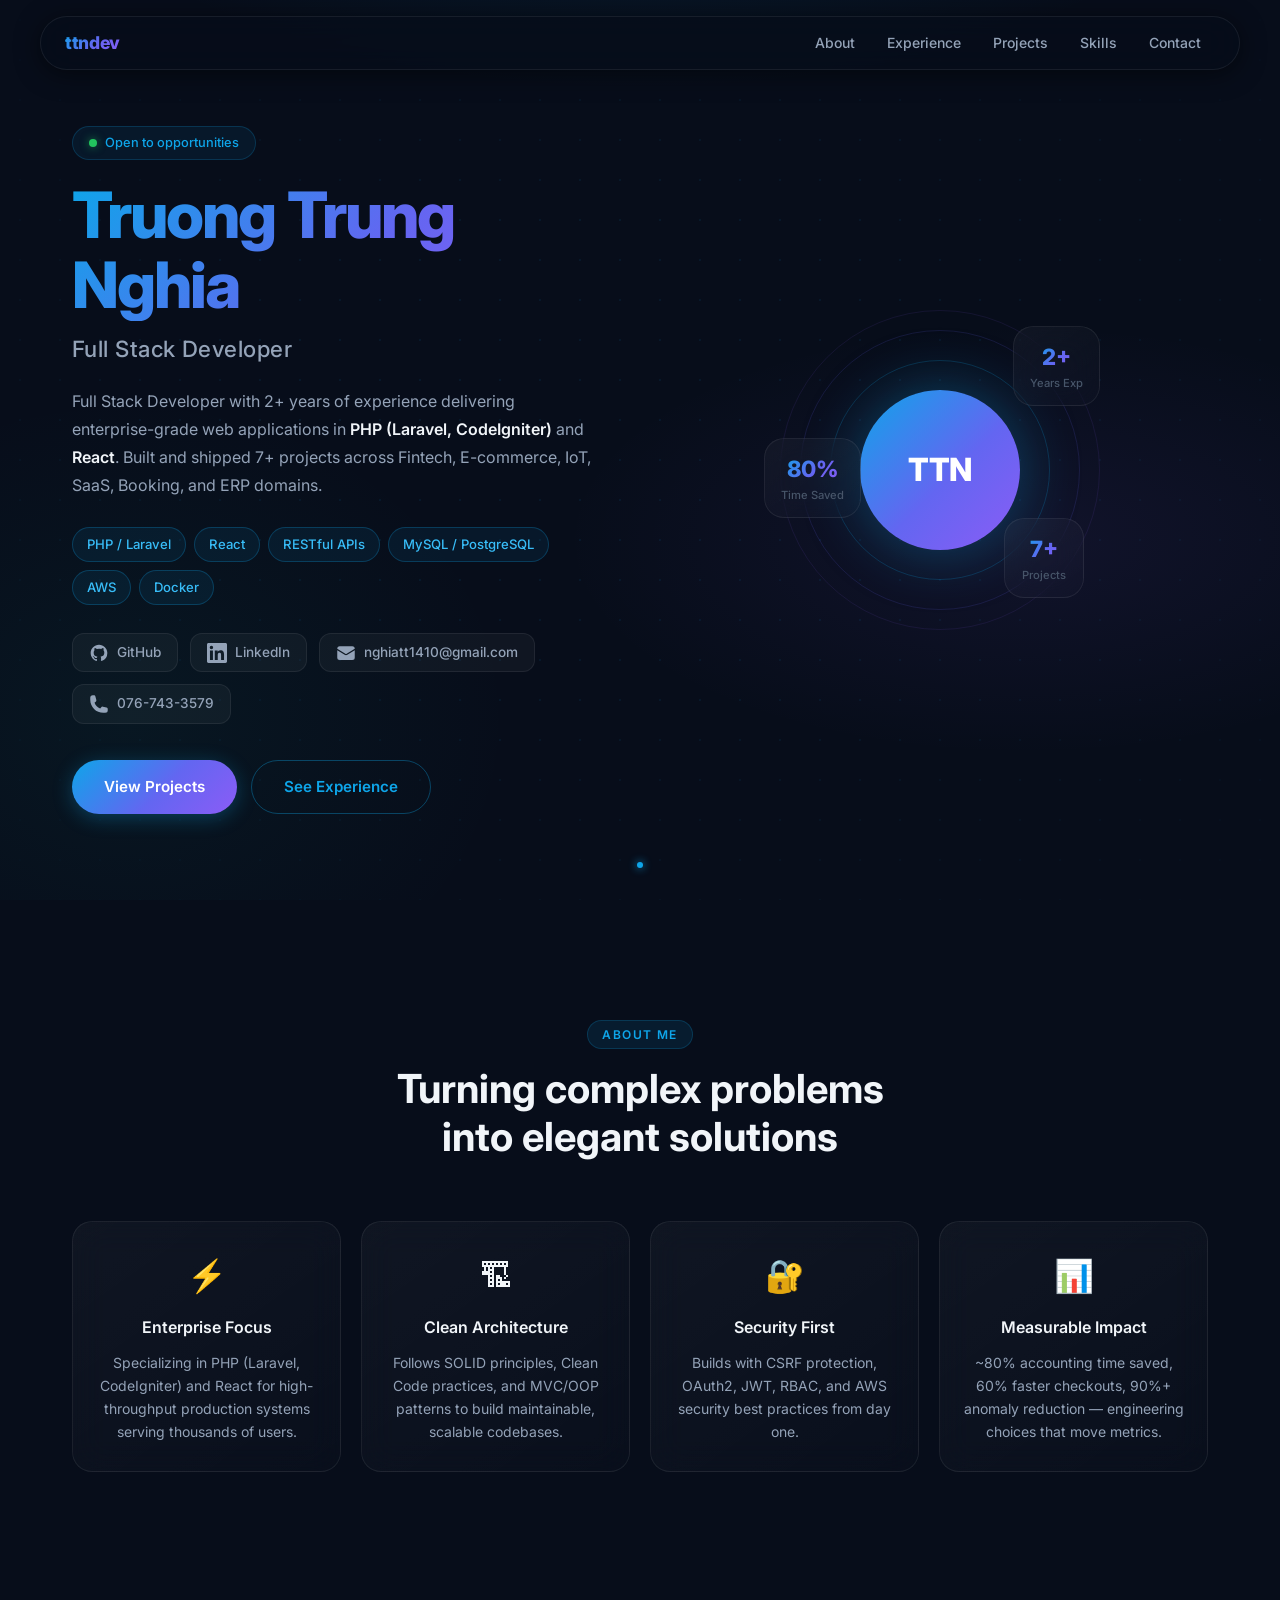
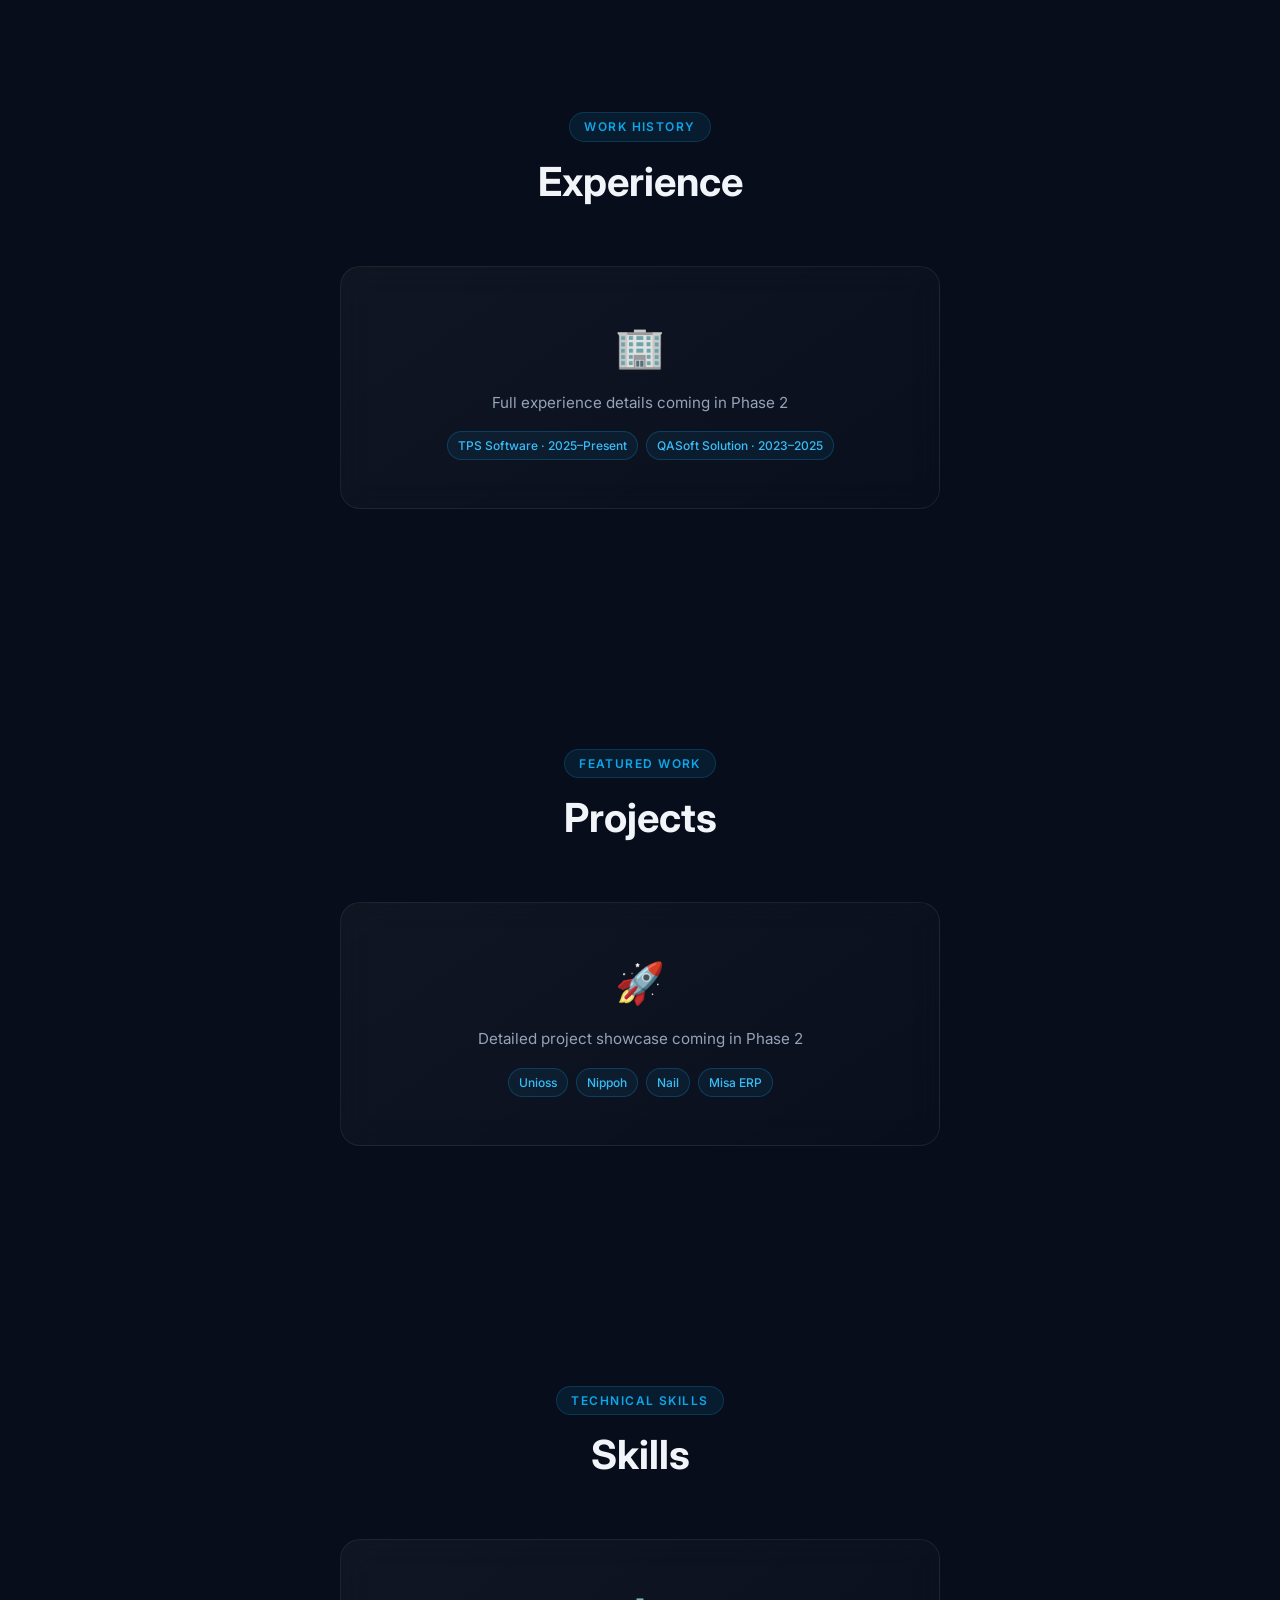
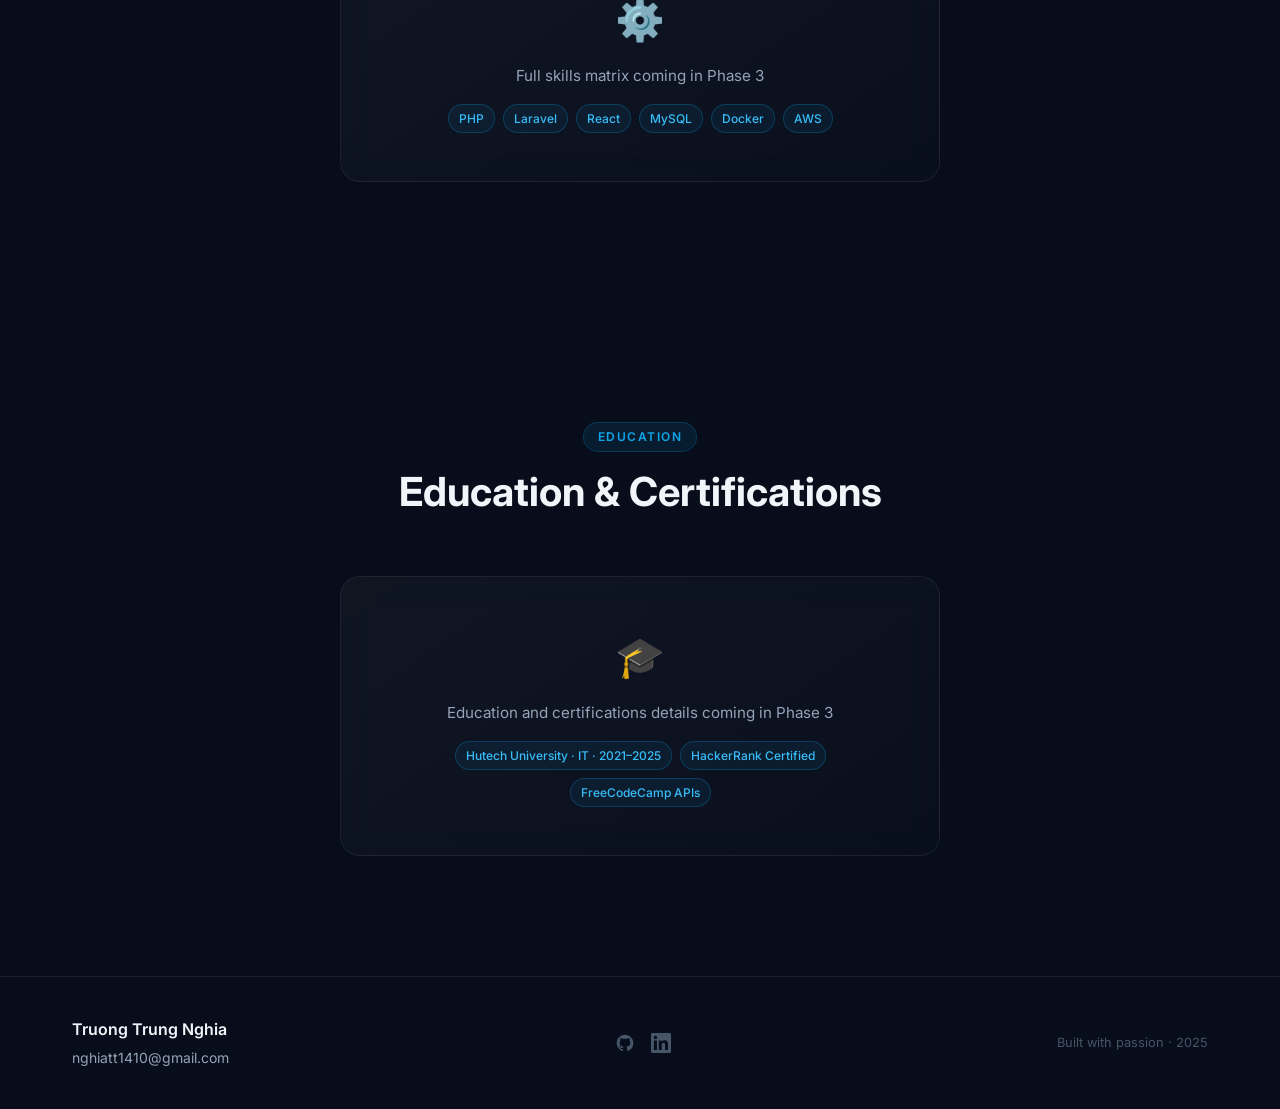
==== index.html @ f82f33ec "feat(phase-01): build foundation — hero section, design system, navigation" ====
<!DOCTYPE html>
<html lang="en">
<head>
  <meta charset="UTF-8" />
  <meta name="viewport" content="width=device-width, initial-scale=1.0" />
  <title>Truong Trung Nghia — Full Stack Developer</title>
  <meta name="description" content="Portfolio of Truong Trung Nghia, a Full Stack Developer with 2+ years of experience building enterprise-grade web applications in PHP, Laravel, CodeIgniter, and React." />

  <!-- Open Graph -->
  <meta property="og:title" content="Truong Trung Nghia — Full Stack Developer" />
  <meta property="og:description" content="Full Stack Developer with 2+ years of experience across Fintech, E-commerce, IoT, SaaS, Booking, and ERP domains." />
  <meta property="og:type" content="website" />
  <meta property="og:url" content="https://ttndev.com" />

  <!-- Google Fonts -->
  <link rel="preconnect" href="https://fonts.googleapis.com" />
  <link rel="preconnect" href="https://fonts.gstatic.com" crossorigin />
  <link href="https://fonts.googleapis.com/css2?family=Inter:wght@300;400;500;600;700;800&display=swap" rel="stylesheet" />

  <link rel="stylesheet" href="assets/css/style.css" />
</head>
<body>

  <!-- ═══════════════════════════════════════════ NAVIGATION ══ -->
  <header>
    <nav id="navbar">
      <div class="nav-inner glass-card">
        <a href="#hero" class="nav-logo">ttndev</a>
        <ul class="nav-links">
          <li><a href="#about" class="nav-link">About</a></li>
          <li><a href="#experience" class="nav-link">Experience</a></li>
          <li><a href="#projects" class="nav-link">Projects</a></li>
          <li><a href="#skills" class="nav-link">Skills</a></li>
          <li><a href="#contact" class="nav-link">Contact</a></li>
        </ul>
        <button class="nav-toggle" id="navToggle" aria-label="Toggle navigation">
          <span></span><span></span><span></span>
        </button>
      </div>
    </nav>
  </header>

  <main>

    <!-- ═══════════════════════════════════════════════ HERO ══ -->
    <section id="hero" class="hero-section">
      <div class="hero-bg-mesh"></div>
      <div class="container hero-container">
        <div class="hero-content reveal">

          <div class="hero-badge">
            <span class="badge-dot"></span>
            Open to opportunities
          </div>

          <h1 class="hero-name">Truong Trung Nghia</h1>
          <p class="hero-title">Full Stack Developer</p>

          <p class="hero-summary">
            Full Stack Developer with 2+ years of experience delivering enterprise-grade
            web applications in <strong>PHP (Laravel, CodeIgniter)</strong> and <strong>React</strong>.
            Built and shipped 7+ projects across Fintech, E-commerce, IoT, SaaS, Booking,
            and ERP domains.
          </p>

          <!-- Key Skills -->
          <div class="hero-chips">
            <span class="chip">PHP / Laravel</span>
            <span class="chip">React</span>
            <span class="chip">RESTful APIs</span>
            <span class="chip">MySQL / PostgreSQL</span>
            <span class="chip">AWS</span>
            <span class="chip">Docker</span>
          </div>

          <!-- Contact Links -->
          <div class="hero-links">
            <a href="https://github.com/ttndevfullstack" target="_blank" rel="noopener" class="hero-link" id="link-github">
              <svg xmlns="http://www.w3.org/2000/svg" viewBox="0 0 24 24" fill="currentColor" width="20" height="20"><path d="M12 2C6.477 2 2 6.484 2 12.017c0 4.425 2.865 8.18 6.839 9.504.5.092.682-.217.682-.483 0-.237-.008-.868-.013-1.703-2.782.605-3.369-1.343-3.369-1.343-.454-1.158-1.11-1.466-1.11-1.466-.908-.62.069-.608.069-.608 1.003.07 1.531 1.032 1.531 1.032.892 1.53 2.341 1.088 2.91.832.092-.647.35-1.088.636-1.338-2.22-.253-4.555-1.113-4.555-4.951 0-1.093.39-1.988 1.029-2.688-.103-.253-.446-1.272.098-2.65 0 0 .84-.27 2.75 1.026A9.564 9.564 0 0112 6.844c.85.004 1.705.115 2.504.337 1.909-1.296 2.747-1.027 2.747-1.027.546 1.379.202 2.398.1 2.651.64.7 1.028 1.595 1.028 2.688 0 3.848-2.339 4.695-4.566 4.943.359.309.678.92.678 1.855 0 1.338-.012 2.419-.012 2.747 0 .268.18.58.688.482A10.019 10.019 0 0022 12.017C22 6.484 17.522 2 12 2z"/></svg>
              GitHub
            </a>
            <a href="https://www.linkedin.com/in/truong-trung-nghia-21b488299/" target="_blank" rel="noopener" class="hero-link" id="link-linkedin">
              <svg xmlns="http://www.w3.org/2000/svg" viewBox="0 0 24 24" fill="currentColor" width="20" height="20"><path d="M20.447 20.452h-3.554v-5.569c0-1.328-.027-3.037-1.852-3.037-1.853 0-2.136 1.445-2.136 2.939v5.667H9.351V9h3.414v1.561h.046c.477-.9 1.637-1.85 3.37-1.85 3.601 0 4.267 2.37 4.267 5.455v6.286zM5.337 7.433a2.062 2.062 0 01-2.063-2.065 2.064 2.064 0 112.063 2.065zm1.782 13.019H3.555V9h3.564v11.452zM22.225 0H1.771C.792 0 0 .774 0 1.729v20.542C0 23.227.792 24 1.771 24h20.451C23.2 24 24 23.227 24 22.271V1.729C24 .774 23.2 0 22.222 0h.003z"/></svg>
              LinkedIn
            </a>
            <a href="mailto:nghiatt1410@gmail.com" class="hero-link" id="link-email">
              <svg xmlns="http://www.w3.org/2000/svg" viewBox="0 0 24 24" fill="currentColor" width="20" height="20"><path d="M1.5 8.67v8.58a3 3 0 003 3h15a3 3 0 003-3V8.67l-8.928 5.493a3 3 0 01-3.144 0L1.5 8.67z"/><path d="M22.5 6.908V6.75a3 3 0 00-3-3h-15a3 3 0 00-3 3v.158l9.714 5.978a1.5 1.5 0 001.572 0L22.5 6.908z"/></svg>
              nghiatt1410@gmail.com
            </a>
            <a href="tel:+84767433579" class="hero-link" id="link-phone">
              <svg xmlns="http://www.w3.org/2000/svg" viewBox="0 0 24 24" fill="currentColor" width="20" height="20"><path fill-rule="evenodd" d="M1.5 4.5a3 3 0 013-3h1.372c.86 0 1.61.586 1.819 1.42l1.105 4.423a1.875 1.875 0 01-.694 1.955l-1.293.97c-.135.101-.164.249-.126.352a11.285 11.285 0 006.697 6.697c.103.038.25.009.352-.126l.97-1.293a1.875 1.875 0 011.955-.694l4.423 1.105c.834.209 1.42.959 1.42 1.82V19.5a3 3 0 01-3 3h-2.25C8.552 22.5 1.5 15.448 1.5 6.75V4.5z" clip-rule="evenodd"/></svg>
              076-743-3579
            </a>
          </div>

          <!-- CTA -->
          <div class="hero-cta">
            <a href="#projects" class="btn-primary">View Projects</a>
            <a href="#experience" class="btn-ghost">See Experience</a>
          </div>

        </div>

        <!-- Hero Visual -->
        <div class="hero-visual reveal">
          <div class="hero-avatar-wrapper">
            <div class="hero-avatar">
              <div class="avatar-initials">TTN</div>
              <div class="avatar-ring ring-1"></div>
              <div class="avatar-ring ring-2"></div>
              <div class="avatar-ring ring-3"></div>
            </div>
            <!-- Floating stat cards -->
            <div class="hero-stat stat-1 glass-card">
              <span class="stat-num">2+</span>
              <span class="stat-label">Years Exp</span>
            </div>
            <div class="hero-stat stat-2 glass-card">
              <span class="stat-num">7+</span>
              <span class="stat-label">Projects</span>
            </div>
            <div class="hero-stat stat-3 glass-card">
              <span class="stat-num">80%</span>
              <span class="stat-label">Time Saved</span>
            </div>
          </div>
        </div>
      </div>

      <!-- Scroll indicator -->
      <div class="scroll-indicator">
        <div class="scroll-dot"></div>
      </div>
    </section>

    <!-- ══════════════════════════════════════════ ABOUT ══ -->
    <section id="about" class="section">
      <div class="container">
        <div class="section-header reveal">
          <span class="section-tag">About Me</span>
          <h2 class="section-title">Turning complex problems<br>into elegant solutions</h2>
        </div>
        <div class="about-grid reveal">
          <div class="glass-card about-card">
            <div class="about-icon">⚡</div>
            <h3>Enterprise Focus</h3>
            <p>Specializing in PHP (Laravel, CodeIgniter) and React for high-throughput production systems serving thousands of users.</p>
          </div>
          <div class="glass-card about-card">
            <div class="about-icon">🏗</div>
            <h3>Clean Architecture</h3>
            <p>Follows SOLID principles, Clean Code practices, and MVC/OOP patterns to build maintainable, scalable codebases.</p>
          </div>
          <div class="glass-card about-card">
            <div class="about-icon">🔐</div>
            <h3>Security First</h3>
            <p>Builds with CSRF protection, OAuth2, JWT, RBAC, and AWS security best practices from day one.</p>
          </div>
          <div class="glass-card about-card">
            <div class="about-icon">📊</div>
            <h3>Measurable Impact</h3>
            <p>~80% accounting time saved, 60% faster checkouts, 90%+ anomaly reduction — engineering choices that move metrics.</p>
          </div>
        </div>
      </div>
    </section>

    <!-- ═════════════════════════════════════ EXPERIENCE ══ -->
    <section id="experience" class="section">
      <div class="container">
        <div class="section-header reveal">
          <span class="section-tag">Work History</span>
          <h2 class="section-title">Experience</h2>
        </div>
        <div class="timeline reveal">
          <div class="timeline-placeholder glass-card">
            <div class="placeholder-icon">🏢</div>
            <p class="placeholder-text">Full experience details coming in Phase 2</p>
            <div class="placeholder-chips">
              <span class="chip chip-sm">TPS Software · 2025–Present</span>
              <span class="chip chip-sm">QASoft Solution · 2023–2025</span>
            </div>
          </div>
        </div>
      </div>
    </section>

    <!-- ══════════════════════════════════════ PROJECTS ══ -->
    <section id="projects" class="section">
      <div class="container">
        <div class="section-header reveal">
          <span class="section-tag">Featured Work</span>
          <h2 class="section-title">Projects</h2>
        </div>
        <div class="projects-grid reveal">
          <div class="glass-card project-placeholder">
            <div class="placeholder-icon">🚀</div>
            <p class="placeholder-text">Detailed project showcase coming in Phase 2</p>
            <div class="placeholder-chips">
              <span class="chip chip-sm">Unioss</span>
              <span class="chip chip-sm">Nippoh</span>
              <span class="chip chip-sm">Nail</span>
              <span class="chip chip-sm">Misa ERP</span>
            </div>
          </div>
        </div>
      </div>
    </section>

    <!-- ════════════════════════════════════════ SKILLS ══ -->
    <section id="skills" class="section">
      <div class="container">
        <div class="section-header reveal">
          <span class="section-tag">Technical Skills</span>
          <h2 class="section-title">Skills</h2>
        </div>
        <div class="skills-placeholder glass-card reveal">
          <div class="placeholder-icon">⚙️</div>
          <p class="placeholder-text">Full skills matrix coming in Phase 3</p>
          <div class="placeholder-chips">
            <span class="chip chip-sm">PHP</span>
            <span class="chip chip-sm">Laravel</span>
            <span class="chip chip-sm">React</span>
            <span class="chip chip-sm">MySQL</span>
            <span class="chip chip-sm">Docker</span>
            <span class="chip chip-sm">AWS</span>
          </div>
        </div>
      </div>
    </section>

    <!-- ══════════════════════════════════════ EDUCATION ══ -->
    <section id="education" class="section">
      <div class="container">
        <div class="section-header reveal">
          <span class="section-tag">Education</span>
          <h2 class="section-title">Education & Certifications</h2>
        </div>
        <div class="edu-placeholder glass-card reveal">
          <div class="placeholder-icon">🎓</div>
          <p class="placeholder-text">Education and certifications details coming in Phase 3</p>
          <div class="placeholder-chips">
            <span class="chip chip-sm">Hutech University · IT · 2021–2025</span>
            <span class="chip chip-sm">HackerRank Certified</span>
            <span class="chip chip-sm">FreeCodeCamp APIs</span>
          </div>
        </div>
      </div>
    </section>

  </main>

  <!-- ════════════════════════════════════════ FOOTER ══ -->
  <footer id="contact">
    <div class="container footer-inner">
      <div class="footer-info">
        <p class="footer-name">Truong Trung Nghia</p>
        <a href="mailto:nghiatt1410@gmail.com" class="footer-email">nghiatt1410@gmail.com</a>
      </div>
      <div class="footer-links">
        <a href="https://github.com/ttndevfullstack" target="_blank" rel="noopener" id="footer-github">
          <svg xmlns="http://www.w3.org/2000/svg" viewBox="0 0 24 24" fill="currentColor" width="20" height="20"><path d="M12 2C6.477 2 2 6.484 2 12.017c0 4.425 2.865 8.18 6.839 9.504.5.092.682-.217.682-.483 0-.237-.008-.868-.013-1.703-2.782.605-3.369-1.343-3.369-1.343-.454-1.158-1.11-1.466-1.11-1.466-.908-.62.069-.608.069-.608 1.003.07 1.531 1.032 1.531 1.032.892 1.53 2.341 1.088 2.91.832.092-.647.35-1.088.636-1.338-2.22-.253-4.555-1.113-4.555-4.951 0-1.093.39-1.988 1.029-2.688-.103-.253-.446-1.272.098-2.65 0 0 .84-.27 2.75 1.026A9.564 9.564 0 0112 6.844c.85.004 1.705.115 2.504.337 1.909-1.296 2.747-1.027 2.747-1.027.546 1.379.202 2.398.1 2.651.64.7 1.028 1.595 1.028 2.688 0 3.848-2.339 4.695-4.566 4.943.359.309.678.92.678 1.855 0 1.338-.012 2.419-.012 2.747 0 .268.18.58.688.482A10.019 10.019 0 0022 12.017C22 6.484 17.522 2 12 2z"/></svg>
        </a>
        <a href="https://www.linkedin.com/in/truong-trung-nghia-21b488299/" target="_blank" rel="noopener" id="footer-linkedin">
          <svg xmlns="http://www.w3.org/2000/svg" viewBox="0 0 24 24" fill="currentColor" width="20" height="20"><path d="M20.447 20.452h-3.554v-5.569c0-1.328-.027-3.037-1.852-3.037-1.853 0-2.136 1.445-2.136 2.939v5.667H9.351V9h3.414v1.561h.046c.477-.9 1.637-1.85 3.37-1.85 3.601 0 4.267 2.37 4.267 5.455v6.286zM5.337 7.433a2.062 2.062 0 01-2.063-2.065 2.064 2.064 0 112.063 2.065zm1.782 13.019H3.555V9h3.564v11.452zM22.225 0H1.771C.792 0 0 .774 0 1.729v20.542C0 23.227.792 24 1.771 24h20.451C23.2 24 24 23.227 24 22.271V1.729C24 .774 23.2 0 22.222 0h.003z"/></svg>
        </a>
      </div>
      <p class="footer-copy">Built with passion · 2025</p>
    </div>
  </footer>

  <script src="assets/js/main.js"></script>
</body>
</html>
---- assets/css/style.css ----
/* ═══════════════════════════════════════════════════════════
   Truong Trung Nghia Portfolio — Design System
   Theme: Premium Dark · Electric Blue/Teal · Glassmorphism
   ═══════════════════════════════════════════════════════════ */

/* ─── Variables ─────────────────────────────────────────── */
:root {
  --bg-primary:       #070d1a;
  --bg-secondary:     #0d1629;
  --bg-card:          rgba(255, 255, 255, 0.03);
  --bg-card-hover:    rgba(255, 255, 255, 0.06);
  --border-glass:     rgba(255, 255, 255, 0.07);
  --border-hover:     rgba(14, 165, 233, 0.35);

  --accent:           #0ea5e9;
  --accent-2:         #6366f1;
  --accent-3:         #8b5cf6;
  --accent-teal:      #14b8a6;
  --accent-glow:      rgba(14, 165, 233, 0.25);
  --accent-hover:     #38bdf8;

  --text-primary:     #f1f5f9;
  --text-secondary:   #94a3b8;
  --text-muted:       #475569;

  --gradient-brand:   linear-gradient(135deg, #0ea5e9 0%, #6366f1 55%, #8b5cf6 100%);
  --gradient-subtle:  linear-gradient(135deg, rgba(14,165,233,0.08) 0%, rgba(139,92,246,0.08) 100%);
  --gradient-card:    linear-gradient(145deg, rgba(255,255,255,0.04) 0%, rgba(255,255,255,0.01) 100%);

  --radius-sm:        8px;
  --radius-md:        12px;
  --radius-lg:        20px;
  --radius-xl:        28px;
  --radius-pill:      999px;

  --shadow-glow:      0 0 40px rgba(14, 165, 233, 0.15);
  --shadow-card:      0 4px 24px rgba(0, 0, 0, 0.4);
  --shadow-lift:      0 20px 48px rgba(14, 165, 233, 0.18);

  --transition:       all 0.3s cubic-bezier(0.4, 0, 0.2, 1);
  --transition-slow:  all 0.5s cubic-bezier(0.4, 0, 0.2, 1);

  --nav-height:       72px;
  --section-pad:      120px;
  --container:        1200px;
}

/* ─── Reset ──────────────────────────────────────────────── */
*, *::before, *::after { box-sizing: border-box; margin: 0; padding: 0; }
html { scroll-behavior: smooth; font-size: 16px; }
body {
  font-family: 'Inter', -apple-system, BlinkMacSystemFont, sans-serif;
  background-color: var(--bg-primary);
  color: var(--text-primary);
  line-height: 1.6;
  -webkit-font-smoothing: antialiased;
  overflow-x: hidden;
}
img, svg { display: block; max-width: 100%; }
a { text-decoration: none; color: inherit; }
ul { list-style: none; }
button { cursor: pointer; background: none; border: none; font: inherit; }

/* ─── Utility ────────────────────────────────────────────── */
.container {
  max-width: var(--container);
  margin: 0 auto;
  padding: 0 2rem;
}

.glass-card {
  background: var(--gradient-card);
  border: 1px solid var(--border-glass);
  backdrop-filter: blur(16px);
  -webkit-backdrop-filter: blur(16px);
  border-radius: var(--radius-lg);
  transition: var(--transition);
}
.glass-card:hover {
  border-color: var(--border-hover);
  box-shadow: var(--shadow-glow);
}

.hover-lift {
  transition: var(--transition);
}
.hover-lift:hover {
  transform: translateY(-4px);
  box-shadow: var(--shadow-lift);
}

/* Gradient text */
.gradient-text {
  background: var(--gradient-brand);
  -webkit-background-clip: text;
  -webkit-text-fill-color: transparent;
  background-clip: text;
}

/* Section */
.section { padding: var(--section-pad) 0; }

.section-header {
  text-align: center;
  margin-bottom: 60px;
}
.section-tag {
  display: inline-block;
  font-size: 0.75rem;
  font-weight: 600;
  letter-spacing: 0.12em;
  text-transform: uppercase;
  color: var(--accent);
  background: rgba(14, 165, 233, 0.1);
  border: 1px solid rgba(14, 165, 233, 0.2);
  padding: 4px 14px;
  border-radius: var(--radius-pill);
  margin-bottom: 16px;
}
.section-title {
  font-size: clamp(1.8rem, 3.5vw, 2.5rem);
  font-weight: 700;
  line-height: 1.2;
  color: var(--text-primary);
}

/* Chips */
.chip {
  display: inline-flex;
  align-items: center;
  padding: 6px 14px;
  border-radius: var(--radius-pill);
  border: 1px solid rgba(14, 165, 233, 0.25);
  background: rgba(14, 165, 233, 0.08);
  color: var(--accent-hover);
  font-size: 0.82rem;
  font-weight: 500;
  transition: var(--transition);
}
.chip:hover {
  background: rgba(14, 165, 233, 0.18);
  border-color: rgba(14, 165, 233, 0.5);
  transform: translateY(-2px);
  box-shadow: 0 4px 16px rgba(14, 165, 233, 0.2);
}
.chip-sm { font-size: 0.75rem; padding: 4px 10px; }

/* Buttons */
.btn-primary {
  display: inline-flex;
  align-items: center;
  gap: 8px;
  padding: 14px 32px;
  background: var(--gradient-brand);
  color: #fff;
  font-weight: 600;
  font-size: 0.95rem;
  border-radius: var(--radius-pill);
  transition: var(--transition);
  box-shadow: 0 4px 20px rgba(14, 165, 233, 0.3);
}
.btn-primary:hover {
  transform: translateY(-2px);
  box-shadow: 0 8px 32px rgba(14, 165, 233, 0.4);
  filter: brightness(1.1);
}
.btn-ghost {
  display: inline-flex;
  align-items: center;
  gap: 8px;
  padding: 14px 32px;
  border: 1px solid var(--border-hover);
  color: var(--accent);
  font-weight: 600;
  font-size: 0.95rem;
  border-radius: var(--radius-pill);
  transition: var(--transition);
}
.btn-ghost:hover {
  background: rgba(14, 165, 233, 0.1);
  transform: translateY(-2px);
}

/* Reveal animations */
.reveal {
  opacity: 0;
  transform: translateY(24px);
  transition: opacity 0.6s ease, transform 0.6s ease;
}
.reveal.visible {
  opacity: 1;
  transform: translateY(0);
}
.reveal-delay-1 { transition-delay: 0.1s; }
.reveal-delay-2 { transition-delay: 0.2s; }
.reveal-delay-3 { transition-delay: 0.3s; }

/* Placeholder */
.placeholder-icon { font-size: 2.5rem; margin-bottom: 12px; }
.placeholder-text { color: var(--text-secondary); font-size: 0.95rem; margin-bottom: 16px; }
.placeholder-chips { display: flex; flex-wrap: wrap; gap: 8px; justify-content: center; }

/* ─── Navigation ─────────────────────────────────────────── */
header {
  position: fixed;
  top: 0;
  left: 0;
  right: 0;
  z-index: 1000;
  padding: 16px 2rem;
  pointer-events: none;
}
#navbar {
  pointer-events: all;
  max-width: var(--container);
  margin: 0 auto;
}
.nav-inner {
  display: flex;
  align-items: center;
  justify-content: space-between;
  padding: 12px 24px;
  border-radius: var(--radius-pill);
  background: rgba(7, 13, 26, 0.85);
  border: 1px solid var(--border-glass);
  backdrop-filter: blur(20px);
  -webkit-backdrop-filter: blur(20px);
  box-shadow: 0 4px 24px rgba(0, 0, 0, 0.5);
  transition: var(--transition);
}
.nav-inner.scrolled {
  background: rgba(7, 13, 26, 0.95);
  border-color: rgba(14, 165, 233, 0.15);
  box-shadow: 0 8px 32px rgba(0, 0, 0, 0.6), 0 0 0 1px rgba(14, 165, 233, 0.08);
}
.nav-logo {
  font-size: 1.1rem;
  font-weight: 800;
  background: var(--gradient-brand);
  -webkit-background-clip: text;
  -webkit-text-fill-color: transparent;
  background-clip: text;
  letter-spacing: -0.02em;
}
.nav-links {
  display: flex;
  align-items: center;
  gap: 4px;
}
.nav-link {
  padding: 6px 14px;
  font-size: 0.875rem;
  font-weight: 500;
  color: var(--text-secondary);
  border-radius: var(--radius-pill);
  transition: var(--transition);
}
.nav-link:hover,
.nav-link.active {
  color: var(--text-primary);
  background: rgba(14, 165, 233, 0.1);
}
.nav-link.active { color: var(--accent); }

.nav-toggle {
  display: none;
  flex-direction: column;
  gap: 5px;
  padding: 4px;
}
.nav-toggle span {
  display: block;
  width: 22px;
  height: 2px;
  background: var(--text-secondary);
  border-radius: 2px;
  transition: var(--transition);
}

/* ─── Hero Section ───────────────────────────────────────── */
.hero-section {
  position: relative;
  min-height: 100vh;
  display: flex;
  align-items: center;
  overflow: hidden;
  padding-top: var(--nav-height);
}

/* Animated mesh background */
.hero-bg-mesh {
  position: absolute;
  inset: 0;
  background:
    radial-gradient(ellipse 80% 50% at 50% -20%, rgba(14, 165, 233, 0.12) 0%, transparent 60%),
    radial-gradient(ellipse 60% 40% at 80% 60%, rgba(139, 92, 246, 0.08) 0%, transparent 60%),
    radial-gradient(ellipse 50% 60% at 10% 80%, rgba(20, 184, 166, 0.06) 0%, transparent 60%);
  pointer-events: none;
}
.hero-bg-mesh::after {
  content: '';
  position: absolute;
  inset: 0;
  background-image:
    radial-gradient(rgba(14, 165, 233, 0.08) 1px, transparent 1px);
  background-size: 40px 40px;
  mask-image: radial-gradient(ellipse 80% 80% at 50% 50%, black 30%, transparent 100%);
  animation: meshFloat 12s ease-in-out infinite alternate;
}
@keyframes meshFloat {
  from { transform: translateY(0px); }
  to   { transform: translateY(-20px); }
}

.hero-container {
  display: grid;
  grid-template-columns: 1fr 1fr;
  gap: 4rem;
  align-items: center;
  padding-top: 2rem;
  padding-bottom: 4rem;
}

.hero-content { position: relative; z-index: 1; }

.hero-badge {
  display: inline-flex;
  align-items: center;
  gap: 8px;
  font-size: 0.8rem;
  font-weight: 500;
  color: var(--accent);
  background: rgba(14, 165, 233, 0.08);
  border: 1px solid rgba(14, 165, 233, 0.2);
  padding: 6px 16px;
  border-radius: var(--radius-pill);
  margin-bottom: 20px;
}
.badge-dot {
  width: 8px;
  height: 8px;
  border-radius: 50%;
  background: #22c55e;
  box-shadow: 0 0 8px rgba(34, 197, 94, 0.6);
  animation: pulse 2s ease-in-out infinite;
}
@keyframes pulse {
  0%, 100% { opacity: 1; transform: scale(1); }
  50% { opacity: 0.7; transform: scale(1.15); }
}

.hero-name {
  font-size: clamp(2.4rem, 5.5vw, 4rem);
  font-weight: 800;
  letter-spacing: -0.03em;
  line-height: 1.1;
  margin-bottom: 10px;
  background: var(--gradient-brand);
  -webkit-background-clip: text;
  -webkit-text-fill-color: transparent;
  background-clip: text;
}

.hero-title {
  font-size: clamp(1.1rem, 2.5vw, 1.4rem);
  font-weight: 500;
  color: var(--text-secondary);
  margin-bottom: 20px;
  letter-spacing: 0.02em;
}

.hero-summary {
  font-size: 1rem;
  color: var(--text-secondary);
  line-height: 1.75;
  margin-bottom: 28px;
  max-width: 520px;
}
.hero-summary strong { color: var(--text-primary); font-weight: 600; }

.hero-chips {
  display: flex;
  flex-wrap: wrap;
  gap: 8px;
  margin-bottom: 28px;
}

.hero-links {
  display: flex;
  flex-wrap: wrap;
  gap: 12px;
  margin-bottom: 36px;
}
.hero-link {
  display: inline-flex;
  align-items: center;
  gap: 8px;
  padding: 8px 16px;
  border-radius: var(--radius-md);
  background: rgba(255, 255, 255, 0.04);
  border: 1px solid var(--border-glass);
  color: var(--text-secondary);
  font-size: 0.85rem;
  font-weight: 500;
  transition: var(--transition);
}
.hero-link:hover {
  color: var(--accent);
  border-color: rgba(14, 165, 233, 0.3);
  background: rgba(14, 165, 233, 0.06);
  transform: translateY(-2px);
}

.hero-cta {
  display: flex;
  gap: 14px;
  flex-wrap: wrap;
}

/* ─── Hero Visual / Avatar ───────────────────────────────── */
.hero-visual {
  display: flex;
  justify-content: center;
  align-items: center;
  position: relative;
  z-index: 1;
}
.hero-avatar-wrapper {
  position: relative;
  width: 320px;
  height: 320px;
}
.hero-avatar {
  position: absolute;
  top: 50%;
  left: 50%;
  transform: translate(-50%, -50%);
  width: 160px;
  height: 160px;
  display: flex;
  align-items: center;
  justify-content: center;
  border-radius: 50%;
  background: var(--gradient-brand);
  box-shadow: 0 0 60px rgba(14, 165, 233, 0.35);
}
.avatar-initials {
  font-size: 2rem;
  font-weight: 800;
  color: #fff;
  letter-spacing: -0.02em;
}

/* Orbit rings */
.avatar-ring {
  position: absolute;
  top: 50%;
  left: 50%;
  border-radius: 50%;
  border: 1px solid rgba(14, 165, 233, 0.15);
  transform: translate(-50%, -50%);
  animation: orbit 12s linear infinite;
}
.ring-1 { width: 220px; height: 220px; animation-duration: 10s; border-color: rgba(14,165,233,0.2); }
.ring-2 { width: 280px; height: 280px; animation-duration: 15s; animation-direction: reverse; border-color: rgba(99,102,241,0.15); }
.ring-3 { width: 320px; height: 320px; animation-duration: 20s; border-color: rgba(139,92,246,0.1); }
@keyframes orbit {
  from { transform: translate(-50%, -50%) rotate(0deg); }
  to   { transform: translate(-50%, -50%) rotate(360deg); }
}

/* Floating stats */
.hero-stat {
  position: absolute;
  display: flex;
  flex-direction: column;
  align-items: center;
  padding: 12px 16px;
  min-width: 80px;
  animation: float 4s ease-in-out infinite;
}
.stat-1 { top: 5%;  right: 0;   animation-delay: 0s; }
.stat-2 { bottom: 10%; right: 5%; animation-delay: 1.3s; }
.stat-3 { top: 40%; left: -5%;  animation-delay: 0.7s; }
@keyframes float {
  0%, 100% { transform: translateY(0px); }
  50%       { transform: translateY(-8px); }
}
.stat-num {
  font-size: 1.4rem;
  font-weight: 800;
  background: var(--gradient-brand);
  -webkit-background-clip: text;
  -webkit-text-fill-color: transparent;
  background-clip: text;
}
.stat-label {
  font-size: 0.7rem;
  color: var(--text-muted);
  font-weight: 500;
  white-space: nowrap;
}

/* Scroll indicator */
.scroll-indicator {
  position: absolute;
  bottom: 32px;
  left: 50%;
  transform: translateX(-50%);
  display: flex;
  flex-direction: column;
  align-items: center;
  gap: 6px;
}
.scroll-dot {
  width: 6px;
  height: 6px;
  border-radius: 50%;
  background: var(--accent);
  animation: scrollBounce 2.4s ease-in-out infinite;
  box-shadow: 0 0 8px var(--accent);
}
@keyframes scrollBounce {
  0%, 100% { transform: translateY(0); opacity: 1; }
  50%       { transform: translateY(12px); opacity: 0.3; }
}

/* ─── About Grid ─────────────────────────────────────────── */
.about-grid {
  display: grid;
  grid-template-columns: repeat(4, 1fr);
  gap: 20px;
}
.about-card {
  padding: 28px 22px;
  text-align: center;
  background: var(--gradient-card);
  transition: var(--transition);
}
.about-card:hover {
  transform: translateY(-6px);
}
.about-icon {
  font-size: 2rem;
  margin-bottom: 14px;
}
.about-card h3 {
  font-size: 1rem;
  font-weight: 600;
  margin-bottom: 10px;
  color: var(--text-primary);
}
.about-card p {
  font-size: 0.875rem;
  color: var(--text-secondary);
  line-height: 1.65;
}

/* ─── Timeline Placeholder ───────────────────────────────── */
.timeline { display: flex; justify-content: center; }
.timeline-placeholder {
  padding: 48px 40px;
  text-align: center;
  max-width: 600px;
  width: 100%;
}

/* ─── Projects Placeholder ───────────────────────────────── */
.projects-grid { display: flex; justify-content: center; }
.project-placeholder {
  padding: 48px 40px;
  text-align: center;
  max-width: 600px;
  width: 100%;
}

/* ─── Skills Placeholder ─────────────────────────────────── */
.skills-placeholder {
  padding: 48px 40px;
  text-align: center;
  max-width: 600px;
  margin: 0 auto;
}

/* ─── Education Placeholder ──────────────────────────────── */
.edu-placeholder {
  padding: 48px 40px;
  text-align: center;
  max-width: 600px;
  margin: 0 auto;
}

/* ─── Footer ─────────────────────────────────────────────── */
footer#contact {
  border-top: 1px solid var(--border-glass);
  padding: 40px 0;
}
.footer-inner {
  display: flex;
  align-items: center;
  justify-content: space-between;
  flex-wrap: wrap;
  gap: 20px;
}
.footer-name {
  font-size: 1rem;
  font-weight: 600;
}
.footer-email {
  font-size: 0.875rem;
  color: var(--text-secondary);
  transition: var(--transition);
}
.footer-email:hover { color: var(--accent); }
.footer-links {
  display: flex;
  gap: 16px;
}
.footer-links a {
  color: var(--text-muted);
  transition: var(--transition);
}
.footer-links a:hover {
  color: var(--accent);
  transform: translateY(-2px);
}
.footer-copy {
  font-size: 0.8rem;
  color: var(--text-muted);
}
.footer-info { display: flex; flex-direction: column; gap: 4px; }

/* ─── Responsive ─────────────────────────────────────────── */
@media (max-width: 1024px) {
  .about-grid { grid-template-columns: repeat(2, 1fr); }
}

@media (max-width: 768px) {
  :root { --section-pad: 80px; }

  .hero-container {
    grid-template-columns: 1fr;
    text-align: center;
    gap: 3rem;
  }
  .hero-links { justify-content: center; }
  .hero-chips { justify-content: center; }
  .hero-cta   { justify-content: center; }
  .hero-summary { margin-left: auto; margin-right: auto; }
  .hero-visual { display: none; }

  .nav-links { display: none; position: absolute; top: calc(100% + 12px); left: 0; right: 0;
    background: var(--bg-secondary); border: 1px solid var(--border-glass);
    border-radius: var(--radius-lg); padding: 16px; flex-direction: column; gap: 4px; }
  .nav-links.open { display: flex; }
  .nav-toggle { display: flex; }
  .nav-inner { position: relative; border-radius: var(--radius-lg); }

  .about-grid { grid-template-columns: 1fr; }
  .footer-inner { flex-direction: column; text-align: center; }
}

@media (max-width: 480px) {
  .container { padding: 0 1.25rem; }
  .hero-name { font-size: 2rem; }
  .hero-links { flex-direction: column; align-items: center; }
  .hero-link { width: 100%; justify-content: center; }
}
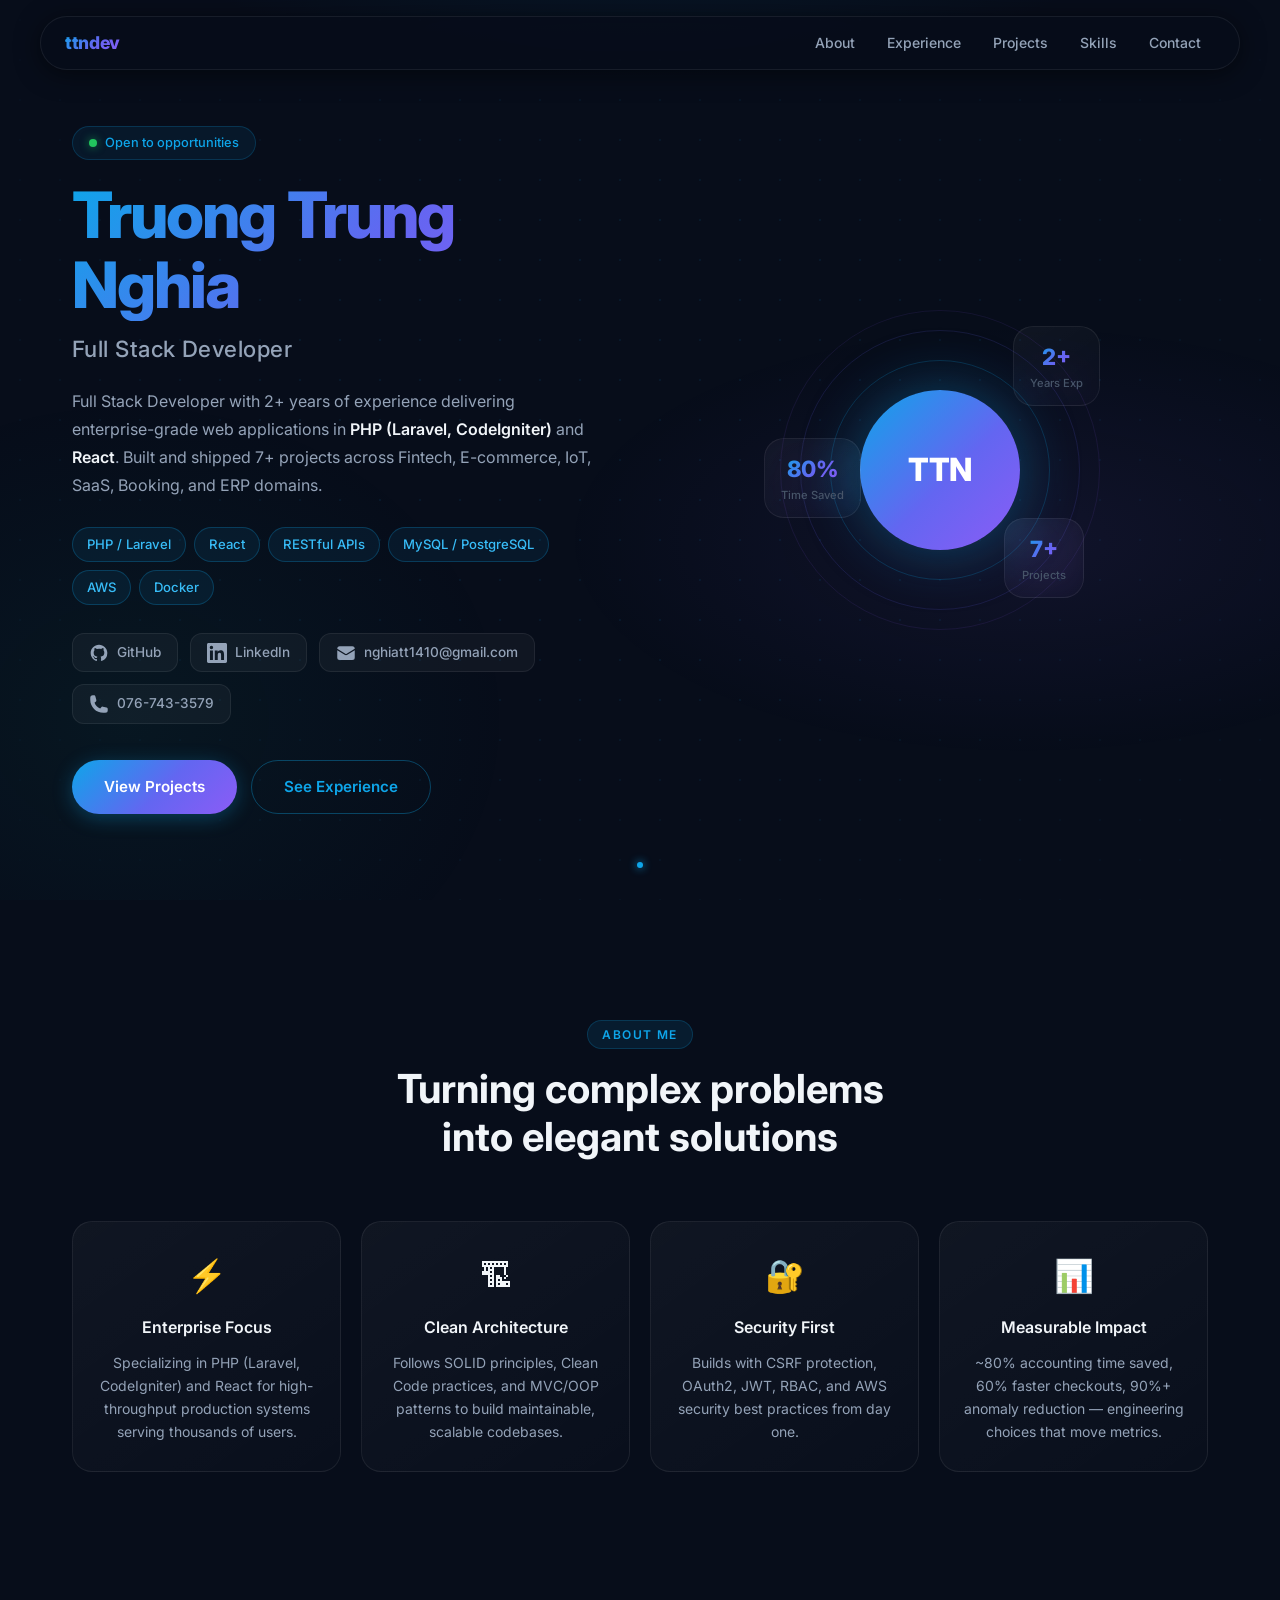
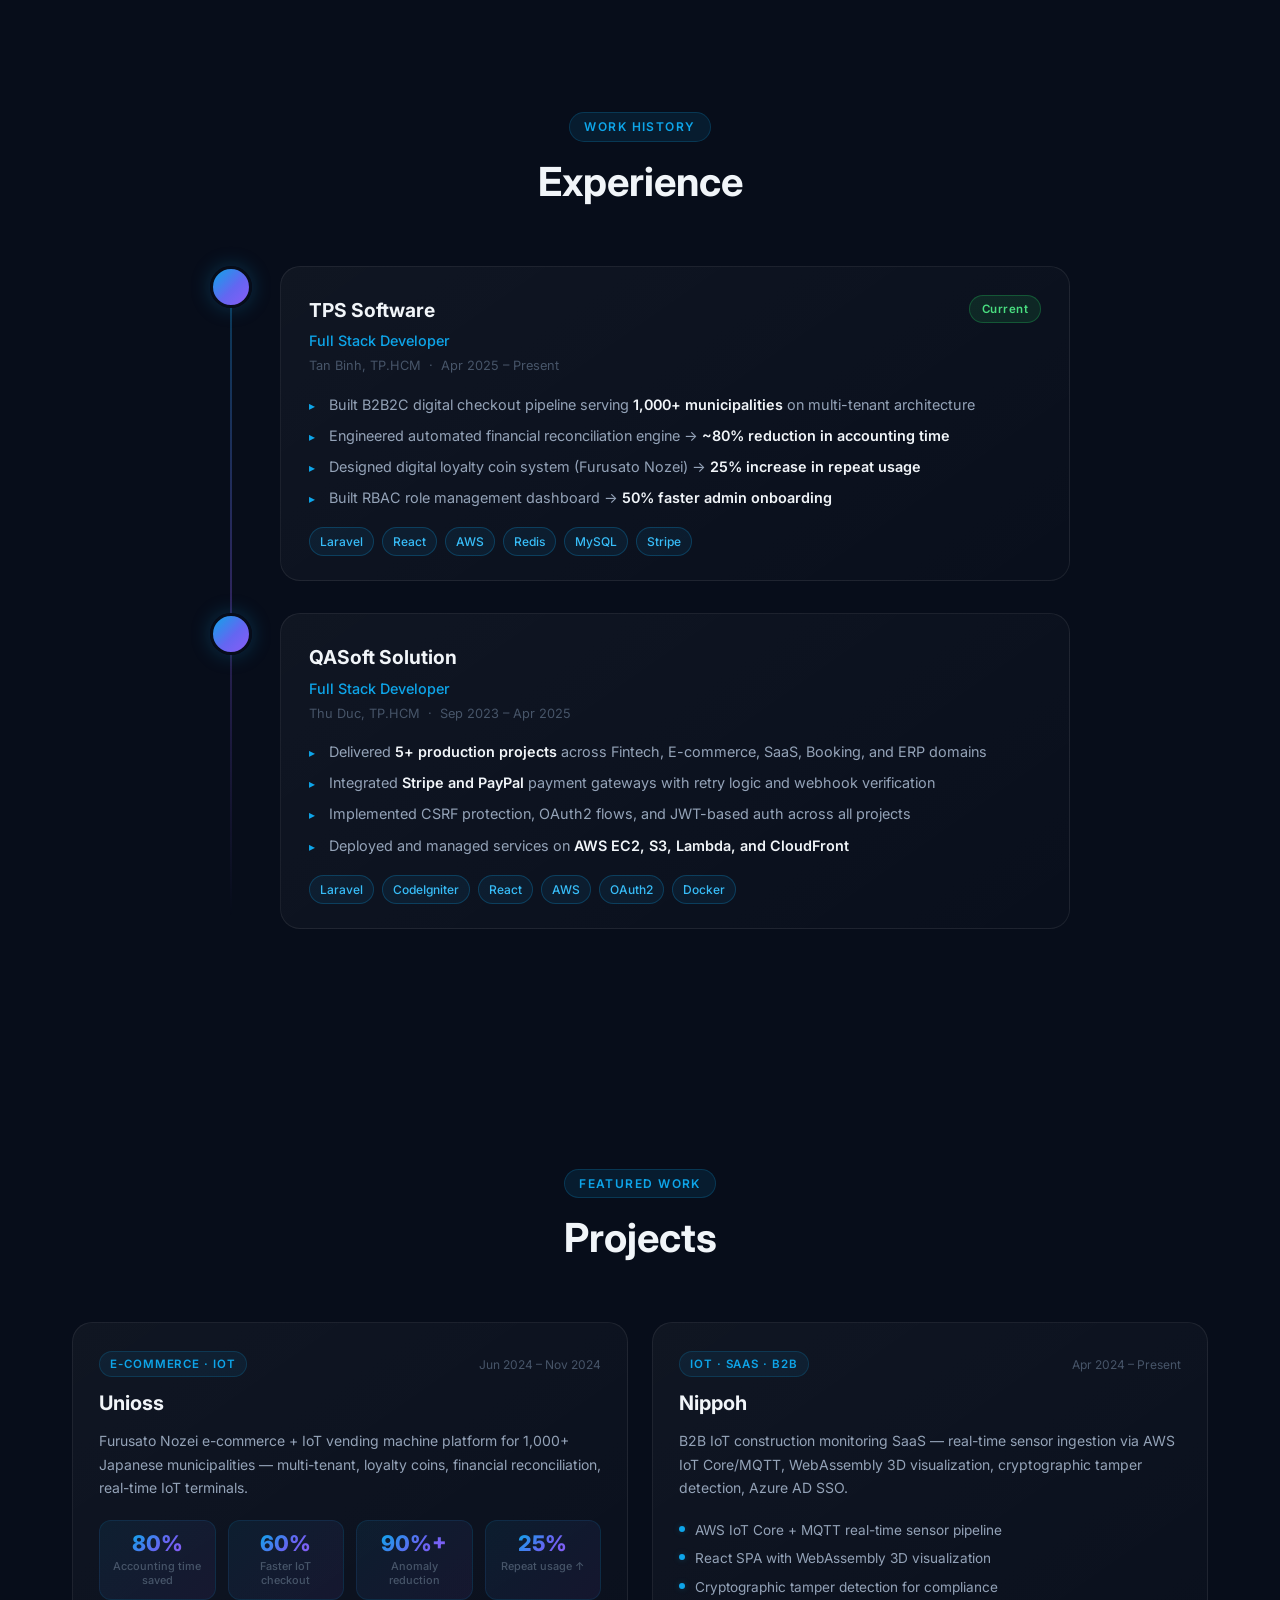
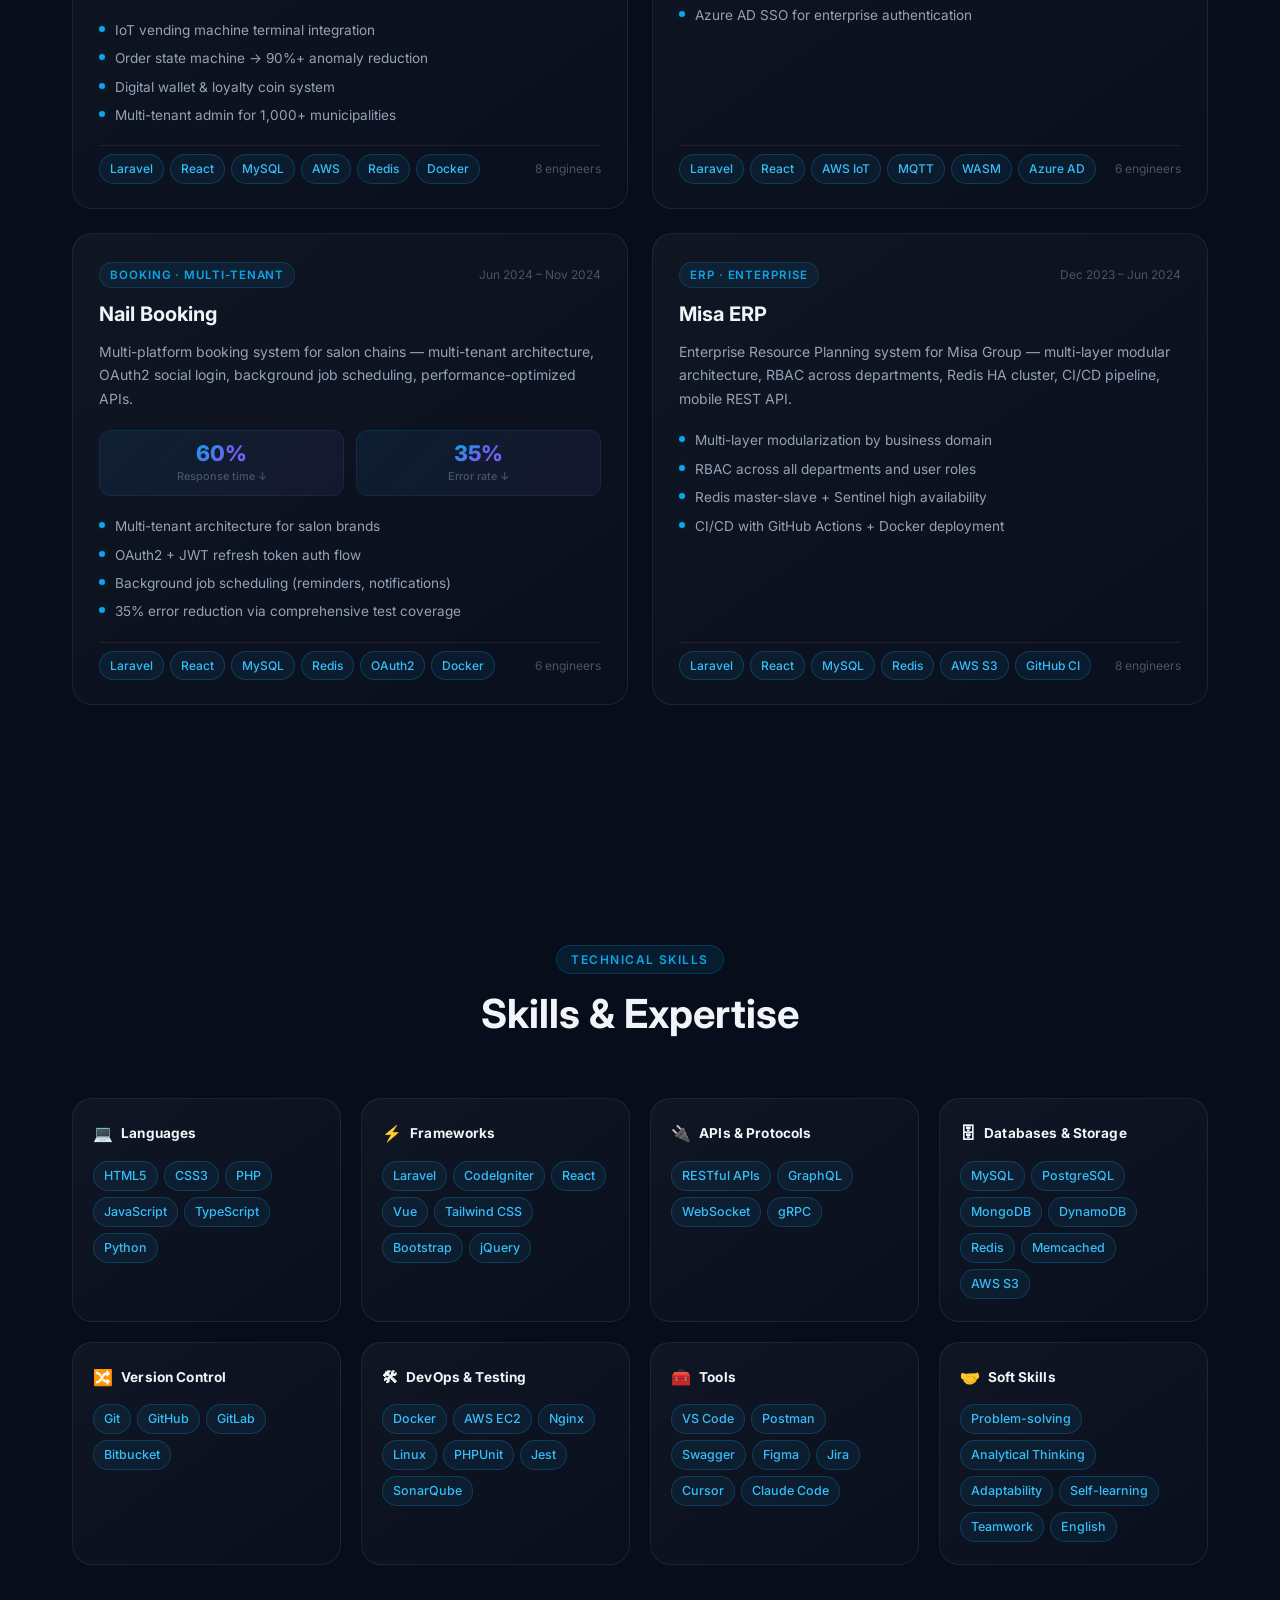
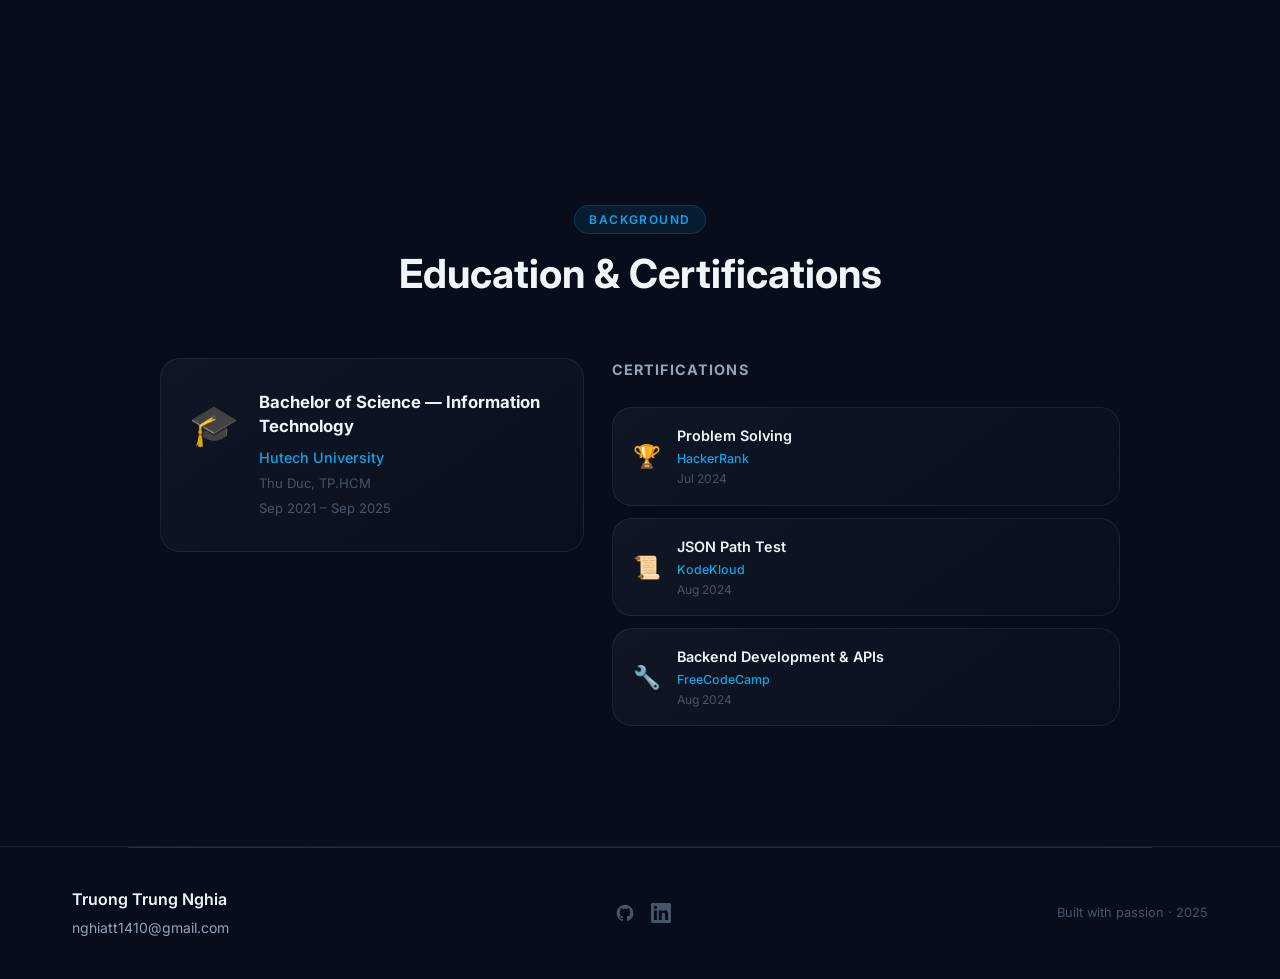
==== commit dad60db7: "feat(phase-02): add work experience timeline and 4 project cards with impact metrics" ====
--- a/index.html
+++ b/index.html
@@ -3,6 +3,8 @@
 <head>
   <meta charset="UTF-8" />
   <meta name="viewport" content="width=device-width, initial-scale=1.0" />
+  <!-- Favicon -->
+  <link rel="icon" type="image/svg+xml" href="data:image/svg+xml,<svg xmlns='http://www.w3.org/2000/svg' viewBox='0 0 100 100'><rect width='100' height='100' rx='20' fill='%230ea5e9'/><text y='72' x='50' text-anchor='middle' font-size='60' font-family='Inter,Arial,sans-serif' font-weight='900' fill='white'>T</text></svg>" />
   <title>Truong Trung Nghia — Full Stack Developer</title>
   <meta name="description" content="Portfolio of Truong Trung Nghia, a Full Stack Developer with 2+ years of experience building enterprise-grade web applications in PHP, Laravel, CodeIgniter, and React." />
 
@@ -172,15 +174,66 @@
           <span class="section-tag">Work History</span>
           <h2 class="section-title">Experience</h2>
         </div>
-        <div class="timeline reveal">
-          <div class="timeline-placeholder glass-card">
-            <div class="placeholder-icon">🏢</div>
-            <p class="placeholder-text">Full experience details coming in Phase 2</p>
-            <div class="placeholder-chips">
-              <span class="chip chip-sm">TPS Software · 2025–Present</span>
-              <span class="chip chip-sm">QASoft Solution · 2023–2025</span>
-            </div>
-          </div>
+
+        <div class="timeline">
+
+          <!-- TPS Software -->
+          <div class="timeline-item reveal">
+            <div class="timeline-dot"></div>
+            <div class="timeline-card glass-card hover-lift">
+              <div class="exp-header">
+                <div class="exp-info">
+                  <h3 class="exp-company">TPS Software</h3>
+                  <p class="exp-role">Full Stack Developer</p>
+                  <p class="exp-meta">Tan Binh, TP.HCM &nbsp;·&nbsp; Apr 2025 – Present</p>
+                </div>
+                <span class="exp-badge exp-current">Current</span>
+              </div>
+              <ul class="exp-bullets">
+                <li>Built B2B2C digital checkout pipeline serving <strong>1,000+ municipalities</strong> on multi-tenant architecture</li>
+                <li>Engineered automated financial reconciliation engine → <strong>~80% reduction in accounting time</strong></li>
+                <li>Designed digital loyalty coin system (Furusato Nozei) → <strong>25% increase in repeat usage</strong></li>
+                <li>Built RBAC role management dashboard → <strong>50% faster admin onboarding</strong></li>
+              </ul>
+              <div class="exp-tech">
+                <span class="chip chip-sm">Laravel</span>
+                <span class="chip chip-sm">React</span>
+                <span class="chip chip-sm">AWS</span>
+                <span class="chip chip-sm">Redis</span>
+                <span class="chip chip-sm">MySQL</span>
+                <span class="chip chip-sm">Stripe</span>
+              </div>
+            </div>
+          </div>
+
+          <!-- QASoft Solution -->
+          <div class="timeline-item reveal">
+            <div class="timeline-dot"></div>
+            <div class="timeline-card glass-card hover-lift">
+              <div class="exp-header">
+                <div class="exp-info">
+                  <h3 class="exp-company">QASoft Solution</h3>
+                  <p class="exp-role">Full Stack Developer</p>
+                  <p class="exp-meta">Thu Duc, TP.HCM &nbsp;·&nbsp; Sep 2023 – Apr 2025</p>
+                </div>
+              </div>
+              <ul class="exp-bullets">
+                <li>Delivered <strong>5+ production projects</strong> across Fintech, E-commerce, SaaS, Booking, and ERP domains</li>
+                <li>Integrated <strong>Stripe and PayPal</strong> payment gateways with retry logic and webhook verification</li>
+                <li>Implemented CSRF protection, OAuth2 flows, and JWT-based auth across all projects</li>
+                <li>Deployed and managed services on <strong>AWS EC2, S3, Lambda, and CloudFront</strong></li>
+              </ul>
+              <div class="exp-tech">
+                <span class="chip chip-sm">Laravel</span>
+                <span class="chip chip-sm">CodeIgniter</span>
+                <span class="chip chip-sm">React</span>
+                <span class="chip chip-sm">AWS</span>
+                <span class="chip chip-sm">OAuth2</span>
+                <span class="chip chip-sm">Docker</span>
+              </div>
+            </div>
+          </div>
+
         </div>
       </div>
     </section>
@@ -192,17 +245,153 @@
           <span class="section-tag">Featured Work</span>
           <h2 class="section-title">Projects</h2>
         </div>
-        <div class="projects-grid reveal">
-          <div class="glass-card project-placeholder">
-            <div class="placeholder-icon">🚀</div>
-            <p class="placeholder-text">Detailed project showcase coming in Phase 2</p>
-            <div class="placeholder-chips">
-              <span class="chip chip-sm">Unioss</span>
-              <span class="chip chip-sm">Nippoh</span>
-              <span class="chip chip-sm">Nail</span>
-              <span class="chip chip-sm">Misa ERP</span>
-            </div>
-          </div>
+
+        <div class="projects-grid">
+
+          <!-- Unioss -->
+          <div class="project-card glass-card hover-lift reveal">
+            <div class="project-header">
+              <div class="project-meta">
+                <span class="project-tag">E-commerce · IoT</span>
+                <span class="project-period">Jun 2024 – Nov 2024</span>
+              </div>
+              <h3 class="project-name">Unioss</h3>
+              <p class="project-desc">Furusato Nozei e-commerce + IoT vending machine platform for 1,000+ Japanese municipalities — multi-tenant, loyalty coins, financial reconciliation, real-time IoT terminals.</p>
+            </div>
+            <div class="project-highlights">
+              <div class="highlight-item">
+                <span class="highlight-num">80%</span>
+                <span class="highlight-label">Accounting time saved</span>
+              </div>
+              <div class="highlight-item">
+                <span class="highlight-num">60%</span>
+                <span class="highlight-label">Faster IoT checkout</span>
+              </div>
+              <div class="highlight-item">
+                <span class="highlight-num">90%+</span>
+                <span class="highlight-label">Anomaly reduction</span>
+              </div>
+              <div class="highlight-item">
+                <span class="highlight-num">25%</span>
+                <span class="highlight-label">Repeat usage ↑</span>
+              </div>
+            </div>
+            <div class="project-features">
+              <div class="feature-item"><span class="feature-dot"></span>IoT vending machine terminal integration</div>
+              <div class="feature-item"><span class="feature-dot"></span>Order state machine → 90%+ anomaly reduction</div>
+              <div class="feature-item"><span class="feature-dot"></span>Digital wallet &amp; loyalty coin system</div>
+              <div class="feature-item"><span class="feature-dot"></span>Multi-tenant admin for 1,000+ municipalities</div>
+            </div>
+            <div class="project-footer">
+              <div class="project-tech">
+                <span class="chip chip-sm">Laravel</span>
+                <span class="chip chip-sm">React</span>
+                <span class="chip chip-sm">MySQL</span>
+                <span class="chip chip-sm">AWS</span>
+                <span class="chip chip-sm">Redis</span>
+                <span class="chip chip-sm">Docker</span>
+              </div>
+              <span class="project-team">8 engineers</span>
+            </div>
+          </div>
+
+          <!-- Nippoh -->
+          <div class="project-card glass-card hover-lift reveal reveal-delay-1">
+            <div class="project-header">
+              <div class="project-meta">
+                <span class="project-tag">IoT · SaaS · B2B</span>
+                <span class="project-period">Apr 2024 – Present</span>
+              </div>
+              <h3 class="project-name">Nippoh</h3>
+              <p class="project-desc">B2B IoT construction monitoring SaaS — real-time sensor ingestion via AWS IoT Core/MQTT, WebAssembly 3D visualization, cryptographic tamper detection, Azure AD SSO.</p>
+            </div>
+            <div class="project-features">
+              <div class="feature-item"><span class="feature-dot"></span>AWS IoT Core + MQTT real-time sensor pipeline</div>
+              <div class="feature-item"><span class="feature-dot"></span>React SPA with WebAssembly 3D visualization</div>
+              <div class="feature-item"><span class="feature-dot"></span>Cryptographic tamper detection for compliance</div>
+              <div class="feature-item"><span class="feature-dot"></span>Azure AD SSO for enterprise authentication</div>
+            </div>
+            <div class="project-footer">
+              <div class="project-tech">
+                <span class="chip chip-sm">Laravel</span>
+                <span class="chip chip-sm">React</span>
+                <span class="chip chip-sm">AWS IoT</span>
+                <span class="chip chip-sm">MQTT</span>
+                <span class="chip chip-sm">WASM</span>
+                <span class="chip chip-sm">Azure AD</span>
+              </div>
+              <span class="project-team">6 engineers</span>
+            </div>
+          </div>
+
+          <!-- Nail -->
+          <div class="project-card glass-card hover-lift reveal reveal-delay-2">
+            <div class="project-header">
+              <div class="project-meta">
+                <span class="project-tag">Booking · Multi-tenant</span>
+                <span class="project-period">Jun 2024 – Nov 2024</span>
+              </div>
+              <h3 class="project-name">Nail Booking</h3>
+              <p class="project-desc">Multi-platform booking system for salon chains — multi-tenant architecture, OAuth2 social login, background job scheduling, performance-optimized APIs.</p>
+            </div>
+            <div class="project-highlights">
+              <div class="highlight-item">
+                <span class="highlight-num">60%</span>
+                <span class="highlight-label">Response time ↓</span>
+              </div>
+              <div class="highlight-item">
+                <span class="highlight-num">35%</span>
+                <span class="highlight-label">Error rate ↓</span>
+              </div>
+            </div>
+            <div class="project-features">
+              <div class="feature-item"><span class="feature-dot"></span>Multi-tenant architecture for salon brands</div>
+              <div class="feature-item"><span class="feature-dot"></span>OAuth2 + JWT refresh token auth flow</div>
+              <div class="feature-item"><span class="feature-dot"></span>Background job scheduling (reminders, notifications)</div>
+              <div class="feature-item"><span class="feature-dot"></span>35% error reduction via comprehensive test coverage</div>
+            </div>
+            <div class="project-footer">
+              <div class="project-tech">
+                <span class="chip chip-sm">Laravel</span>
+                <span class="chip chip-sm">React</span>
+                <span class="chip chip-sm">MySQL</span>
+                <span class="chip chip-sm">Redis</span>
+                <span class="chip chip-sm">OAuth2</span>
+                <span class="chip chip-sm">Docker</span>
+              </div>
+              <span class="project-team">6 engineers</span>
+            </div>
+          </div>
+
+          <!-- Misa ERP -->
+          <div class="project-card glass-card hover-lift reveal reveal-delay-3">
+            <div class="project-header">
+              <div class="project-meta">
+                <span class="project-tag">ERP · Enterprise</span>
+                <span class="project-period">Dec 2023 – Jun 2024</span>
+              </div>
+              <h3 class="project-name">Misa ERP</h3>
+              <p class="project-desc">Enterprise Resource Planning system for Misa Group — multi-layer modular architecture, RBAC across departments, Redis HA cluster, CI/CD pipeline, mobile REST API.</p>
+            </div>
+            <div class="project-features">
+              <div class="feature-item"><span class="feature-dot"></span>Multi-layer modularization by business domain</div>
+              <div class="feature-item"><span class="feature-dot"></span>RBAC across all departments and user roles</div>
+              <div class="feature-item"><span class="feature-dot"></span>Redis master-slave + Sentinel high availability</div>
+              <div class="feature-item"><span class="feature-dot"></span>CI/CD with GitHub Actions + Docker deployment</div>
+            </div>
+            <div class="project-footer">
+              <div class="project-tech">
+                <span class="chip chip-sm">Laravel</span>
+                <span class="chip chip-sm">React</span>
+                <span class="chip chip-sm">MySQL</span>
+                <span class="chip chip-sm">Redis</span>
+                <span class="chip chip-sm">AWS S3</span>
+                <span class="chip chip-sm">GitHub CI</span>
+              </div>
+              <span class="project-team">8 engineers</span>
+            </div>
+          </div>
+
         </div>
       </div>
     </section>
@@ -212,19 +401,107 @@
       <div class="container">
         <div class="section-header reveal">
           <span class="section-tag">Technical Skills</span>
-          <h2 class="section-title">Skills</h2>
-        </div>
-        <div class="skills-placeholder glass-card reveal">
-          <div class="placeholder-icon">⚙️</div>
-          <p class="placeholder-text">Full skills matrix coming in Phase 3</p>
-          <div class="placeholder-chips">
-            <span class="chip chip-sm">PHP</span>
-            <span class="chip chip-sm">Laravel</span>
-            <span class="chip chip-sm">React</span>
-            <span class="chip chip-sm">MySQL</span>
-            <span class="chip chip-sm">Docker</span>
-            <span class="chip chip-sm">AWS</span>
-          </div>
+          <h2 class="section-title">Skills &amp; Expertise</h2>
+        </div>
+
+        <div class="skills-grid">
+
+          <div class="skill-group glass-card reveal">
+            <h3 class="skill-group-title"><span class="skill-group-icon">💻</span> Languages</h3>
+            <div class="skill-chips">
+              <span class="chip">HTML5</span>
+              <span class="chip">CSS3</span>
+              <span class="chip">PHP</span>
+              <span class="chip">JavaScript</span>
+              <span class="chip">TypeScript</span>
+              <span class="chip">Python</span>
+            </div>
+          </div>
+
+          <div class="skill-group glass-card reveal reveal-delay-1">
+            <h3 class="skill-group-title"><span class="skill-group-icon">⚡</span> Frameworks</h3>
+            <div class="skill-chips">
+              <span class="chip">Laravel</span>
+              <span class="chip">CodeIgniter</span>
+              <span class="chip">React</span>
+              <span class="chip">Vue</span>
+              <span class="chip">Tailwind CSS</span>
+              <span class="chip">Bootstrap</span>
+              <span class="chip">jQuery</span>
+            </div>
+          </div>
+
+          <div class="skill-group glass-card reveal reveal-delay-2">
+            <h3 class="skill-group-title"><span class="skill-group-icon">🔌</span> APIs &amp; Protocols</h3>
+            <div class="skill-chips">
+              <span class="chip">RESTful APIs</span>
+              <span class="chip">GraphQL</span>
+              <span class="chip">WebSocket</span>
+              <span class="chip">gRPC</span>
+            </div>
+          </div>
+
+          <div class="skill-group glass-card reveal reveal-delay-3">
+            <h3 class="skill-group-title"><span class="skill-group-icon">🗄</span> Databases &amp; Storage</h3>
+            <div class="skill-chips">
+              <span class="chip">MySQL</span>
+              <span class="chip">PostgreSQL</span>
+              <span class="chip">MongoDB</span>
+              <span class="chip">DynamoDB</span>
+              <span class="chip">Redis</span>
+              <span class="chip">Memcached</span>
+              <span class="chip">AWS S3</span>
+            </div>
+          </div>
+
+          <div class="skill-group glass-card reveal">
+            <h3 class="skill-group-title"><span class="skill-group-icon">🔀</span> Version Control</h3>
+            <div class="skill-chips">
+              <span class="chip">Git</span>
+              <span class="chip">GitHub</span>
+              <span class="chip">GitLab</span>
+              <span class="chip">Bitbucket</span>
+            </div>
+          </div>
+
+          <div class="skill-group glass-card reveal reveal-delay-1">
+            <h3 class="skill-group-title"><span class="skill-group-icon">🛠</span> DevOps &amp; Testing</h3>
+            <div class="skill-chips">
+              <span class="chip">Docker</span>
+              <span class="chip">AWS EC2</span>
+              <span class="chip">Nginx</span>
+              <span class="chip">Linux</span>
+              <span class="chip">PHPUnit</span>
+              <span class="chip">Jest</span>
+              <span class="chip">SonarQube</span>
+            </div>
+          </div>
+
+          <div class="skill-group glass-card reveal reveal-delay-2">
+            <h3 class="skill-group-title"><span class="skill-group-icon">🧰</span> Tools</h3>
+            <div class="skill-chips">
+              <span class="chip">VS Code</span>
+              <span class="chip">Postman</span>
+              <span class="chip">Swagger</span>
+              <span class="chip">Figma</span>
+              <span class="chip">Jira</span>
+              <span class="chip">Cursor</span>
+              <span class="chip">Claude Code</span>
+            </div>
+          </div>
+
+          <div class="skill-group glass-card reveal reveal-delay-3">
+            <h3 class="skill-group-title"><span class="skill-group-icon">🤝</span> Soft Skills</h3>
+            <div class="skill-chips">
+              <span class="chip">Problem-solving</span>
+              <span class="chip">Analytical Thinking</span>
+              <span class="chip">Adaptability</span>
+              <span class="chip">Self-learning</span>
+              <span class="chip">Teamwork</span>
+              <span class="chip">English</span>
+            </div>
+          </div>
+
         </div>
       </div>
     </section>
@@ -233,17 +510,55 @@
     <section id="education" class="section">
       <div class="container">
         <div class="section-header reveal">
-          <span class="section-tag">Education</span>
-          <h2 class="section-title">Education & Certifications</h2>
-        </div>
-        <div class="edu-placeholder glass-card reveal">
-          <div class="placeholder-icon">🎓</div>
-          <p class="placeholder-text">Education and certifications details coming in Phase 3</p>
-          <div class="placeholder-chips">
-            <span class="chip chip-sm">Hutech University · IT · 2021–2025</span>
-            <span class="chip chip-sm">HackerRank Certified</span>
-            <span class="chip chip-sm">FreeCodeCamp APIs</span>
-          </div>
+          <span class="section-tag">Background</span>
+          <h2 class="section-title">Education &amp; Certifications</h2>
+        </div>
+
+        <div class="edu-certs-grid">
+
+          <!-- Education -->
+          <div class="edu-card glass-card hover-lift reveal">
+            <div class="edu-icon">🎓</div>
+            <div class="edu-content">
+              <h3 class="edu-degree">Bachelor of Science — Information Technology</h3>
+              <p class="edu-school">Hutech University</p>
+              <p class="edu-location">Thu Duc, TP.HCM</p>
+              <p class="edu-period">Sep 2021 – Sep 2025</p>
+            </div>
+          </div>
+
+          <!-- Certifications -->
+          <div class="certs-list reveal reveal-delay-1">
+            <h3 class="certs-heading">Certifications</h3>
+
+            <div class="cert-card glass-card hover-lift">
+              <div class="cert-icon">🏆</div>
+              <div class="cert-content">
+                <h4 class="cert-name">Problem Solving</h4>
+                <p class="cert-issuer">HackerRank</p>
+                <p class="cert-date">Jul 2024</p>
+              </div>
+            </div>
+
+            <div class="cert-card glass-card hover-lift">
+              <div class="cert-icon">📜</div>
+              <div class="cert-content">
+                <h4 class="cert-name">JSON Path Test</h4>
+                <p class="cert-issuer">KodeKloud</p>
+                <p class="cert-date">Aug 2024</p>
+              </div>
+            </div>
+
+            <div class="cert-card glass-card hover-lift">
+              <div class="cert-icon">🔧</div>
+              <div class="cert-content">
+                <h4 class="cert-name">Backend Development &amp; APIs</h4>
+                <p class="cert-issuer">FreeCodeCamp</p>
+                <p class="cert-date">Aug 2024</p>
+              </div>
+            </div>
+          </div>
+
         </div>
       </div>
     </section>
--- a/assets/css/style.css
+++ b/assets/css/style.css
@@ -666,3 +666,369 @@
   .hero-links { flex-direction: column; align-items: center; }
   .hero-link { width: 100%; justify-content: center; }
 }
+
+/* ═══════════════════════════════════════════════════════════
+   Phase 2: Experience & Projects
+   ═══════════════════════════════════════════════════════════ */
+
+/* ─── Timeline ───────────────────────────────────────────── */
+.timeline {
+  position: relative;
+  max-width: 860px;
+  margin: 0 auto;
+  display: flex;
+  flex-direction: column;
+  gap: 32px;
+}
+.timeline::before {
+  content: '';
+  position: absolute;
+  left: 20px;
+  top: 12px;
+  bottom: 12px;
+  width: 2px;
+  background: linear-gradient(to bottom, var(--accent), var(--accent-3), transparent);
+  opacity: 0.3;
+}
+.timeline-item {
+  display: flex;
+  gap: 28px;
+  align-items: flex-start;
+}
+.timeline-dot {
+  flex-shrink: 0;
+  width: 42px;
+  height: 42px;
+  border-radius: 50%;
+  background: var(--gradient-brand);
+  border: 3px solid var(--bg-primary);
+  box-shadow: 0 0 20px var(--accent-glow);
+  position: relative;
+  z-index: 1;
+}
+.timeline-card {
+  flex: 1;
+  padding: 28px 28px 24px;
+}
+.exp-header {
+  display: flex;
+  align-items: flex-start;
+  justify-content: space-between;
+  gap: 16px;
+  margin-bottom: 16px;
+}
+.exp-company {
+  font-size: 1.2rem;
+  font-weight: 700;
+  color: var(--text-primary);
+  margin-bottom: 4px;
+}
+.exp-role {
+  font-size: 0.9rem;
+  color: var(--accent);
+  font-weight: 500;
+  margin-bottom: 4px;
+}
+.exp-meta {
+  font-size: 0.8rem;
+  color: var(--text-muted);
+}
+.exp-badge {
+  flex-shrink: 0;
+  padding: 4px 12px;
+  border-radius: var(--radius-pill);
+  font-size: 0.72rem;
+  font-weight: 600;
+  letter-spacing: 0.04em;
+}
+.exp-current {
+  background: rgba(34, 197, 94, 0.12);
+  border: 1px solid rgba(34, 197, 94, 0.3);
+  color: #4ade80;
+}
+.exp-bullets {
+  list-style: none;
+  padding: 0;
+  margin-bottom: 18px;
+  display: flex;
+  flex-direction: column;
+  gap: 8px;
+}
+.exp-bullets li {
+  font-size: 0.9rem;
+  color: var(--text-secondary);
+  line-height: 1.6;
+  padding-left: 20px;
+  position: relative;
+}
+.exp-bullets li::before {
+  content: '▸';
+  position: absolute;
+  left: 0;
+  color: var(--accent);
+  font-size: 0.75rem;
+  top: 3px;
+}
+.exp-bullets strong { color: var(--text-primary); font-weight: 600; }
+.exp-tech { display: flex; flex-wrap: wrap; gap: 8px; }
+
+/* ─── Projects Grid ──────────────────────────────────────── */
+.projects-grid {
+  display: grid;
+  grid-template-columns: repeat(2, 1fr);
+  gap: 24px;
+}
+.project-card {
+  display: flex;
+  flex-direction: column;
+  gap: 20px;
+  padding: 28px 26px 24px;
+}
+.project-meta {
+  display: flex;
+  align-items: center;
+  justify-content: space-between;
+  margin-bottom: 10px;
+}
+.project-tag {
+  font-size: 0.72rem;
+  font-weight: 600;
+  letter-spacing: 0.08em;
+  text-transform: uppercase;
+  color: var(--accent);
+  background: rgba(14, 165, 233, 0.08);
+  border: 1px solid rgba(14, 165, 233, 0.18);
+  padding: 3px 10px;
+  border-radius: var(--radius-pill);
+}
+.project-period {
+  font-size: 0.75rem;
+  color: var(--text-muted);
+}
+.project-name {
+  font-size: 1.25rem;
+  font-weight: 700;
+  color: var(--text-primary);
+  margin-bottom: 10px;
+}
+.project-desc {
+  font-size: 0.875rem;
+  color: var(--text-secondary);
+  line-height: 1.68;
+}
+.project-highlights {
+  display: grid;
+  grid-template-columns: repeat(auto-fit, minmax(80px, 1fr));
+  gap: 12px;
+}
+.highlight-item {
+  display: flex;
+  flex-direction: column;
+  align-items: center;
+  background: var(--gradient-subtle);
+  border: 1px solid rgba(14, 165, 233, 0.12);
+  border-radius: var(--radius-md);
+  padding: 12px 8px;
+  text-align: center;
+}
+.highlight-num {
+  font-size: 1.35rem;
+  font-weight: 800;
+  background: var(--gradient-brand);
+  -webkit-background-clip: text;
+  -webkit-text-fill-color: transparent;
+  background-clip: text;
+  line-height: 1;
+  margin-bottom: 4px;
+}
+.highlight-label {
+  font-size: 0.68rem;
+  color: var(--text-muted);
+  font-weight: 500;
+  line-height: 1.3;
+}
+.project-features { display: flex; flex-direction: column; gap: 8px; }
+.feature-item {
+  display: flex;
+  align-items: flex-start;
+  gap: 10px;
+  font-size: 0.85rem;
+  color: var(--text-secondary);
+  line-height: 1.5;
+}
+.feature-dot {
+  flex-shrink: 0;
+  width: 6px;
+  height: 6px;
+  border-radius: 50%;
+  background: var(--accent);
+  margin-top: 6px;
+  box-shadow: 0 0 6px var(--accent-glow);
+}
+.project-footer {
+  display: flex;
+  align-items: center;
+  justify-content: space-between;
+  gap: 12px;
+  padding-top: 8px;
+  border-top: 1px solid var(--border-glass);
+  margin-top: auto;
+}
+.project-tech { display: flex; flex-wrap: wrap; gap: 6px; }
+.project-team {
+  flex-shrink: 0;
+  font-size: 0.75rem;
+  color: var(--text-muted);
+  white-space: nowrap;
+}
+
+/* ─── Phase 2 Responsive ─────────────────────────────────── */
+@media (max-width: 768px) {
+  .projects-grid { grid-template-columns: 1fr; }
+  .timeline::before { left: 16px; }
+  .timeline-dot { width: 34px; height: 34px; }
+  .exp-header { flex-direction: column; gap: 8px; }
+  .project-footer { flex-direction: column; align-items: flex-start; }
+}
+
+/* ═══════════════════════════════════════════════════════════
+   Phase 3: Skills, Education & Certifications
+   ═══════════════════════════════════════════════════════════ */
+
+/* ─── Skills Grid ────────────────────────────────────────── */
+.skills-grid {
+  display: grid;
+  grid-template-columns: repeat(4, 1fr);
+  gap: 20px;
+}
+.skill-group {
+  padding: 22px 20px;
+  display: flex;
+  flex-direction: column;
+  gap: 14px;
+  transition: var(--transition);
+}
+.skill-group:hover { transform: translateY(-4px); }
+.skill-group-title {
+  font-size: 0.85rem;
+  font-weight: 700;
+  color: var(--text-primary);
+  display: flex;
+  align-items: center;
+  gap: 8px;
+  letter-spacing: 0.01em;
+}
+.skill-group-icon { font-size: 1rem; }
+.skill-chips { display: flex; flex-wrap: wrap; gap: 6px; }
+.skill-chips .chip { font-size: 0.78rem; padding: 4px 10px; }
+
+/* ─── Education & Certs ──────────────────────────────────── */
+.edu-certs-grid {
+  display: grid;
+  grid-template-columns: 1fr 1.2fr;
+  gap: 28px;
+  align-items: start;
+  max-width: 960px;
+  margin: 0 auto;
+}
+.edu-card {
+  display: flex;
+  align-items: flex-start;
+  gap: 20px;
+  padding: 32px 28px;
+}
+.edu-icon { font-size: 2.5rem; flex-shrink: 0; margin-top: 2px; }
+.edu-degree {
+  font-size: 1.05rem;
+  font-weight: 700;
+  color: var(--text-primary);
+  margin-bottom: 8px;
+  line-height: 1.4;
+}
+.edu-school {
+  font-size: 0.9rem;
+  color: var(--accent);
+  font-weight: 500;
+  margin-bottom: 4px;
+}
+.edu-location { font-size: 0.82rem; color: var(--text-muted); margin-bottom: 4px; }
+.edu-period { font-size: 0.82rem; color: var(--text-muted); }
+.certs-heading {
+  font-size: 0.9rem;
+  font-weight: 700;
+  color: var(--text-secondary);
+  text-transform: uppercase;
+  letter-spacing: 0.08em;
+  margin-bottom: 14px;
+}
+.certs-list { display: flex; flex-direction: column; gap: 12px; }
+.cert-card {
+  display: flex;
+  align-items: center;
+  gap: 16px;
+  padding: 16px 20px;
+  transition: var(--transition);
+}
+.cert-card:hover { transform: translateX(4px); }
+.cert-icon { font-size: 1.4rem; flex-shrink: 0; }
+.cert-name { font-size: 0.9rem; font-weight: 600; color: var(--text-primary); margin-bottom: 2px; }
+.cert-issuer { font-size: 0.78rem; color: var(--accent); font-weight: 500; }
+.cert-date { font-size: 0.75rem; color: var(--text-muted); }
+
+/* ─── Phase 3 Responsive ─────────────────────────────────── */
+@media (max-width: 1024px) {
+  .skills-grid { grid-template-columns: repeat(2, 1fr); }
+}
+@media (max-width: 768px) {
+  .skills-grid { grid-template-columns: 1fr; }
+  .edu-certs-grid { grid-template-columns: 1fr; }
+  .cert-card:hover { transform: none; }
+}
+
+/* ═══════════════════════════════════════════════════════════
+   Phase 4: Final Polish
+   ═══════════════════════════════════════════════════════════ */
+
+/* ─── Custom Scrollbar ───────────────────────────────────── */
+::-webkit-scrollbar { width: 6px; }
+::-webkit-scrollbar-track { background: var(--bg-primary); }
+::-webkit-scrollbar-thumb { background: var(--accent); border-radius: 3px; }
+::-webkit-scrollbar-thumb:hover { background: var(--accent-hover); }
+
+/* ─── Selection ──────────────────────────────────────────── */
+::selection { background: rgba(14, 165, 233, 0.3); color: var(--text-primary); }
+
+/* ─── Footer Gradient Border ─────────────────────────────── */
+footer#contact { position: relative; }
+footer#contact::before {
+  content: '';
+  position: absolute;
+  top: 0;
+  left: 10%;
+  right: 10%;
+  height: 1px;
+  background: var(--gradient-brand);
+  opacity: 0.3;
+}
+
+/* ─── Focus Visible ──────────────────────────────────────── */
+:focus-visible { outline: 2px solid var(--accent); outline-offset: 3px; border-radius: 4px; }
+
+/* ─── Mobile Safe Area ───────────────────────────────────── */
+@supports (padding: max(0px)) { body { padding-bottom: env(safe-area-inset-bottom); } }
+
+/* ─── Print ──────────────────────────────────────────────── */
+@media print {
+  header, .hero-bg-mesh, .scroll-indicator, .hero-visual { display: none !important; }
+  body { background: white; color: black; animation: none; }
+  .glass-card { border: 1px solid #ccc; background: transparent; backdrop-filter: none; }
+  .hero-section { min-height: auto; padding: 2rem 0; }
+  a { color: inherit; }
+}
+
+/* ─── Page load fade-in ──────────────────────────────────── */
+@keyframes pageIn {
+  from { opacity: 0; transform: translateY(8px); }
+  to   { opacity: 1; transform: translateY(0); }
+}
+body { animation: pageIn 0.4s ease forwards; }
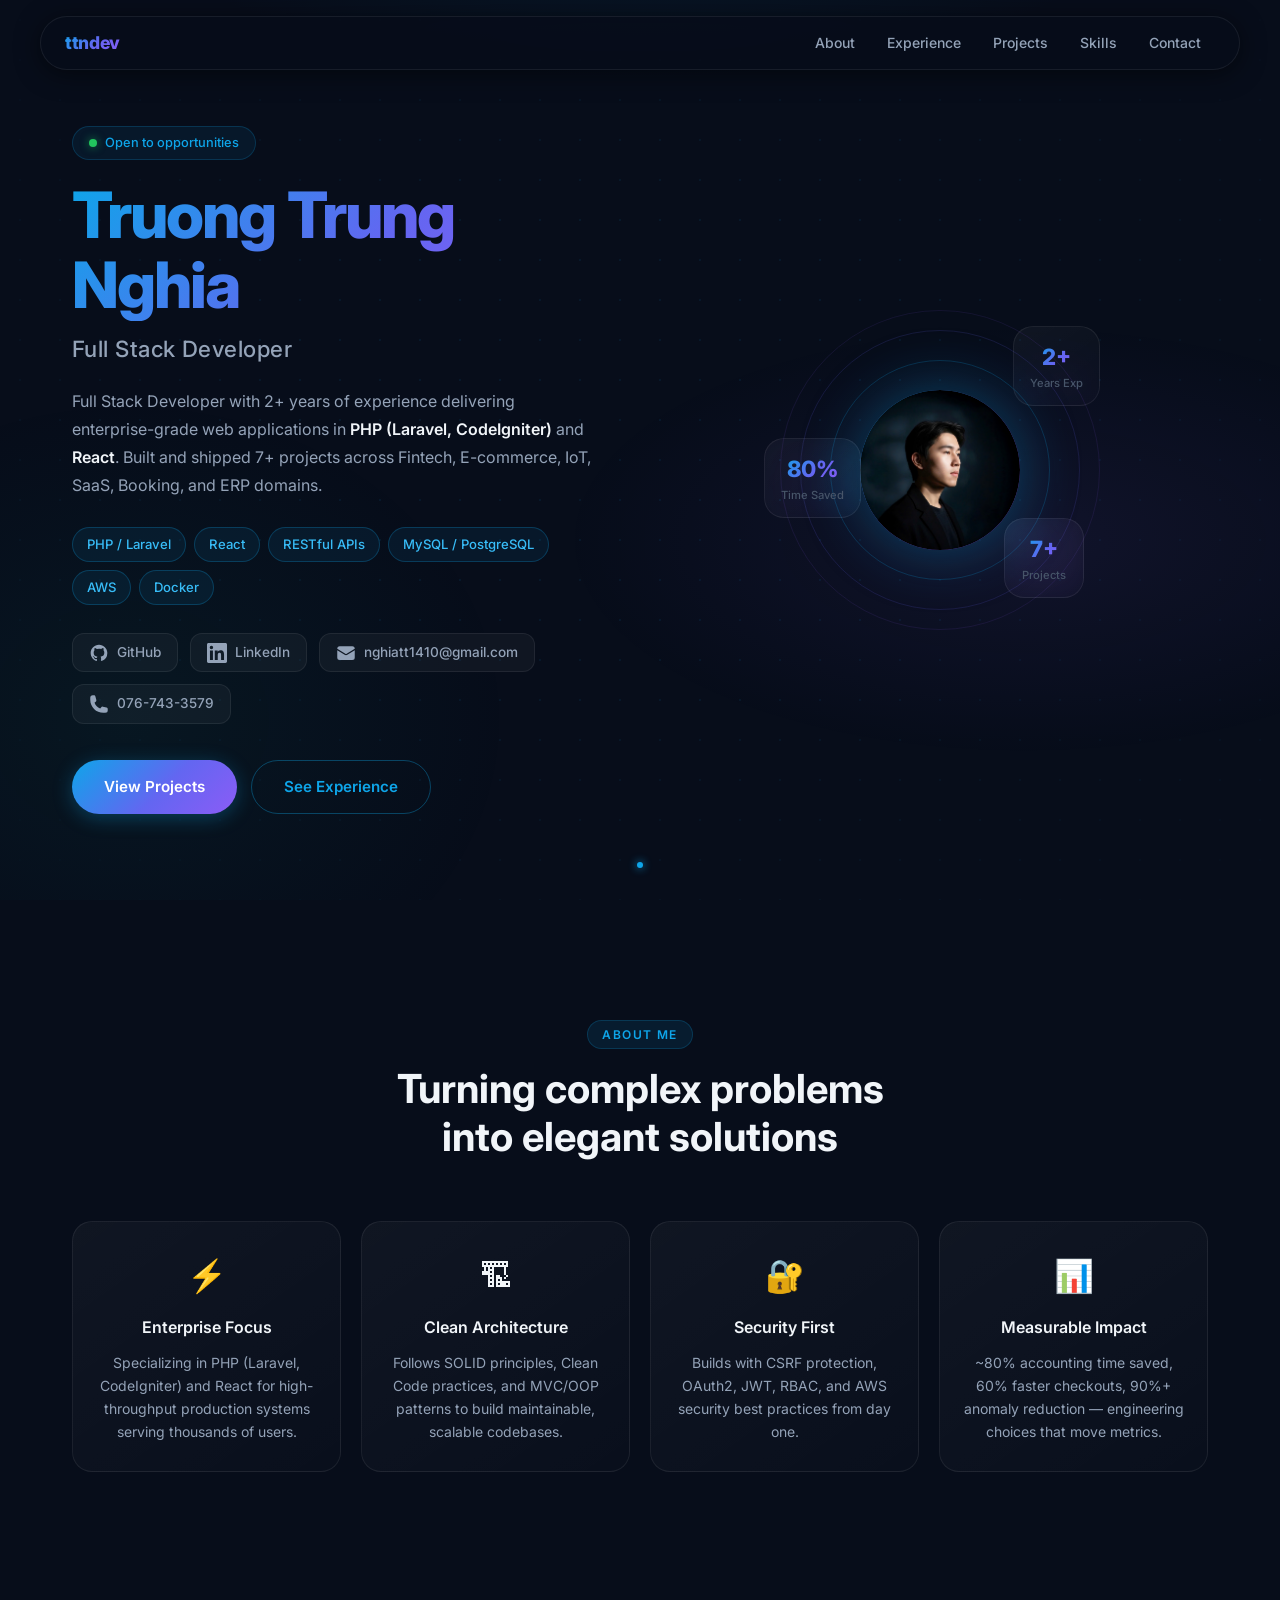
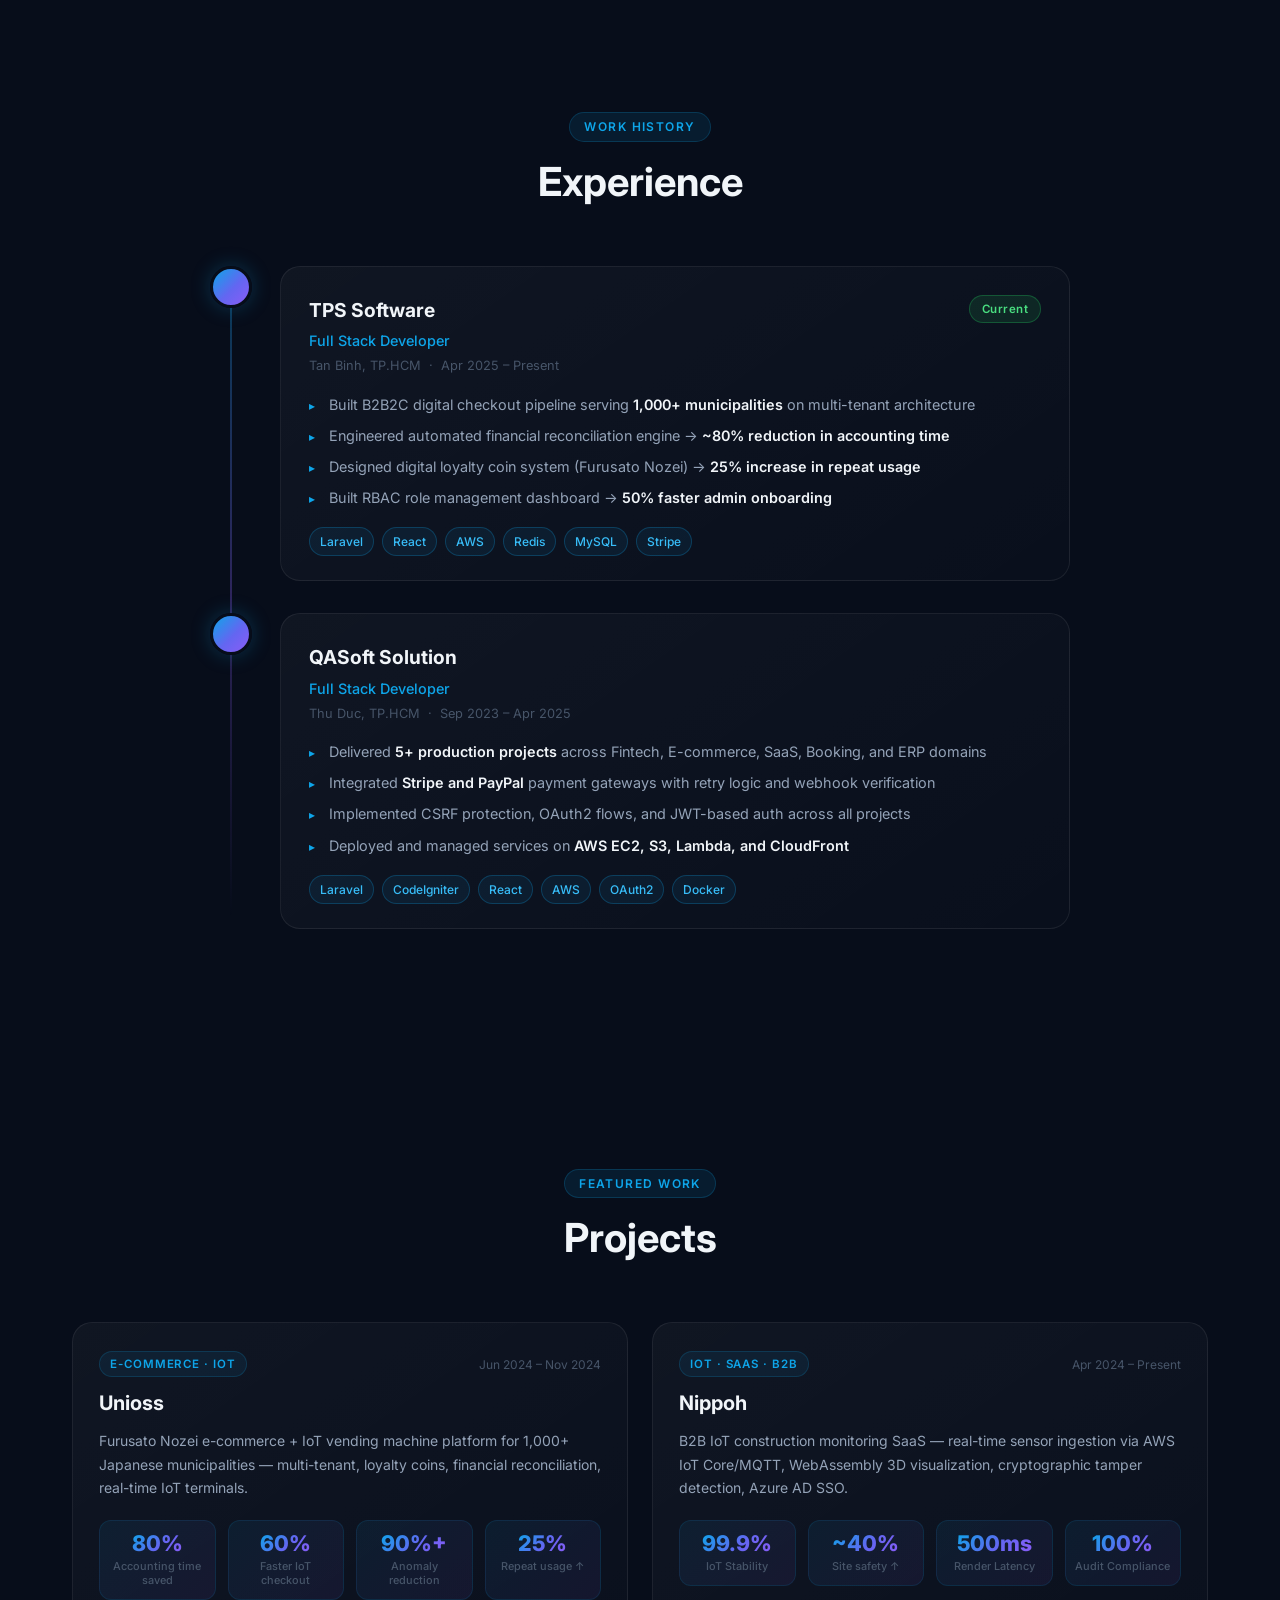
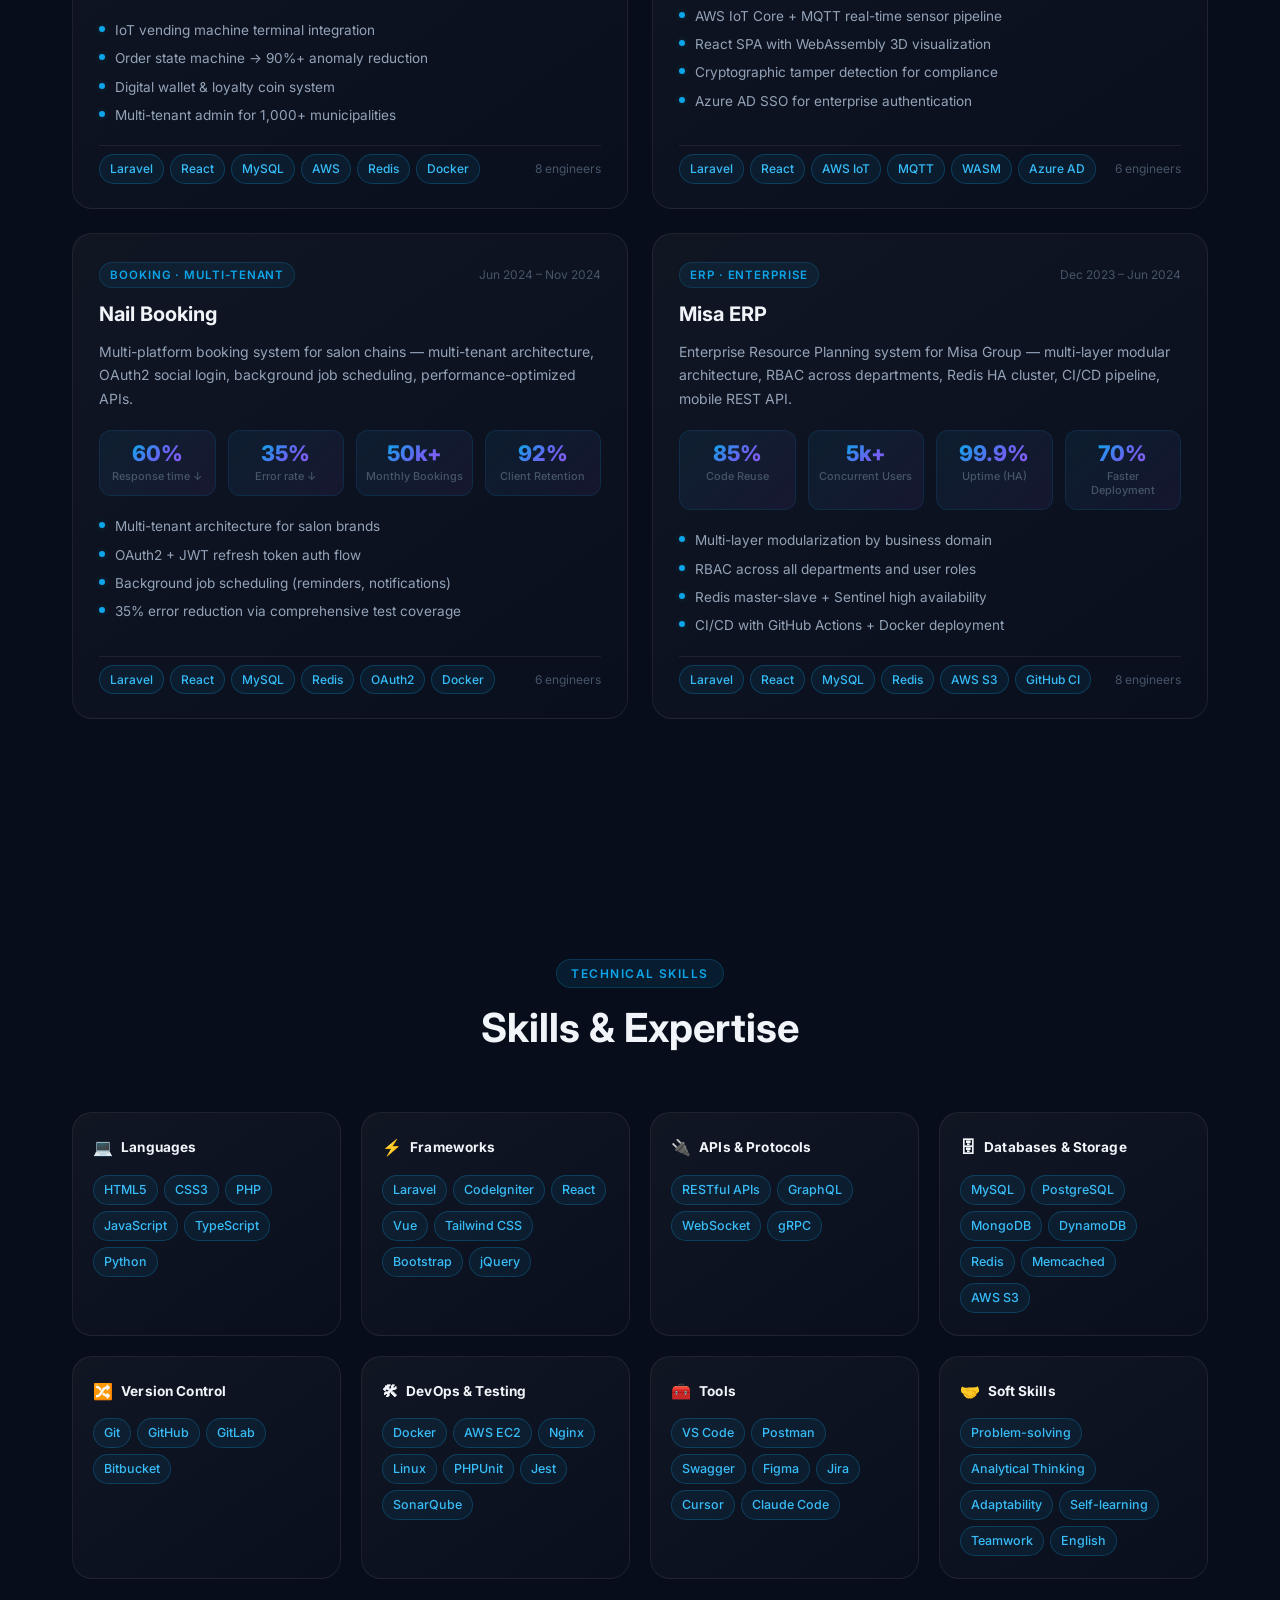
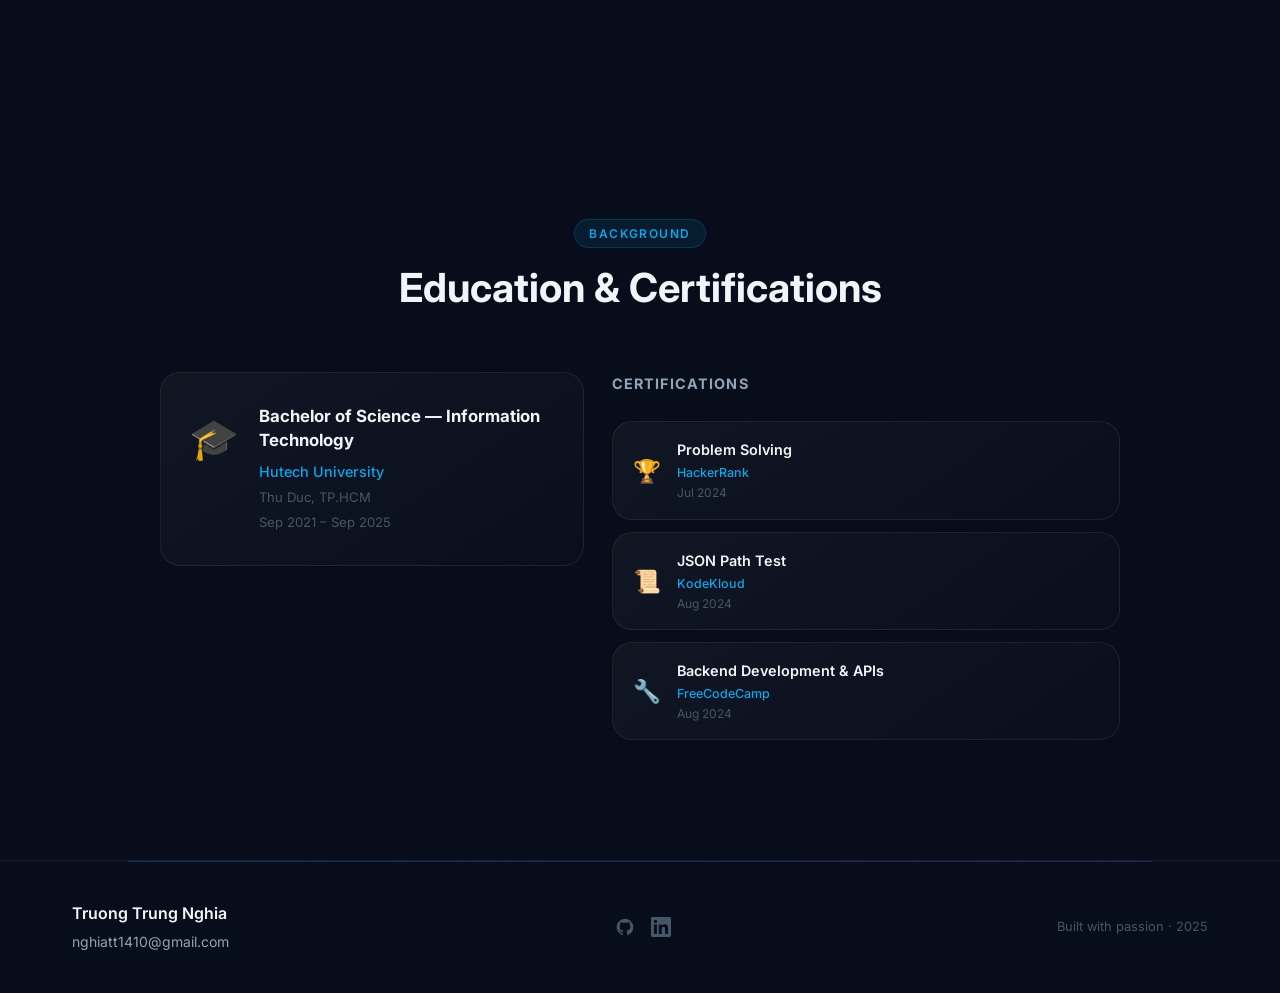
==== commit c4da0e98: "feat: add avatar & update UI" ====
--- a/index.html
+++ b/index.html
@@ -107,7 +107,7 @@
         <div class="hero-visual reveal">
           <div class="hero-avatar-wrapper">
             <div class="hero-avatar">
-              <div class="avatar-initials">TTN</div>
+              <img src="assets/images/avatar.jpeg" alt="Truong Trung Nghia" class="avatar-img" />
               <div class="avatar-ring ring-1"></div>
               <div class="avatar-ring ring-2"></div>
               <div class="avatar-ring ring-3"></div>
@@ -305,6 +305,24 @@
               <h3 class="project-name">Nippoh</h3>
               <p class="project-desc">B2B IoT construction monitoring SaaS — real-time sensor ingestion via AWS IoT Core/MQTT, WebAssembly 3D visualization, cryptographic tamper detection, Azure AD SSO.</p>
             </div>
+            <div class="project-highlights">
+              <div class="highlight-item">
+                <span class="highlight-num">99.9%</span>
+                <span class="highlight-label">IoT Stability</span>
+              </div>
+              <div class="highlight-item">
+                <span class="highlight-num">~40%</span>
+                <span class="highlight-label">Site safety ↑</span>
+              </div>
+              <div class="highlight-item">
+                <span class="highlight-num">500ms</span>
+                <span class="highlight-label">Render Latency</span>
+              </div>
+              <div class="highlight-item">
+                <span class="highlight-num">100%</span>
+                <span class="highlight-label">Audit Compliance</span>
+              </div>
+            </div>
             <div class="project-features">
               <div class="feature-item"><span class="feature-dot"></span>AWS IoT Core + MQTT real-time sensor pipeline</div>
               <div class="feature-item"><span class="feature-dot"></span>React SPA with WebAssembly 3D visualization</div>
@@ -343,6 +361,14 @@
                 <span class="highlight-num">35%</span>
                 <span class="highlight-label">Error rate ↓</span>
               </div>
+              <div class="highlight-item">
+                <span class="highlight-num">50k+</span>
+                <span class="highlight-label">Monthly Bookings</span>
+              </div>
+              <div class="highlight-item">
+                <span class="highlight-num">92%</span>
+                <span class="highlight-label">Client Retention</span>
+              </div>
             </div>
             <div class="project-features">
               <div class="feature-item"><span class="feature-dot"></span>Multi-tenant architecture for salon brands</div>
@@ -373,6 +399,24 @@
               <h3 class="project-name">Misa ERP</h3>
               <p class="project-desc">Enterprise Resource Planning system for Misa Group — multi-layer modular architecture, RBAC across departments, Redis HA cluster, CI/CD pipeline, mobile REST API.</p>
             </div>
+            <div class="project-highlights">
+              <div class="highlight-item">
+                <span class="highlight-num">85%</span>
+                <span class="highlight-label">Code Reuse</span>
+              </div>
+              <div class="highlight-item">
+                <span class="highlight-num">5k+</span>
+                <span class="highlight-label">Concurrent Users</span>
+              </div>
+              <div class="highlight-item">
+                <span class="highlight-num">99.9%</span>
+                <span class="highlight-label">Uptime (HA)</span>
+              </div>
+              <div class="highlight-item">
+                <span class="highlight-num">70%</span>
+                <span class="highlight-label">Faster Deployment</span>
+              </div>
+            </div>
             <div class="project-features">
               <div class="feature-item"><span class="feature-dot"></span>Multi-layer modularization by business domain</div>
               <div class="feature-item"><span class="feature-dot"></span>RBAC across all departments and user roles</div>
--- a/assets/css/style.css
+++ b/assets/css/style.css
@@ -444,6 +444,12 @@
   background: var(--gradient-brand);
   box-shadow: 0 0 60px rgba(14, 165, 233, 0.35);
 }
+.avatar-img {
+  width: 100%;
+  height: 100%;
+  object-fit: cover;
+  border-radius: 50%;
+}
 .avatar-initials {
   font-size: 2rem;
   font-weight: 800;
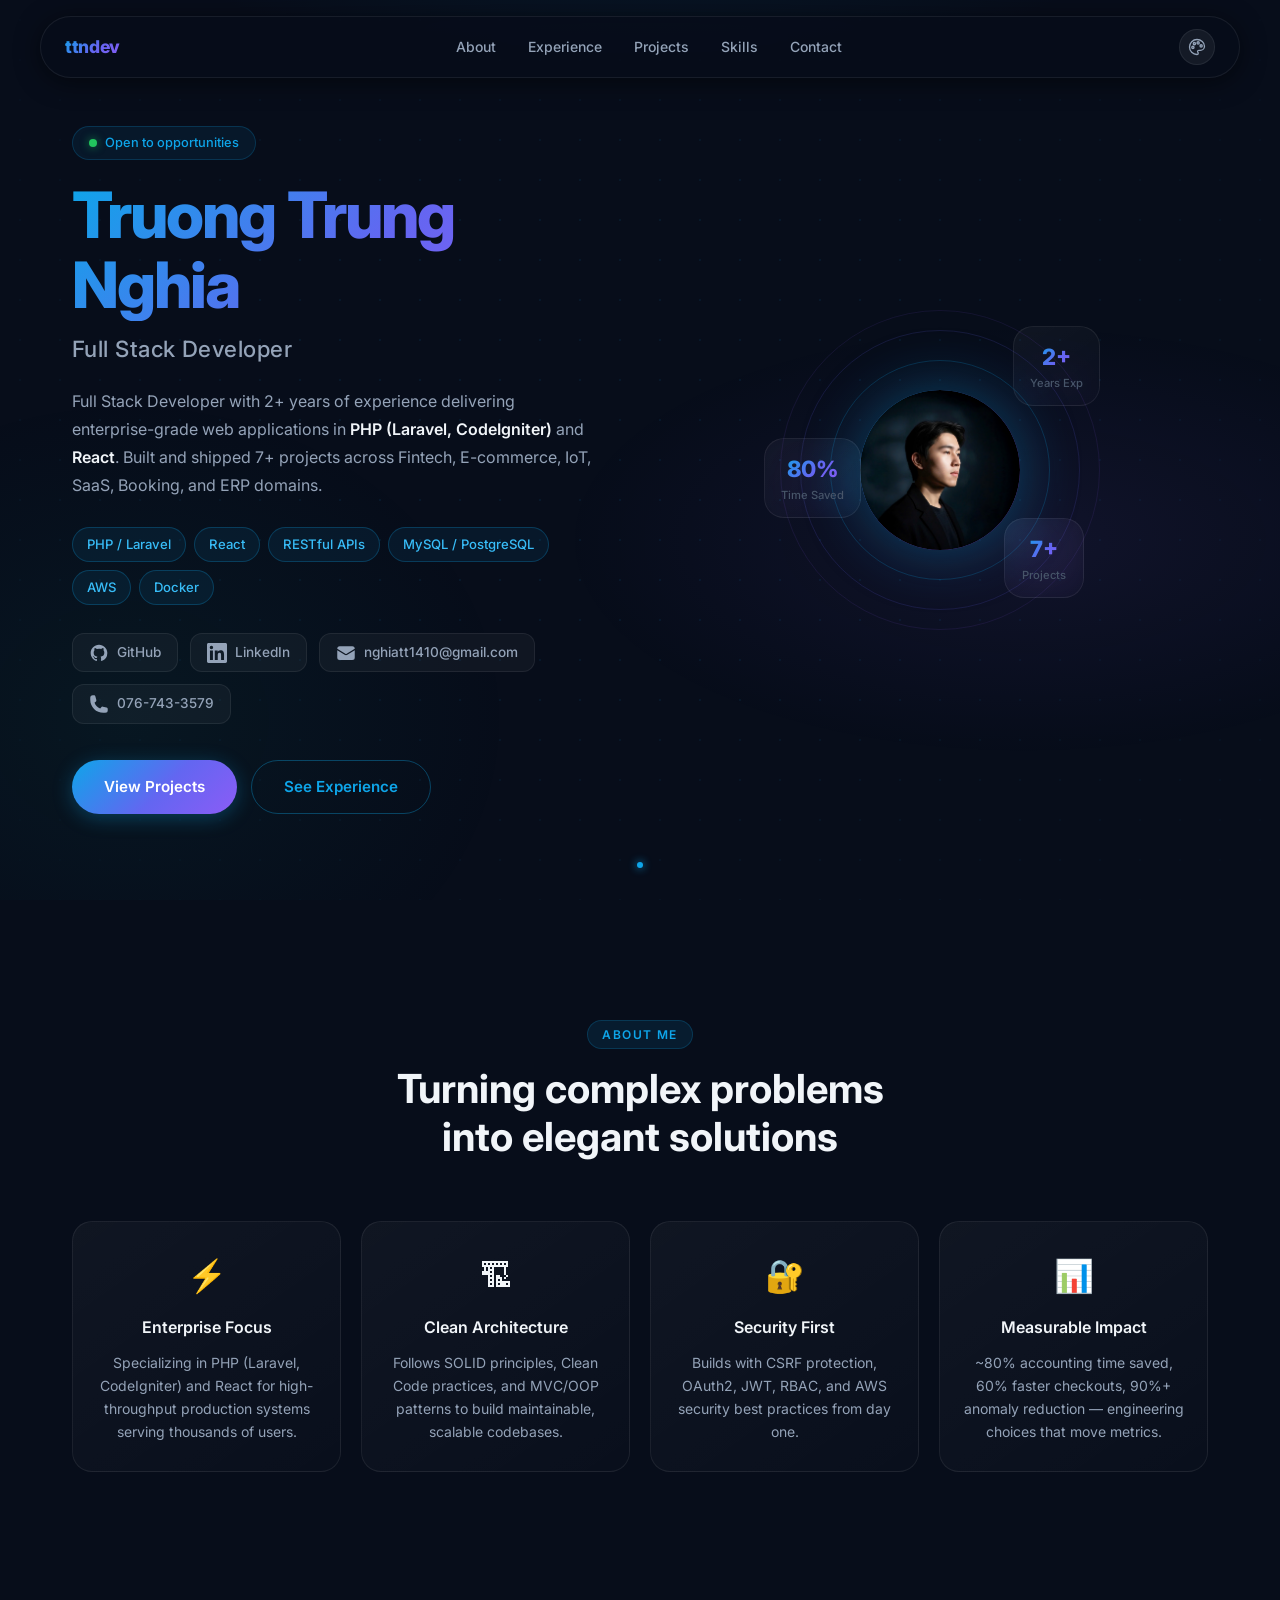
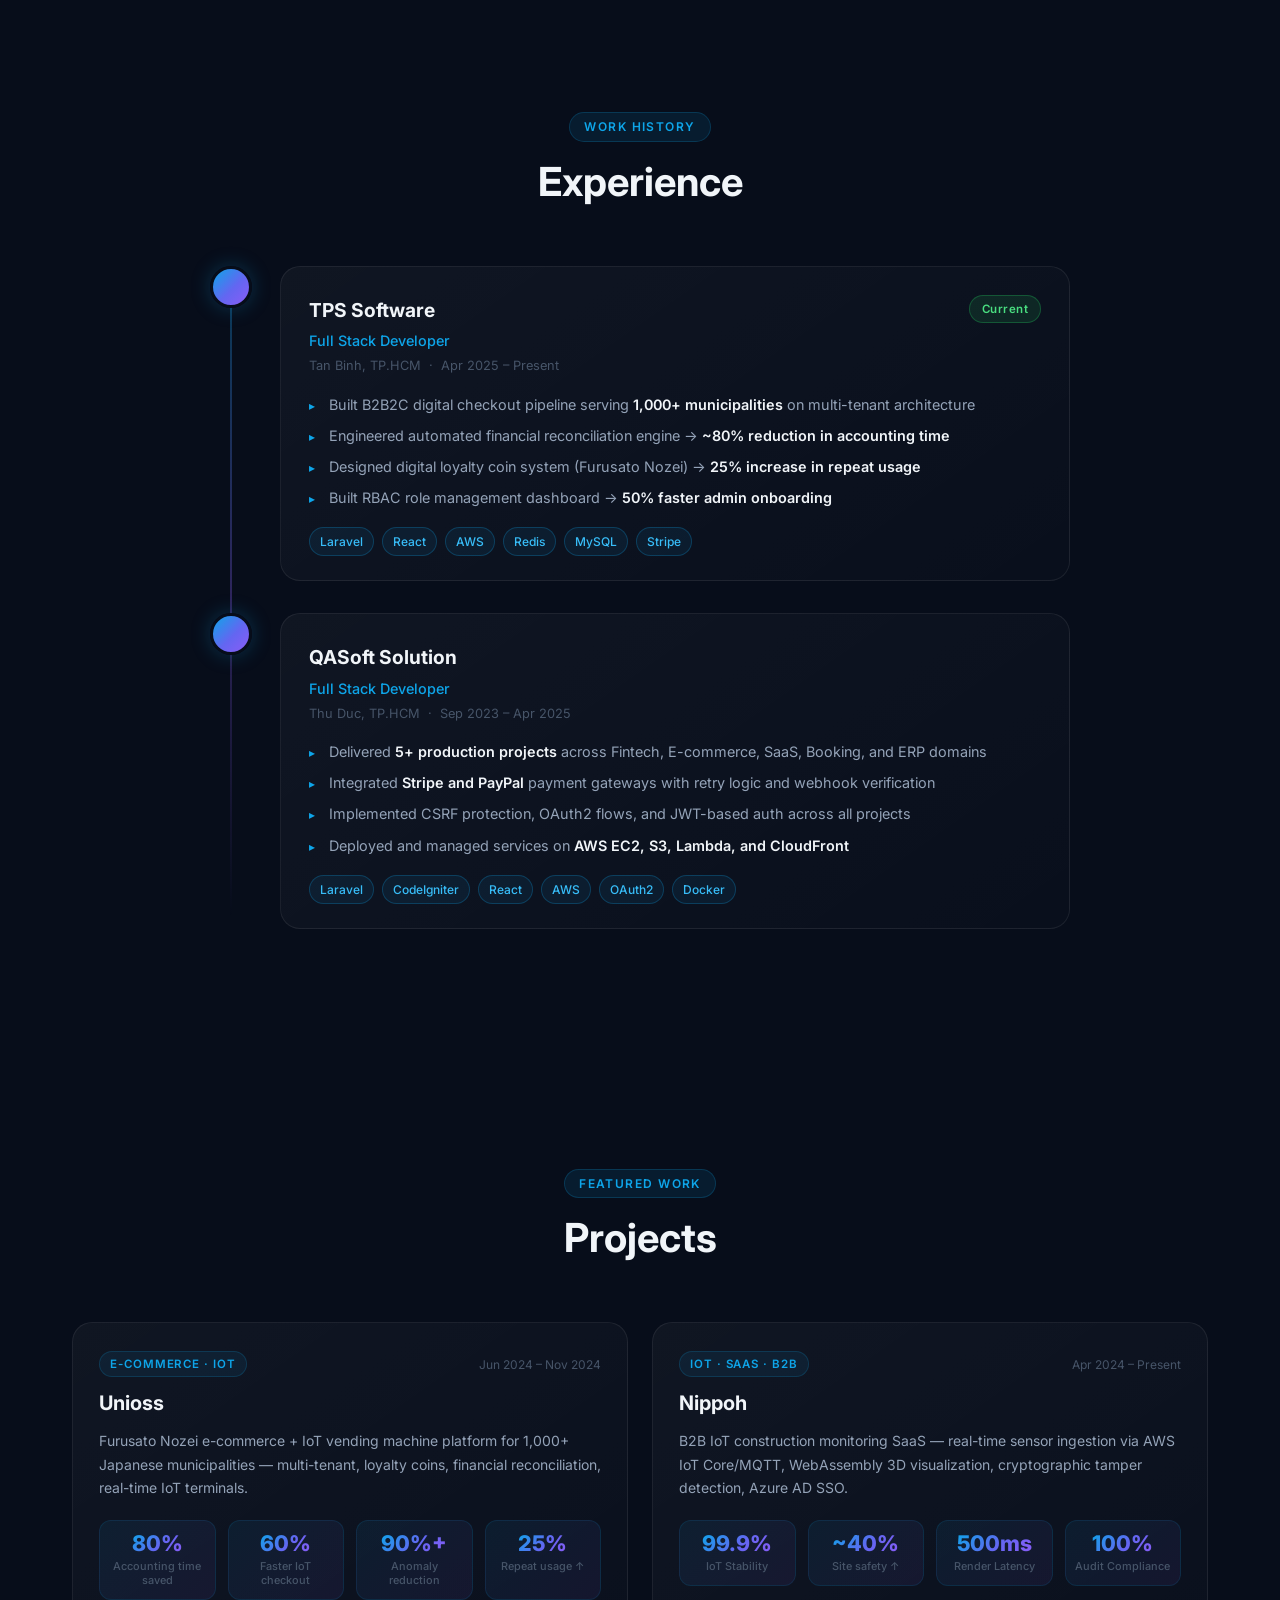
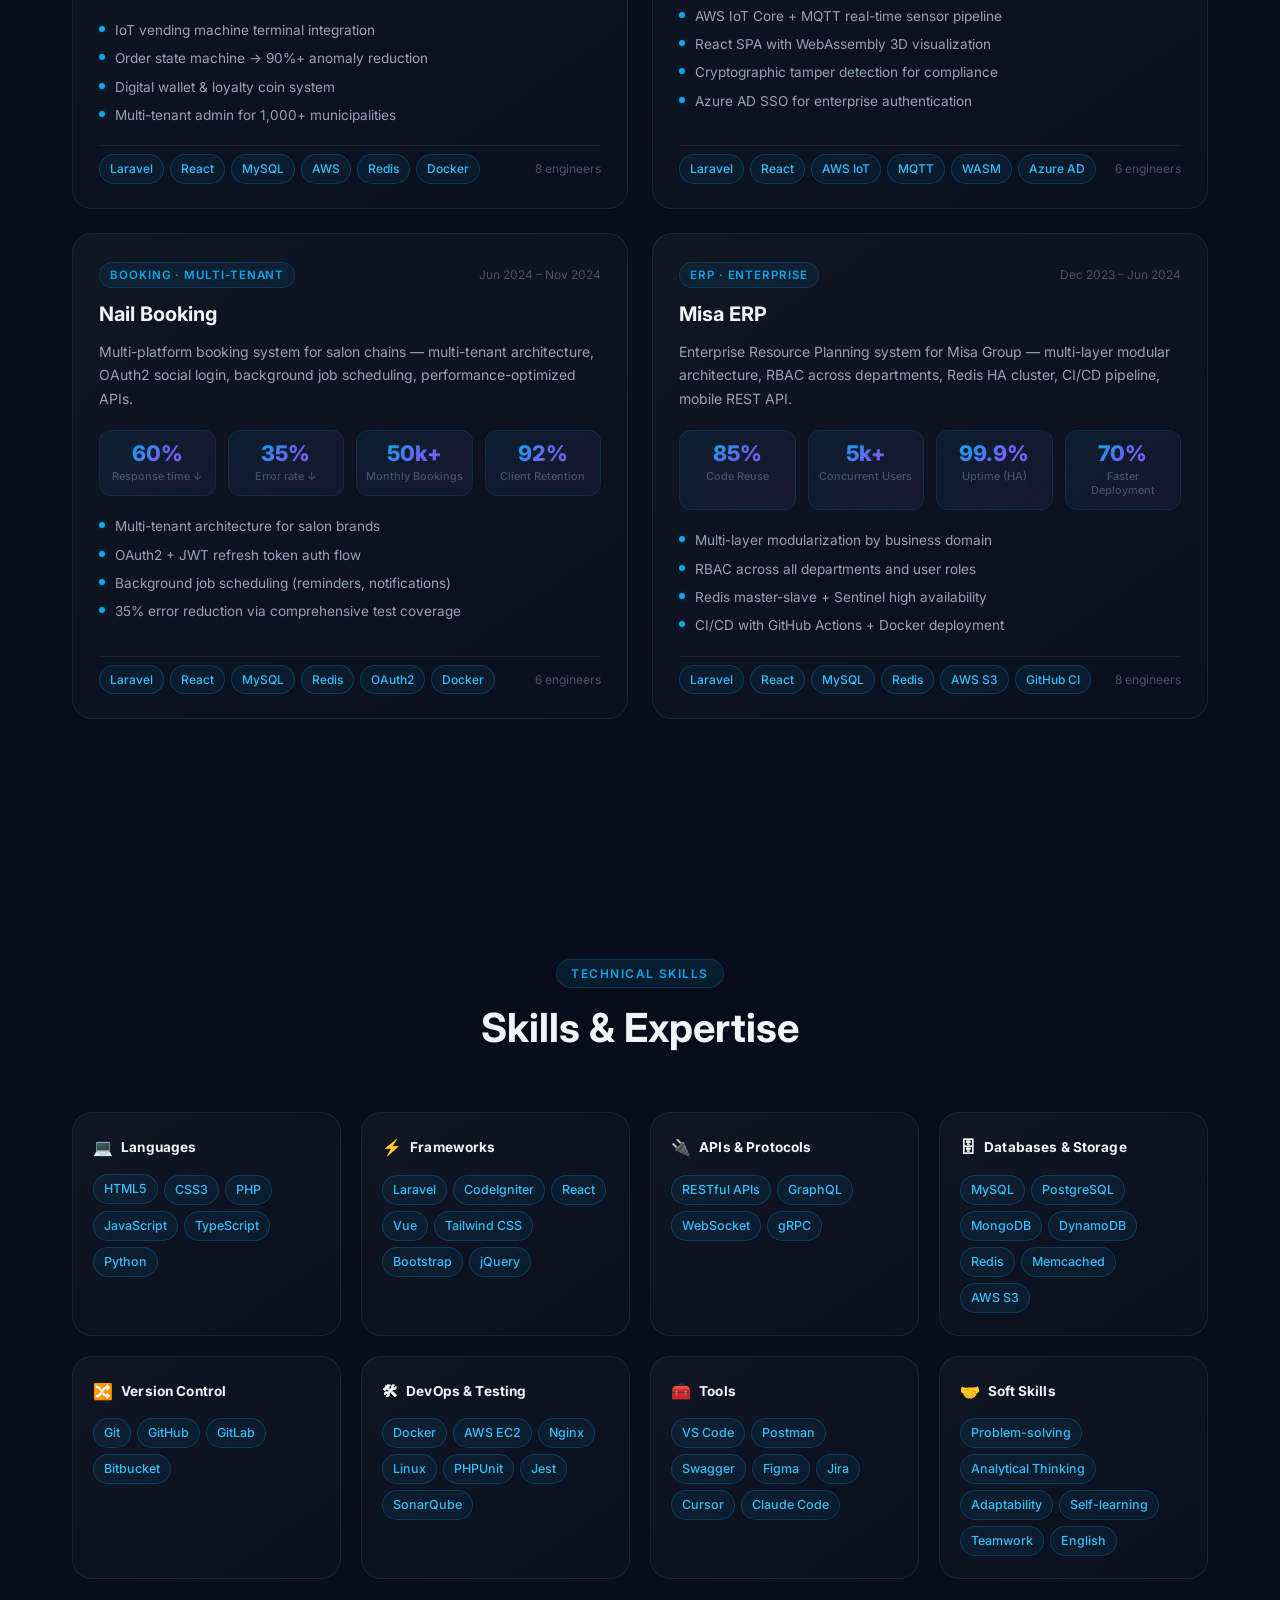
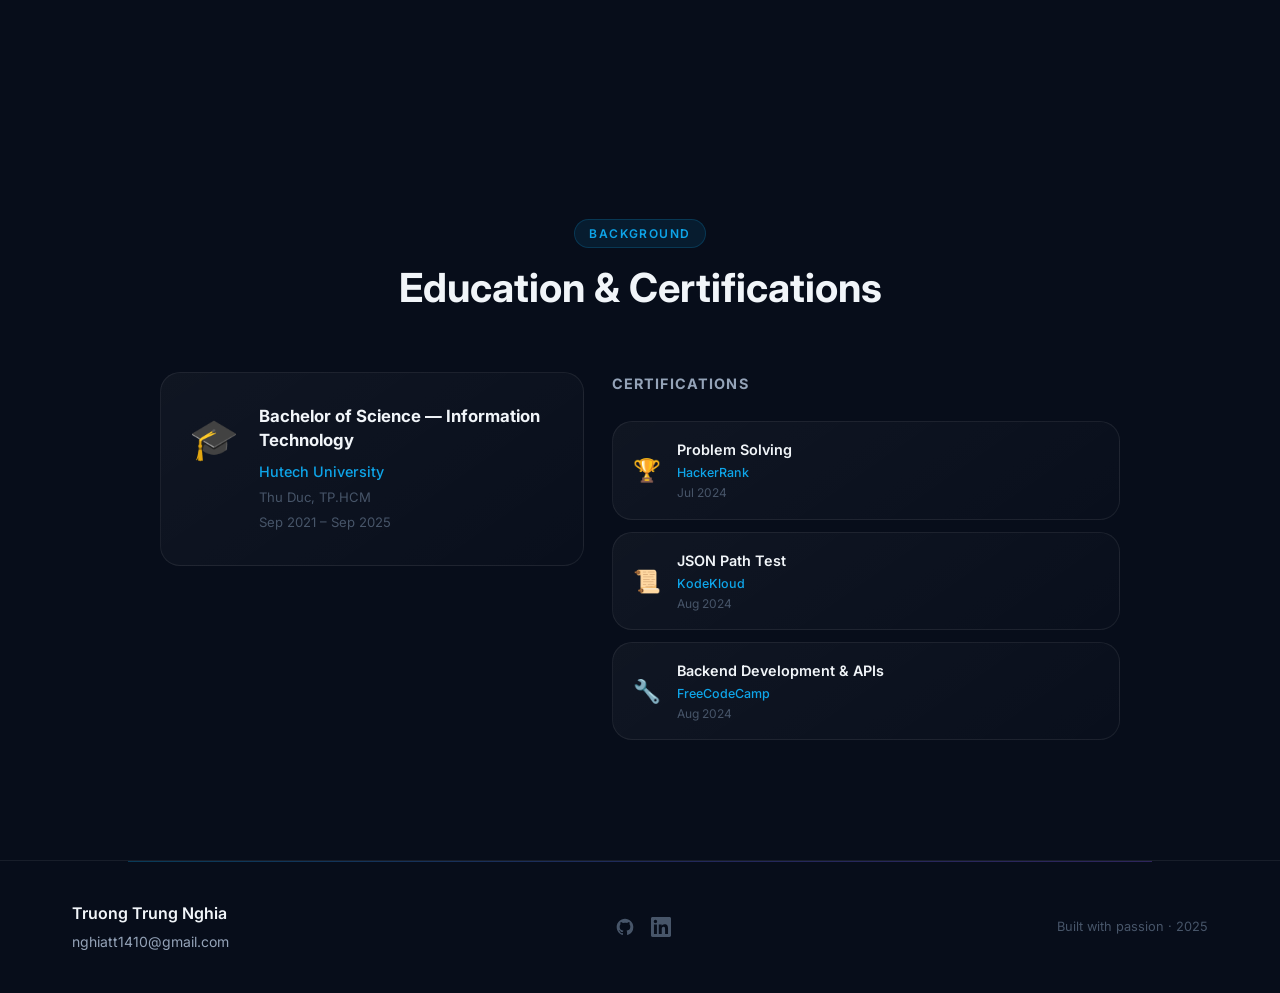
==== commit 18d9e9d7: "feat(05): implement 4-theme system and selector widget (Midnight, Arctic, Forest, Dusk)" ====
--- a/index.html
+++ b/index.html
@@ -19,6 +19,20 @@
   <link rel="preconnect" href="https://fonts.gstatic.com" crossorigin />
   <link href="https://fonts.googleapis.com/css2?family=Inter:wght@300;400;500;600;700;800&display=swap" rel="stylesheet" />
 
+  <!-- FOUC Prevention: Read theme from localStorage before first paint -->
+  <script>
+    (function() {
+      var validThemes = ['midnight','arctic','forest','dusk'];
+      try {
+        var t = localStorage.getItem('portfolio-theme');
+        if (validThemes.indexOf(t) !== -1) {
+          document.documentElement.setAttribute('data-theme', t);
+        }
+      } catch(e) {}
+    })();
+  </script>
+
+  <link rel="stylesheet" href="assets/css/themes.css" />
   <link rel="stylesheet" href="assets/css/style.css" />
 </head>
 <body>
@@ -628,6 +642,7 @@
     </div>
   </footer>
 
+  <script src="assets/js/theme.js"></script>
   <script src="assets/js/main.js"></script>
 </body>
 </html>
--- a/assets/css/themes.css
+++ b/assets/css/themes.css
@@ -0,0 +1,364 @@
+/* ═══════════════════════════════════════════════════════════
+   Portfolio Theme System
+   4 Themes: Midnight (default) · Arctic · Forest · Dusk
+   Applied via [data-theme] attribute on <html>
+   ═══════════════════════════════════════════════════════════ */
+
+/* ─── Midnight (Default) ─────────────────────────────────── */
+/* Already declared in :root inside style.css — no duplication needed.
+   Explicit [data-theme="midnight"] ensures it wins over other overrides. */
+:root,
+[data-theme="midnight"] {
+  --bg-primary:       #070d1a;
+  --bg-secondary:     #0d1629;
+  --bg-card:          rgba(255, 255, 255, 0.03);
+  --bg-card-hover:    rgba(255, 255, 255, 0.06);
+  --border-glass:     rgba(255, 255, 255, 0.07);
+  --border-hover:     rgba(14, 165, 233, 0.35);
+
+  --accent:           #0ea5e9;
+  --accent-2:         #6366f1;
+  --accent-3:         #8b5cf6;
+  --accent-teal:      #14b8a6;
+  --accent-glow:      rgba(14, 165, 233, 0.25);
+  --accent-hover:     #38bdf8;
+  --accent-rgb:       14, 165, 233;
+
+  --text-primary:     #f1f5f9;
+  --text-secondary:   #94a3b8;
+  --text-muted:       #475569;
+
+  --gradient-brand:   linear-gradient(135deg, #0ea5e9 0%, #6366f1 55%, #8b5cf6 100%);
+  --gradient-subtle:  linear-gradient(135deg, rgba(14,165,233,0.08) 0%, rgba(139,92,246,0.08) 100%);
+  --gradient-card:    linear-gradient(145deg, rgba(255,255,255,0.04) 0%, rgba(255,255,255,0.01) 100%);
+
+  --shadow-glow:      0 0 40px rgba(14, 165, 233, 0.15);
+  --shadow-card:      0 4px 24px rgba(0, 0, 0, 0.4);
+  --shadow-lift:      0 20px 48px rgba(14, 165, 233, 0.18);
+
+  --theme-swatch:     linear-gradient(135deg, #0ea5e9, #8b5cf6);
+  --theme-type:       dark;
+}
+
+/* ─── Arctic (Light) ─────────────────────────────────────── */
+[data-theme="arctic"] {
+  --bg-primary:       #f8fafc;
+  --bg-secondary:     #f1f5f9;
+  --bg-card:          rgba(255, 255, 255, 0.80);
+  --bg-card-hover:    rgba(255, 255, 255, 0.95);
+  --border-glass:     rgba(15, 23, 42, 0.08);
+  --border-hover:     rgba(79, 70, 229, 0.35);
+
+  --accent:           #4f46e5;
+  --accent-2:         #7c3aed;
+  --accent-3:         #2563eb;
+  --accent-teal:      #0891b2;
+  --accent-glow:      rgba(79, 70, 229, 0.15);
+  --accent-hover:     #6366f1;
+  --accent-rgb:       79, 70, 229;
+
+  --text-primary:     #1e293b;
+  --text-secondary:   #475569;
+  --text-muted:       #94a3b8;
+
+  --gradient-brand:   linear-gradient(135deg, #4f46e5 0%, #7c3aed 55%, #2563eb 100%);
+  --gradient-subtle:  linear-gradient(135deg, rgba(79,70,229,0.06) 0%, rgba(37,99,235,0.06) 100%);
+  --gradient-card:    linear-gradient(145deg, rgba(255,255,255,0.90) 0%, rgba(241,245,249,0.70) 100%);
+
+  --shadow-glow:      0 0 40px rgba(79, 70, 229, 0.10);
+  --shadow-card:      0 4px 24px rgba(15, 23, 42, 0.10);
+  --shadow-lift:      0 20px 48px rgba(79, 70, 229, 0.12);
+
+  --theme-swatch:     linear-gradient(135deg, #f8fafc 0%, #e0e7ff 100%);
+  --theme-type:       light;
+}
+
+/* ─── Forest (Dark) ──────────────────────────────────────── */
+[data-theme="forest"] {
+  --bg-primary:       #0d1f18;
+  --bg-secondary:     #122b21;
+  --bg-card:          rgba(255, 255, 255, 0.03);
+  --bg-card-hover:    rgba(255, 255, 255, 0.06);
+  --border-glass:     rgba(255, 255, 255, 0.07);
+  --border-hover:     rgba(16, 185, 129, 0.35);
+
+  --accent:           #10b981;
+  --accent-2:         #059669;
+  --accent-3:         #34d399;
+  --accent-teal:      #0d9488;
+  --accent-glow:      rgba(16, 185, 129, 0.25);
+  --accent-hover:     #34d399;
+  --accent-rgb:       16, 185, 129;
+
+  --text-primary:     #f0fdf4;
+  --text-secondary:   #a7f3d0;
+  --text-muted:       #6ee7b7;
+
+  --gradient-brand:   linear-gradient(135deg, #10b981 0%, #059669 55%, #34d399 100%);
+  --gradient-subtle:  linear-gradient(135deg, rgba(16,185,129,0.08) 0%, rgba(52,211,153,0.08) 100%);
+  --gradient-card:    linear-gradient(145deg, rgba(255,255,255,0.04) 0%, rgba(255,255,255,0.01) 100%);
+
+  --shadow-glow:      0 0 40px rgba(16, 185, 129, 0.15);
+  --shadow-card:      0 4px 24px rgba(0, 0, 0, 0.40);
+  --shadow-lift:      0 20px 48px rgba(16, 185, 129, 0.18);
+
+  --theme-swatch:     linear-gradient(135deg, #10b981, #059669);
+  --theme-type:       dark;
+}
+
+/* ─── Dusk (Dark) ────────────────────────────────────────── */
+[data-theme="dusk"] {
+  --bg-primary:       #0f0a1e;
+  --bg-secondary:     #18102e;
+  --bg-card:          rgba(255, 255, 255, 0.03);
+  --bg-card-hover:    rgba(255, 255, 255, 0.06);
+  --border-glass:     rgba(255, 255, 255, 0.07);
+  --border-hover:     rgba(244, 114, 182, 0.35);
+
+  --accent:           #f472b6;
+  --accent-2:         #a855f7;
+  --accent-3:         #ec4899;
+  --accent-teal:      #c084fc;
+  --accent-glow:      rgba(244, 114, 182, 0.25);
+  --accent-hover:     #fb7185;
+  --accent-rgb:       244, 114, 182;
+
+  --text-primary:     #fdf4ff;
+  --text-secondary:   #e9d5ff;
+  --text-muted:       #c4b5fd;
+
+  --gradient-brand:   linear-gradient(135deg, #f472b6 0%, #a855f7 55%, #ec4899 100%);
+  --gradient-subtle:  linear-gradient(135deg, rgba(244,114,182,0.08) 0%, rgba(168,85,247,0.08) 100%);
+  --gradient-card:    linear-gradient(145deg, rgba(255,255,255,0.04) 0%, rgba(255,255,255,0.01) 100%);
+
+  --shadow-glow:      0 0 40px rgba(244, 114, 182, 0.15);
+  --shadow-card:      0 4px 24px rgba(0, 0, 0, 0.40);
+  --shadow-lift:      0 20px 48px rgba(244, 114, 182, 0.18);
+
+  --theme-swatch:     linear-gradient(135deg, #f472b6, #a855f7);
+  --theme-type:       dark;
+}
+
+/* ─── Smooth theme transition ────────────────────────────── */
+/* Applied via JS class toggle — removed after 400ms to keep hover transitions fast */
+html.theme-transitioning,
+html.theme-transitioning *,
+html.theme-transitioning *::before,
+html.theme-transitioning *::after {
+  transition:
+    background-color 0.3s ease,
+    border-color 0.3s ease,
+    color 0.25s ease,
+    box-shadow 0.3s ease !important;
+}
+
+/* ─── Arctic light-mode overrides ───────────────────────────
+   Some elements need extra help adapting to light backgrounds. */
+[data-theme="arctic"] body {
+  background-color: var(--bg-primary);
+  color: var(--text-primary);
+}
+
+[data-theme="arctic"] .hero-bg-mesh {
+  background:
+    radial-gradient(ellipse 80% 50% at 50% -20%, rgba(79,70,229,0.06) 0%, transparent 60%),
+    radial-gradient(ellipse 60% 40% at 80% 60%, rgba(124,58,237,0.05) 0%, transparent 60%),
+    radial-gradient(ellipse 50% 60% at 10% 80%, rgba(8,145,178,0.04) 0%, transparent 60%);
+}
+
+[data-theme="arctic"] .hero-bg-mesh::after {
+  background-image: radial-gradient(rgba(79,70,229,0.06) 1px, transparent 1px);
+}
+
+[data-theme="arctic"] .nav-inner {
+  background: rgba(248, 250, 252, 0.92);
+}
+
+[data-theme="arctic"] .nav-inner.scrolled {
+  background: rgba(241, 245, 249, 0.97);
+  border-color: rgba(79, 70, 229, 0.15);
+}
+
+[data-theme="arctic"] .nav-link {
+  color: #475569;
+}
+
+[data-theme="arctic"] .nav-link:hover,
+[data-theme="arctic"] .nav-link.active {
+  color: #1e293b;
+  background: rgba(79, 70, 229, 0.08);
+}
+
+[data-theme="arctic"] footer#contact {
+  border-top-color: rgba(15, 23, 42, 0.10);
+}
+
+[data-theme="arctic"] .timeline::before {
+  background: linear-gradient(to bottom, var(--accent), var(--accent-3), transparent);
+}
+
+/* ─── Theme Selector Widget ──────────────────────────────── */
+.theme-selector {
+  position: relative;
+  display: flex;
+  align-items: center;
+  flex-shrink: 0;
+}
+
+#theme-toggle {
+  width: 36px;
+  height: 36px;
+  border-radius: var(--radius-pill);
+  background: rgba(255, 255, 255, 0.06);
+  border: 1px solid var(--border-glass);
+  color: var(--text-secondary);
+  display: flex;
+  align-items: center;
+  justify-content: center;
+  cursor: pointer;
+  transition: var(--transition);
+  position: relative;
+}
+
+#theme-toggle:hover {
+  border-color: var(--border-hover);
+  color: var(--accent);
+  background: rgba(var(--accent-rgb), 0.08);
+}
+
+#theme-toggle[aria-expanded="true"] {
+  border-color: var(--accent);
+  color: var(--accent);
+  background: rgba(var(--accent-rgb), 0.10);
+  box-shadow: 0 0 12px rgba(var(--accent-rgb), 0.25);
+}
+
+#theme-toggle svg {
+  transition: transform 0.3s ease;
+}
+
+#theme-toggle[aria-expanded="true"] svg {
+  transform: rotate(30deg);
+}
+
+/* Arctic needs different toggle bg */
+[data-theme="arctic"] #theme-toggle {
+  background: rgba(15, 23, 42, 0.05);
+  border-color: rgba(15, 23, 42, 0.12);
+  color: #475569;
+}
+
+[data-theme="arctic"] #theme-toggle:hover {
+  border-color: var(--border-hover);
+  color: var(--accent);
+  background: rgba(var(--accent-rgb), 0.08);
+}
+
+[data-theme="arctic"] #theme-toggle[aria-expanded="true"] {
+  border-color: var(--accent);
+  color: var(--accent);
+}
+
+/* Panel */
+.theme-panel {
+  position: absolute;
+  top: calc(100% + 8px);
+  right: 0;
+  width: 192px;
+  padding: 8px;
+  background: var(--bg-secondary);
+  border: 1px solid var(--border-glass);
+  border-radius: var(--radius-lg);
+  backdrop-filter: blur(20px);
+  -webkit-backdrop-filter: blur(20px);
+  box-shadow: var(--shadow-card);
+  z-index: 1001;
+  opacity: 0;
+  transform: translateY(-8px);
+  pointer-events: none;
+  transition: opacity 0.2s ease-out, transform 0.2s ease-out;
+}
+
+.theme-panel.open {
+  opacity: 1;
+  transform: translateY(0);
+  pointer-events: all;
+}
+
+.theme-panel-label {
+  font-size: 0.7rem;
+  font-weight: 600;
+  letter-spacing: 0.1em;
+  text-transform: uppercase;
+  color: var(--text-muted);
+  padding: 4px 10px 8px;
+  display: block;
+}
+
+/* Theme option row */
+.theme-option {
+  display: flex;
+  align-items: center;
+  gap: 10px;
+  width: 100%;
+  padding: 8px 10px;
+  border-radius: var(--radius-md);
+  background: none;
+  border: none;
+  cursor: pointer;
+  font-family: inherit;
+  font-size: 0.875rem;
+  font-weight: 500;
+  color: var(--text-primary);
+  text-align: left;
+  transition: background-color 0.15s ease;
+}
+
+.theme-option:hover {
+  background: rgba(255, 255, 255, 0.05);
+}
+
+[data-theme="arctic"] .theme-option:hover {
+  background: rgba(15, 23, 42, 0.05);
+}
+
+.theme-option[aria-selected="true"] {
+  background: rgba(var(--accent-rgb), 0.10);
+}
+
+.theme-swatch {
+  width: 20px;
+  height: 20px;
+  border-radius: 50%;
+  flex-shrink: 0;
+  border: 1.5px solid rgba(255, 255, 255, 0.15);
+}
+
+/* Arctic swatch needs dark border */
+[data-theme="arctic"] .theme-swatch {
+  border-color: rgba(15, 23, 42, 0.15);
+}
+
+.theme-option-label {
+  flex: 1;
+}
+
+.theme-check {
+  width: 14px;
+  height: 14px;
+  color: var(--accent);
+  flex-shrink: 0;
+  opacity: 0;
+  transition: opacity 0.15s ease;
+}
+
+.theme-option[aria-selected="true"] .theme-check {
+  opacity: 1;
+}
+
+/* Mobile adjustments */
+@media (max-width: 480px) {
+  .theme-panel {
+    right: -8px;
+  }
+}
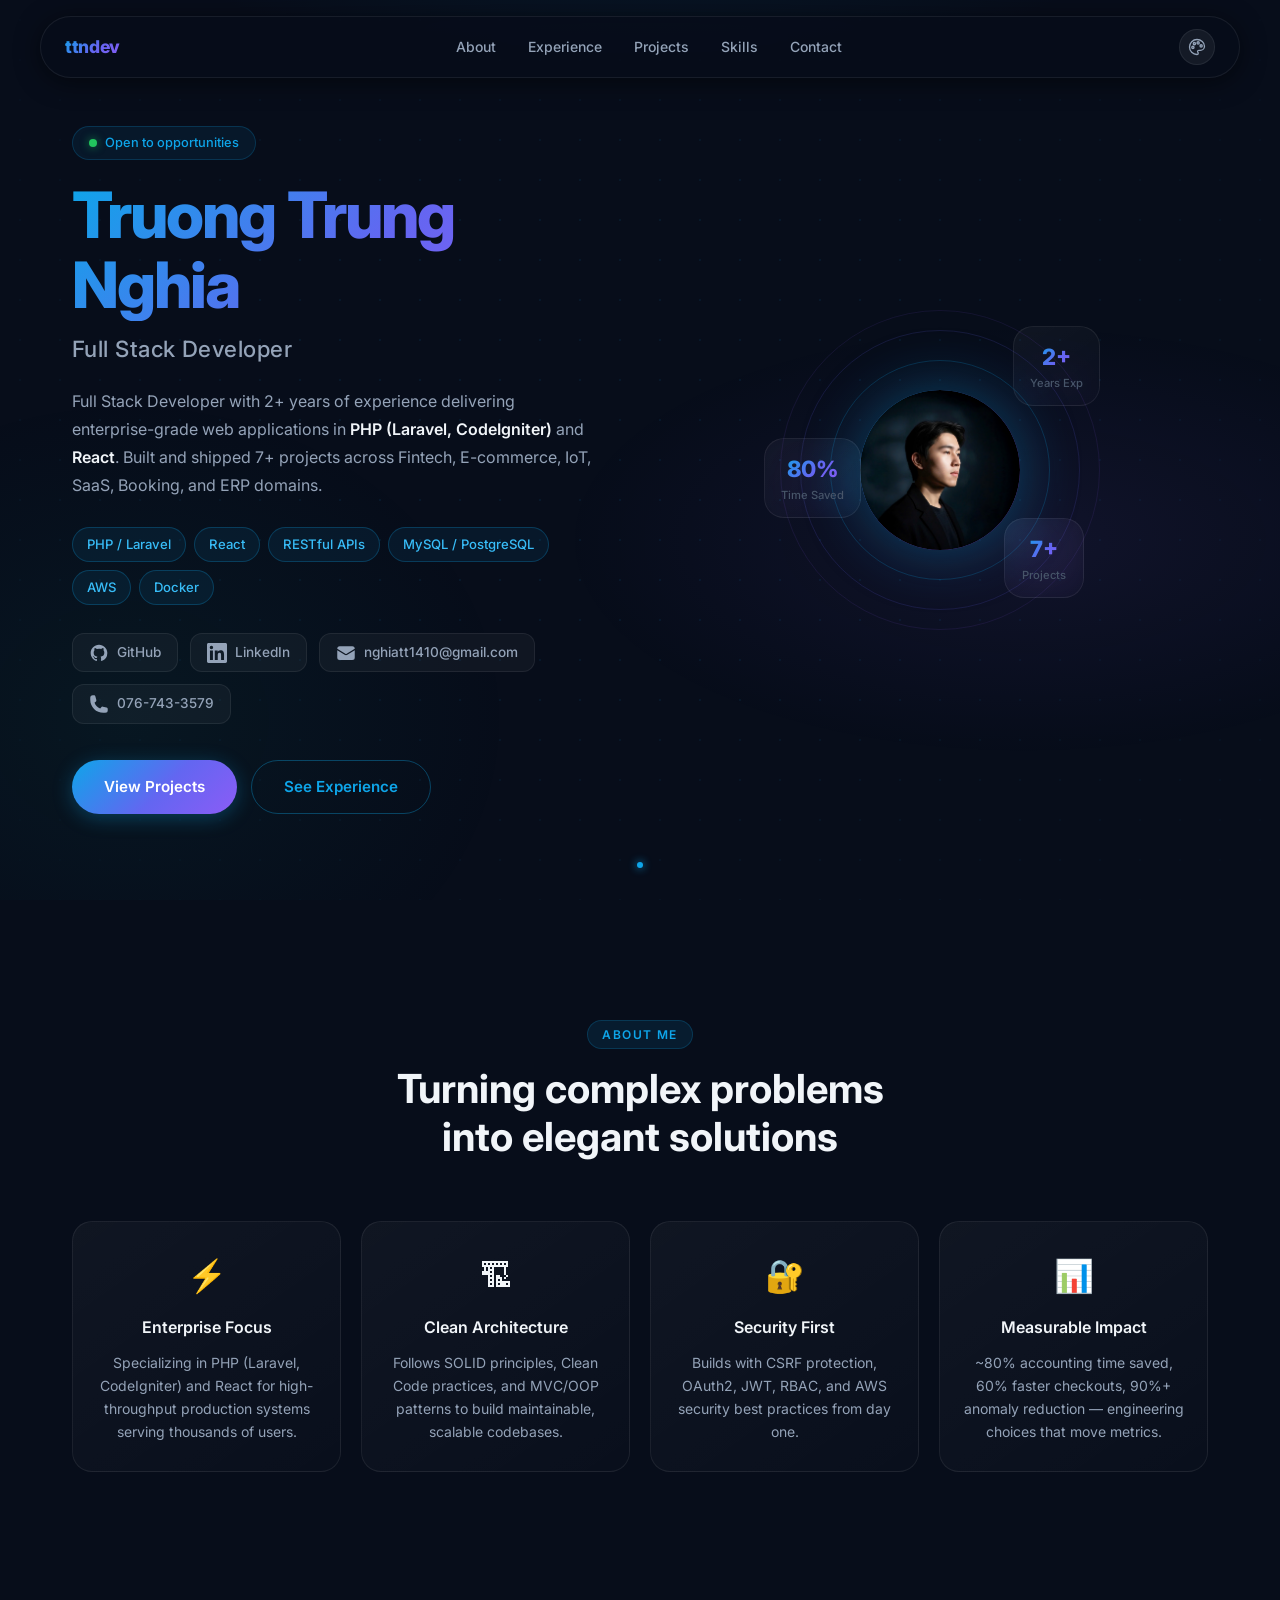
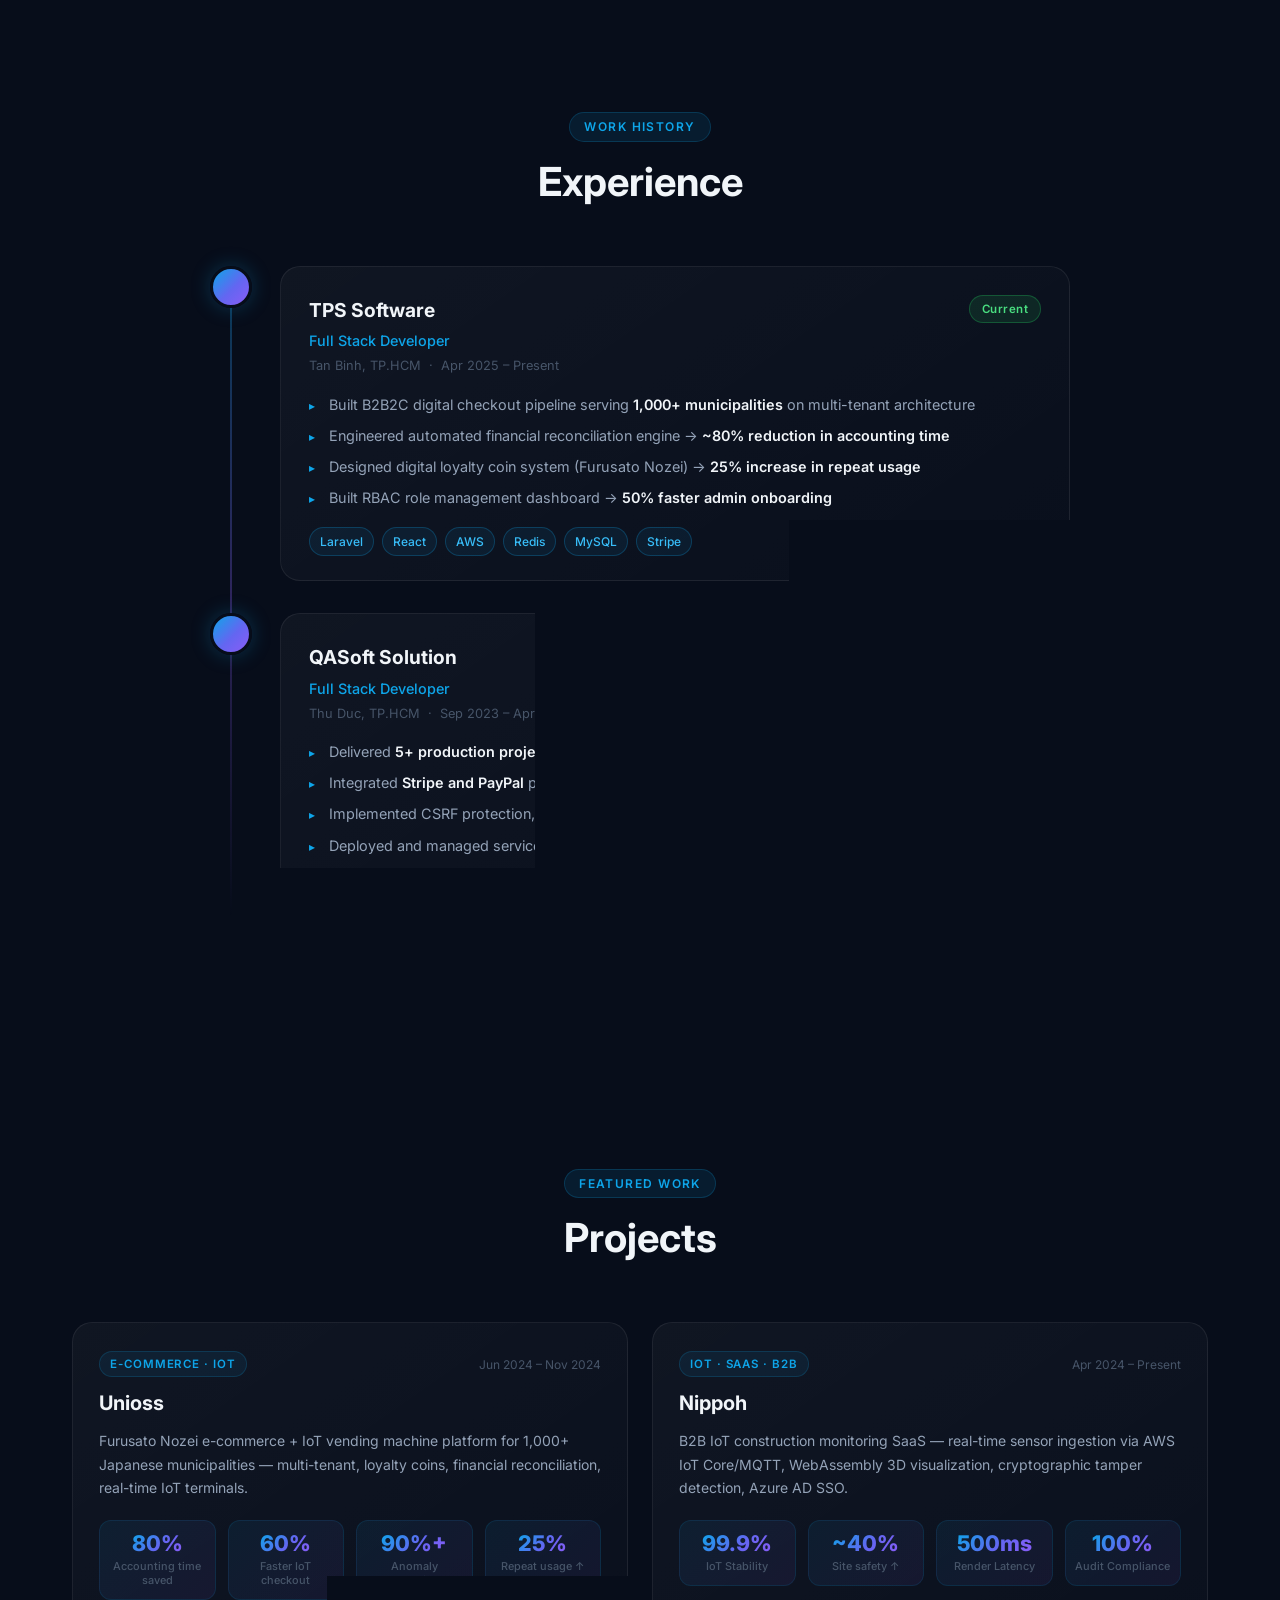
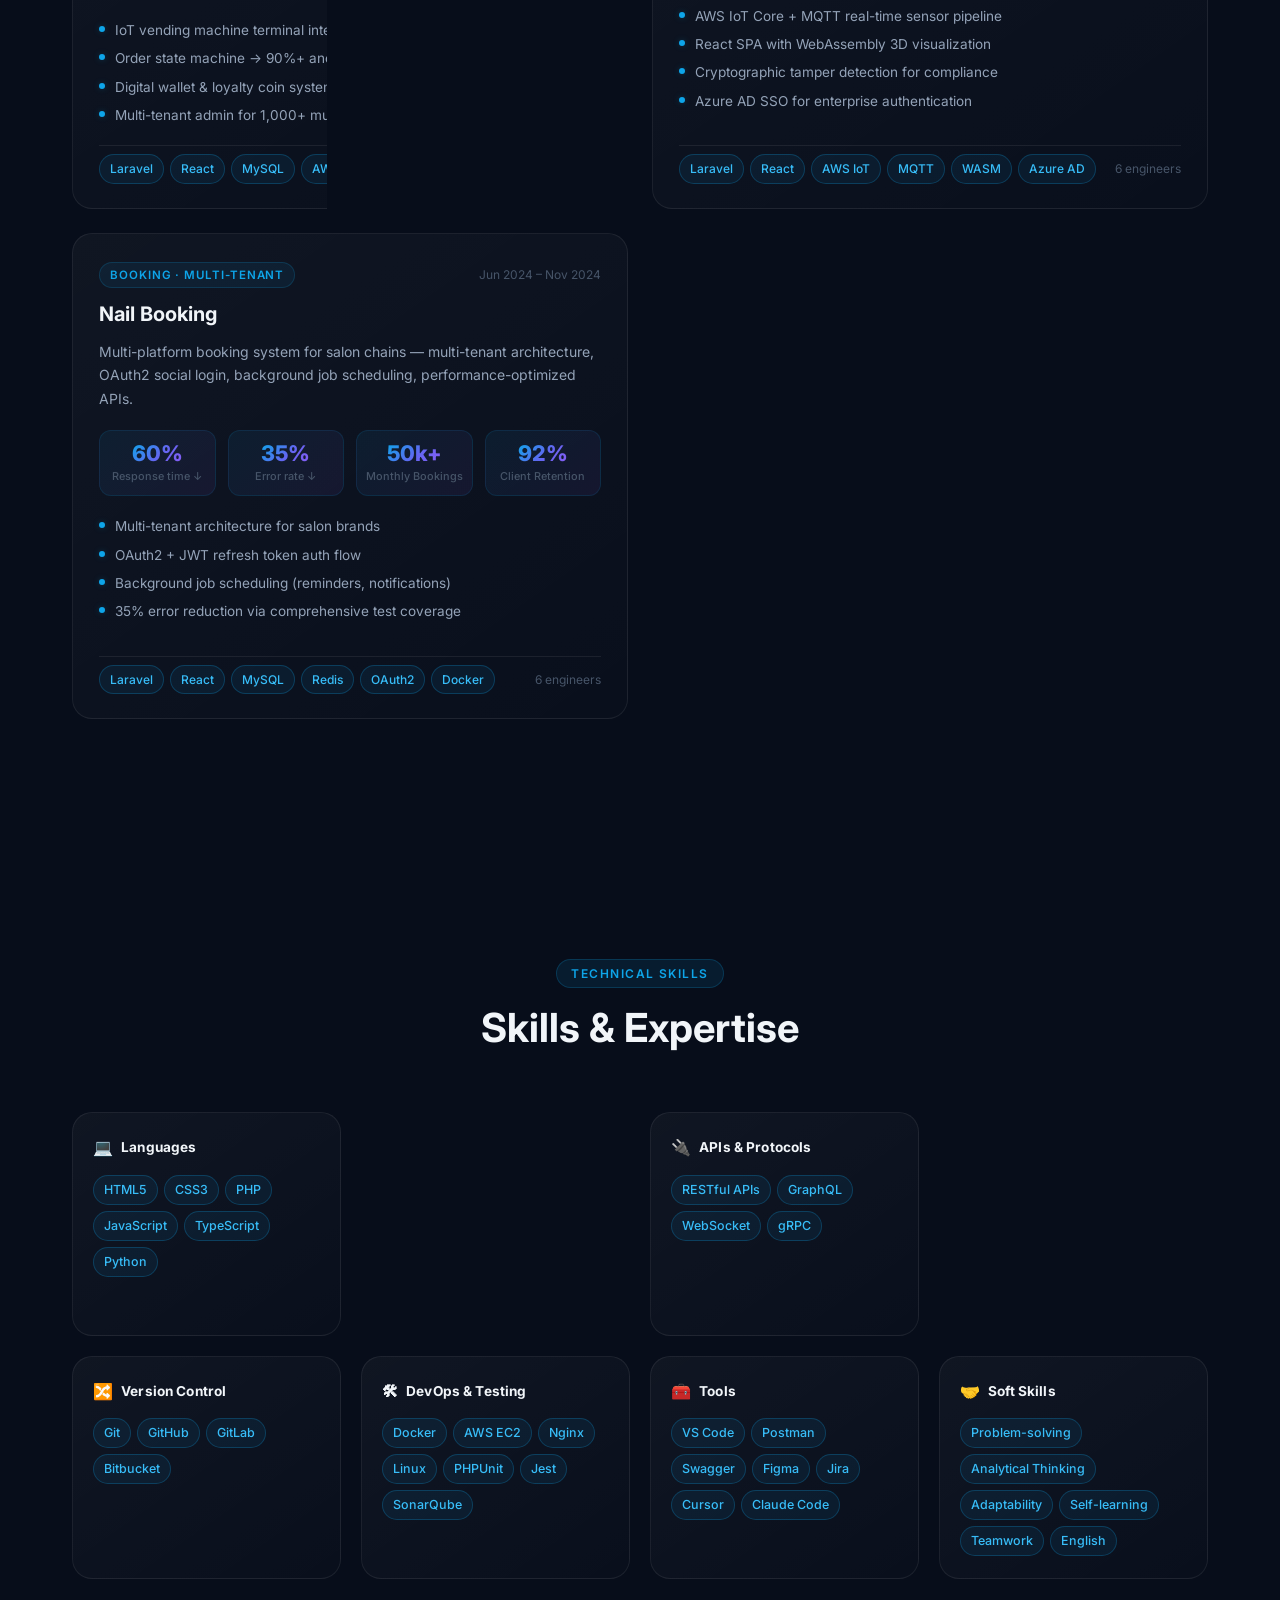
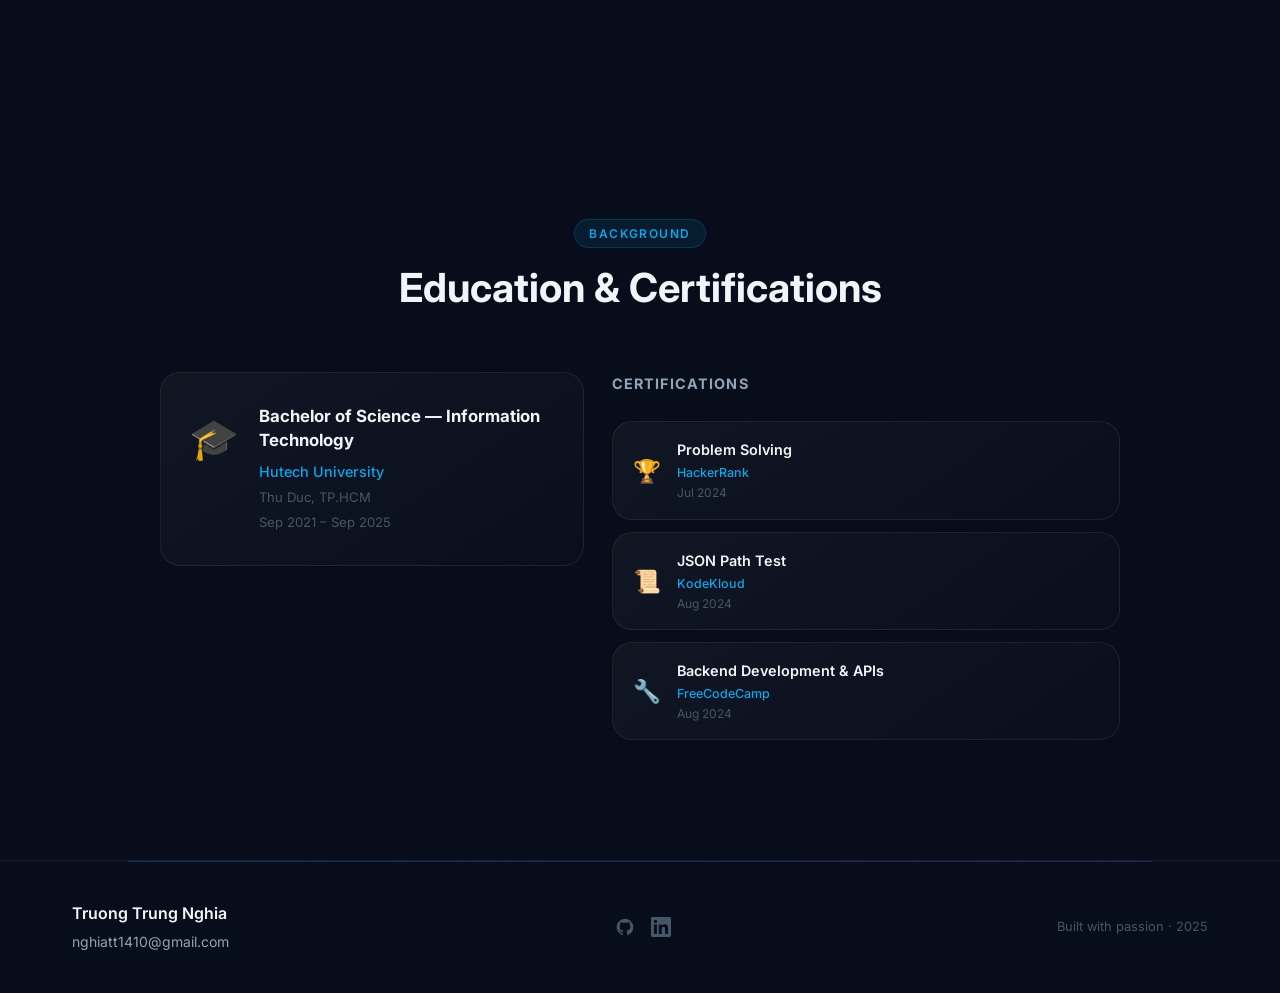
==== commit 37ef80ec: "feat: update favicon to use avatar image" ====
--- a/index.html
+++ b/index.html
@@ -4,7 +4,7 @@
   <meta charset="UTF-8" />
   <meta name="viewport" content="width=device-width, initial-scale=1.0" />
   <!-- Favicon -->
-  <link rel="icon" type="image/svg+xml" href="data:image/svg+xml,<svg xmlns='http://www.w3.org/2000/svg' viewBox='0 0 100 100'><rect width='100' height='100' rx='20' fill='%230ea5e9'/><text y='72' x='50' text-anchor='middle' font-size='60' font-family='Inter,Arial,sans-serif' font-weight='900' fill='white'>T</text></svg>" />
+  <link rel="icon" type="image/jpeg" href="assets/images/avatar.jpeg" />
   <title>Truong Trung Nghia — Full Stack Developer</title>
   <meta name="description" content="Portfolio of Truong Trung Nghia, a Full Stack Developer with 2+ years of experience building enterprise-grade web applications in PHP, Laravel, CodeIgniter, and React." />
 
@@ -32,8 +32,8 @@
     })();
   </script>
 
+  <link rel="stylesheet" href="assets/css/style.css" />
   <link rel="stylesheet" href="assets/css/themes.css" />
-  <link rel="stylesheet" href="assets/css/style.css" />
 </head>
 <body>
 
--- a/assets/css/style.css
+++ b/assets/css/style.css
@@ -10,13 +10,15 @@
   --bg-card:          rgba(255, 255, 255, 0.03);
   --bg-card-hover:    rgba(255, 255, 255, 0.06);
   --border-glass:     rgba(255, 255, 255, 0.07);
-  --border-hover:     rgba(14, 165, 233, 0.35);
+  --border-hover:     rgba(var(--accent-rgb), 0.35);
 
   --accent:           #0ea5e9;
+  --accent-rgb:       14, 165, 233;
+  --bg-rgb:           7, 13, 26;
   --accent-2:         #6366f1;
   --accent-3:         #8b5cf6;
   --accent-teal:      #14b8a6;
-  --accent-glow:      rgba(14, 165, 233, 0.25);
+  --accent-glow:      rgba(var(--accent-rgb), 0.25);
   --accent-hover:     #38bdf8;
 
   --text-primary:     #f1f5f9;
@@ -24,7 +26,7 @@
   --text-muted:       #475569;
 
   --gradient-brand:   linear-gradient(135deg, #0ea5e9 0%, #6366f1 55%, #8b5cf6 100%);
-  --gradient-subtle:  linear-gradient(135deg, rgba(14,165,233,0.08) 0%, rgba(139,92,246,0.08) 100%);
+  --gradient-subtle:  linear-gradient(135deg, rgba(var(--accent-rgb),0.08) 0%, rgba(139,92,246,0.08) 100%);
   --gradient-card:    linear-gradient(145deg, rgba(255,255,255,0.04) 0%, rgba(255,255,255,0.01) 100%);
 
   --radius-sm:        8px;
@@ -33,9 +35,9 @@
   --radius-xl:        28px;
   --radius-pill:      999px;
 
-  --shadow-glow:      0 0 40px rgba(14, 165, 233, 0.15);
+  --shadow-glow:      0 0 40px rgba(var(--accent-rgb), 0.15);
   --shadow-card:      0 4px 24px rgba(0, 0, 0, 0.4);
-  --shadow-lift:      0 20px 48px rgba(14, 165, 233, 0.18);
+  --shadow-lift:      0 20px 48px rgba(var(--accent-rgb), 0.18);
 
   --transition:       all 0.3s cubic-bezier(0.4, 0, 0.2, 1);
   --transition-slow:  all 0.5s cubic-bezier(0.4, 0, 0.2, 1);
@@ -111,8 +113,8 @@
   letter-spacing: 0.12em;
   text-transform: uppercase;
   color: var(--accent);
-  background: rgba(14, 165, 233, 0.1);
-  border: 1px solid rgba(14, 165, 233, 0.2);
+  background: rgba(var(--accent-rgb), 0.1);
+  border: 1px solid rgba(var(--accent-rgb), 0.2);
   padding: 4px 14px;
   border-radius: var(--radius-pill);
   margin-bottom: 16px;
@@ -130,18 +132,18 @@
   align-items: center;
   padding: 6px 14px;
   border-radius: var(--radius-pill);
-  border: 1px solid rgba(14, 165, 233, 0.25);
-  background: rgba(14, 165, 233, 0.08);
+  border: 1px solid rgba(var(--accent-rgb), 0.25);
+  background: rgba(var(--accent-rgb), 0.08);
   color: var(--accent-hover);
   font-size: 0.82rem;
   font-weight: 500;
   transition: var(--transition);
 }
 .chip:hover {
-  background: rgba(14, 165, 233, 0.18);
-  border-color: rgba(14, 165, 233, 0.5);
+  background: rgba(var(--accent-rgb), 0.18);
+  border-color: rgba(var(--accent-rgb), 0.5);
   transform: translateY(-2px);
-  box-shadow: 0 4px 16px rgba(14, 165, 233, 0.2);
+  box-shadow: 0 4px 16px rgba(var(--accent-rgb), 0.2);
 }
 .chip-sm { font-size: 0.75rem; padding: 4px 10px; }
 
@@ -157,11 +159,11 @@
   font-size: 0.95rem;
   border-radius: var(--radius-pill);
   transition: var(--transition);
-  box-shadow: 0 4px 20px rgba(14, 165, 233, 0.3);
+  box-shadow: 0 4px 20px rgba(var(--accent-rgb), 0.3);
 }
 .btn-primary:hover {
   transform: translateY(-2px);
-  box-shadow: 0 8px 32px rgba(14, 165, 233, 0.4);
+  box-shadow: 0 8px 32px rgba(var(--accent-rgb), 0.4);
   filter: brightness(1.1);
 }
 .btn-ghost {
@@ -177,7 +179,7 @@
   transition: var(--transition);
 }
 .btn-ghost:hover {
-  background: rgba(14, 165, 233, 0.1);
+  background: rgba(var(--accent-rgb), 0.1);
   transform: translateY(-2px);
 }
 
@@ -221,7 +223,7 @@
   justify-content: space-between;
   padding: 12px 24px;
   border-radius: var(--radius-pill);
-  background: rgba(7, 13, 26, 0.85);
+  background: rgba(var(--bg-rgb), 0.85);
   border: 1px solid var(--border-glass);
   backdrop-filter: blur(20px);
   -webkit-backdrop-filter: blur(20px);
@@ -229,9 +231,9 @@
   transition: var(--transition);
 }
 .nav-inner.scrolled {
-  background: rgba(7, 13, 26, 0.95);
-  border-color: rgba(14, 165, 233, 0.15);
-  box-shadow: 0 8px 32px rgba(0, 0, 0, 0.6), 0 0 0 1px rgba(14, 165, 233, 0.08);
+  background: rgba(var(--bg-rgb), 0.95);
+  border-color: rgba(var(--accent-rgb), 0.15);
+  box-shadow: 0 8px 32px rgba(0, 0, 0, 0.6), 0 0 0 1px rgba(var(--accent-rgb), 0.08);
 }
 .nav-logo {
   font-size: 1.1rem;
@@ -258,7 +260,7 @@
 .nav-link:hover,
 .nav-link.active {
   color: var(--text-primary);
-  background: rgba(14, 165, 233, 0.1);
+  background: rgba(var(--accent-rgb), 0.1);
 }
 .nav-link.active { color: var(--accent); }
 
@@ -292,7 +294,7 @@
   position: absolute;
   inset: 0;
   background:
-    radial-gradient(ellipse 80% 50% at 50% -20%, rgba(14, 165, 233, 0.12) 0%, transparent 60%),
+    radial-gradient(ellipse 80% 50% at 50% -20%, rgba(var(--accent-rgb), 0.12) 0%, transparent 60%),
     radial-gradient(ellipse 60% 40% at 80% 60%, rgba(139, 92, 246, 0.08) 0%, transparent 60%),
     radial-gradient(ellipse 50% 60% at 10% 80%, rgba(20, 184, 166, 0.06) 0%, transparent 60%);
   pointer-events: none;
@@ -302,7 +304,7 @@
   position: absolute;
   inset: 0;
   background-image:
-    radial-gradient(rgba(14, 165, 233, 0.08) 1px, transparent 1px);
+    radial-gradient(rgba(var(--accent-rgb), 0.08) 1px, transparent 1px);
   background-size: 40px 40px;
   mask-image: radial-gradient(ellipse 80% 80% at 50% 50%, black 30%, transparent 100%);
   animation: meshFloat 12s ease-in-out infinite alternate;
@@ -330,8 +332,8 @@
   font-size: 0.8rem;
   font-weight: 500;
   color: var(--accent);
-  background: rgba(14, 165, 233, 0.08);
-  border: 1px solid rgba(14, 165, 233, 0.2);
+  background: rgba(var(--accent-rgb), 0.08);
+  border: 1px solid rgba(var(--accent-rgb), 0.2);
   padding: 6px 16px;
   border-radius: var(--radius-pill);
   margin-bottom: 20px;
@@ -406,8 +408,8 @@
 }
 .hero-link:hover {
   color: var(--accent);
-  border-color: rgba(14, 165, 233, 0.3);
-  background: rgba(14, 165, 233, 0.06);
+  border-color: rgba(var(--accent-rgb), 0.3);
+  background: rgba(var(--accent-rgb), 0.06);
   transform: translateY(-2px);
 }
 
@@ -442,7 +444,7 @@
   justify-content: center;
   border-radius: 50%;
   background: var(--gradient-brand);
-  box-shadow: 0 0 60px rgba(14, 165, 233, 0.35);
+  box-shadow: 0 0 60px rgba(var(--accent-rgb), 0.35);
 }
 .avatar-img {
   width: 100%;
@@ -463,11 +465,11 @@
   top: 50%;
   left: 50%;
   border-radius: 50%;
-  border: 1px solid rgba(14, 165, 233, 0.15);
+  border: 1px solid rgba(var(--accent-rgb), 0.15);
   transform: translate(-50%, -50%);
   animation: orbit 12s linear infinite;
 }
-.ring-1 { width: 220px; height: 220px; animation-duration: 10s; border-color: rgba(14,165,233,0.2); }
+.ring-1 { width: 220px; height: 220px; animation-duration: 10s; border-color: rgba(var(--accent-rgb),0.2); }
 .ring-2 { width: 280px; height: 280px; animation-duration: 15s; animation-direction: reverse; border-color: rgba(99,102,241,0.15); }
 .ring-3 { width: 320px; height: 320px; animation-duration: 20s; border-color: rgba(139,92,246,0.1); }
 @keyframes orbit {
@@ -802,8 +804,8 @@
   letter-spacing: 0.08em;
   text-transform: uppercase;
   color: var(--accent);
-  background: rgba(14, 165, 233, 0.08);
-  border: 1px solid rgba(14, 165, 233, 0.18);
+  background: rgba(var(--accent-rgb), 0.08);
+  border: 1px solid rgba(var(--accent-rgb), 0.18);
   padding: 3px 10px;
   border-radius: var(--radius-pill);
 }
@@ -832,7 +834,7 @@
   flex-direction: column;
   align-items: center;
   background: var(--gradient-subtle);
-  border: 1px solid rgba(14, 165, 233, 0.12);
+  border: 1px solid rgba(var(--accent-rgb), 0.12);
   border-radius: var(--radius-md);
   padding: 12px 8px;
   text-align: center;
@@ -1002,7 +1004,7 @@
 ::-webkit-scrollbar-thumb:hover { background: var(--accent-hover); }
 
 /* ─── Selection ──────────────────────────────────────────── */
-::selection { background: rgba(14, 165, 233, 0.3); color: var(--text-primary); }
+::selection { background: rgba(var(--accent-rgb), 0.3); color: var(--text-primary); }
 
 /* ─── Footer Gradient Border ─────────────────────────────── */
 footer#contact { position: relative; }
--- a/assets/css/themes.css
+++ b/assets/css/themes.css
@@ -8,7 +8,7 @@
 /* Already declared in :root inside style.css — no duplication needed.
    Explicit [data-theme="midnight"] ensures it wins over other overrides. */
 :root,
-[data-theme="midnight"] {
+:root[data-theme="midnight"] {
   --bg-primary:       #070d1a;
   --bg-secondary:     #0d1629;
   --bg-card:          rgba(255, 255, 255, 0.03);
@@ -41,7 +41,7 @@
 }
 
 /* ─── Arctic (Light) ─────────────────────────────────────── */
-[data-theme="arctic"] {
+:root[data-theme="arctic"] {
   --bg-primary:       #f8fafc;
   --bg-secondary:     #f1f5f9;
   --bg-card:          rgba(255, 255, 255, 0.80);
@@ -56,6 +56,7 @@
   --accent-glow:      rgba(79, 70, 229, 0.15);
   --accent-hover:     #6366f1;
   --accent-rgb:       79, 70, 229;
+  --bg-rgb:           248, 250, 252;
 
   --text-primary:     #1e293b;
   --text-secondary:   #475569;
@@ -74,7 +75,7 @@
 }
 
 /* ─── Forest (Dark) ──────────────────────────────────────── */
-[data-theme="forest"] {
+:root[data-theme="forest"] {
   --bg-primary:       #0d1f18;
   --bg-secondary:     #122b21;
   --bg-card:          rgba(255, 255, 255, 0.03);
@@ -89,6 +90,7 @@
   --accent-glow:      rgba(16, 185, 129, 0.25);
   --accent-hover:     #34d399;
   --accent-rgb:       16, 185, 129;
+  --bg-rgb:           13, 31, 24;
 
   --text-primary:     #f0fdf4;
   --text-secondary:   #a7f3d0;
@@ -107,7 +109,7 @@
 }
 
 /* ─── Dusk (Dark) ────────────────────────────────────────── */
-[data-theme="dusk"] {
+:root[data-theme="dusk"] {
   --bg-primary:       #0f0a1e;
   --bg-secondary:     #18102e;
   --bg-card:          rgba(255, 255, 255, 0.03);
@@ -122,6 +124,7 @@
   --accent-glow:      rgba(244, 114, 182, 0.25);
   --accent-hover:     #fb7185;
   --accent-rgb:       244, 114, 182;
+  --bg-rgb:           15, 10, 30;
 
   --text-primary:     #fdf4ff;
   --text-secondary:   #e9d5ff;
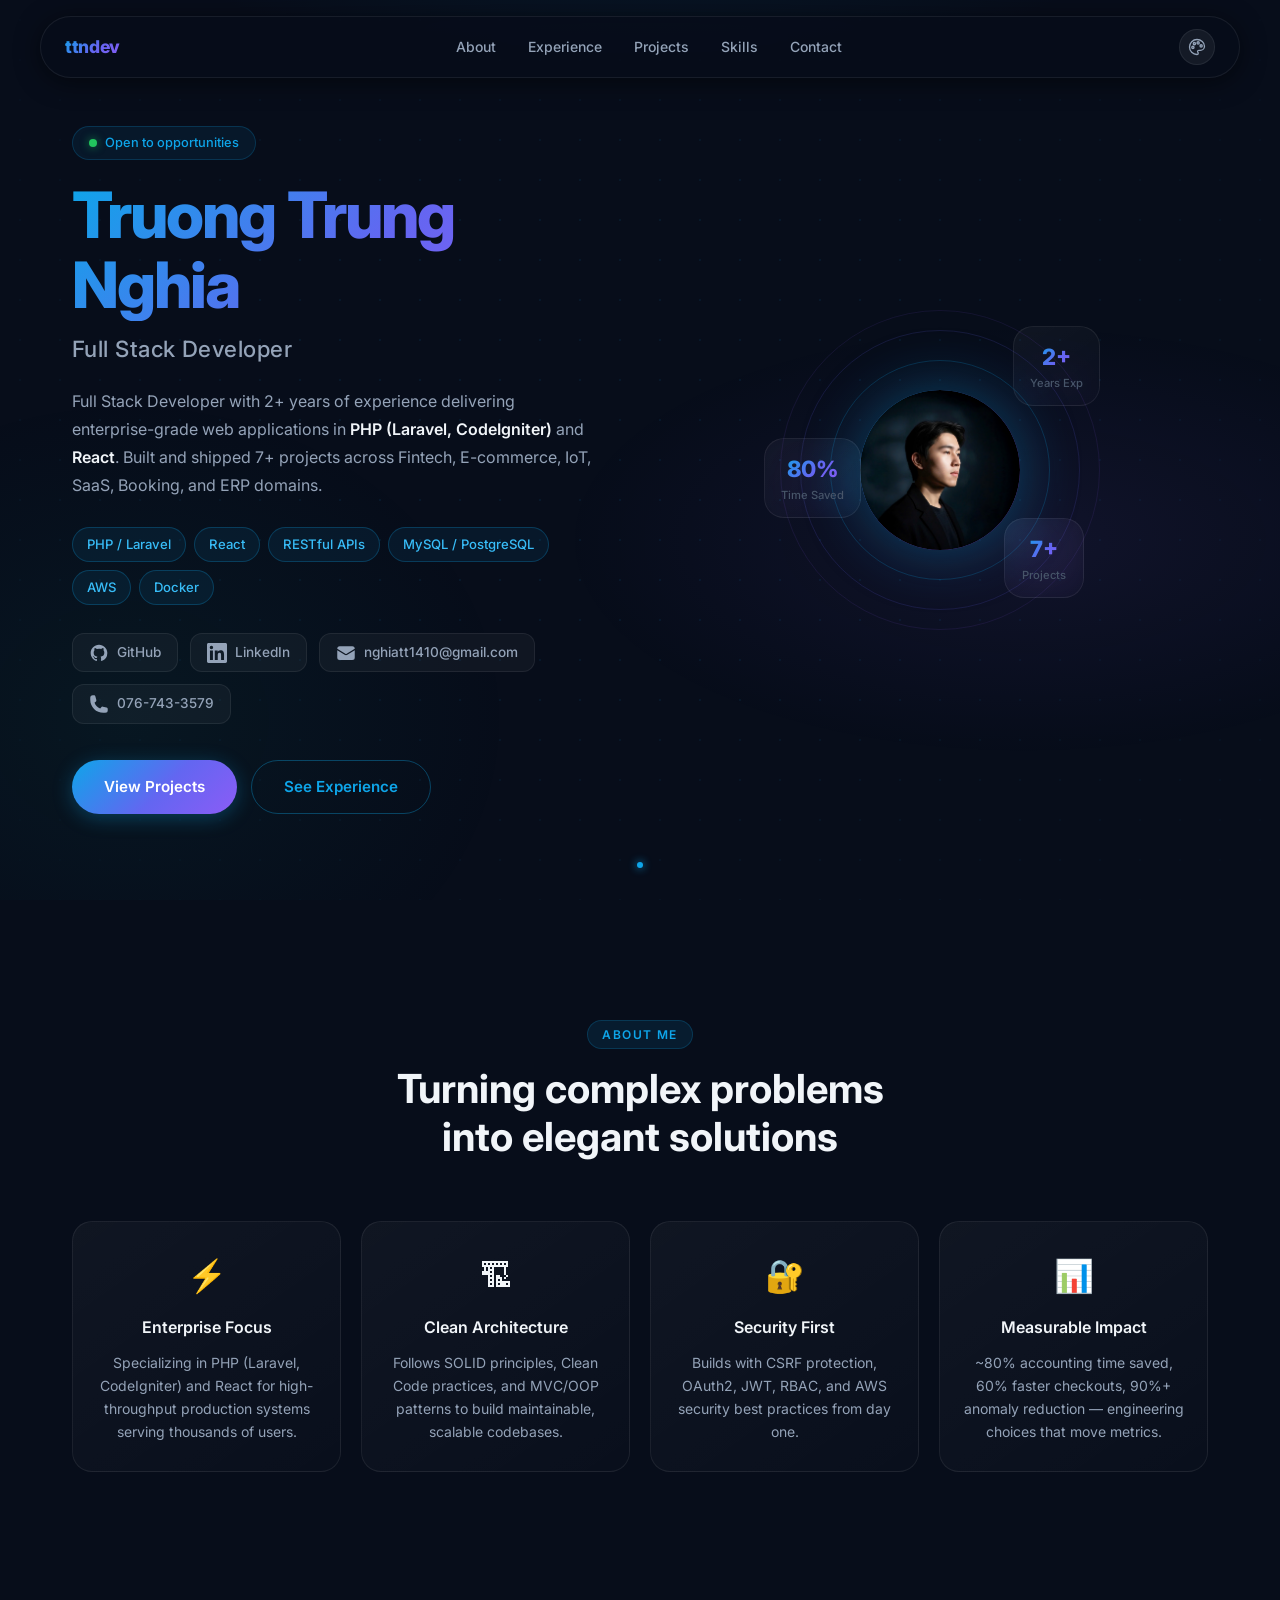
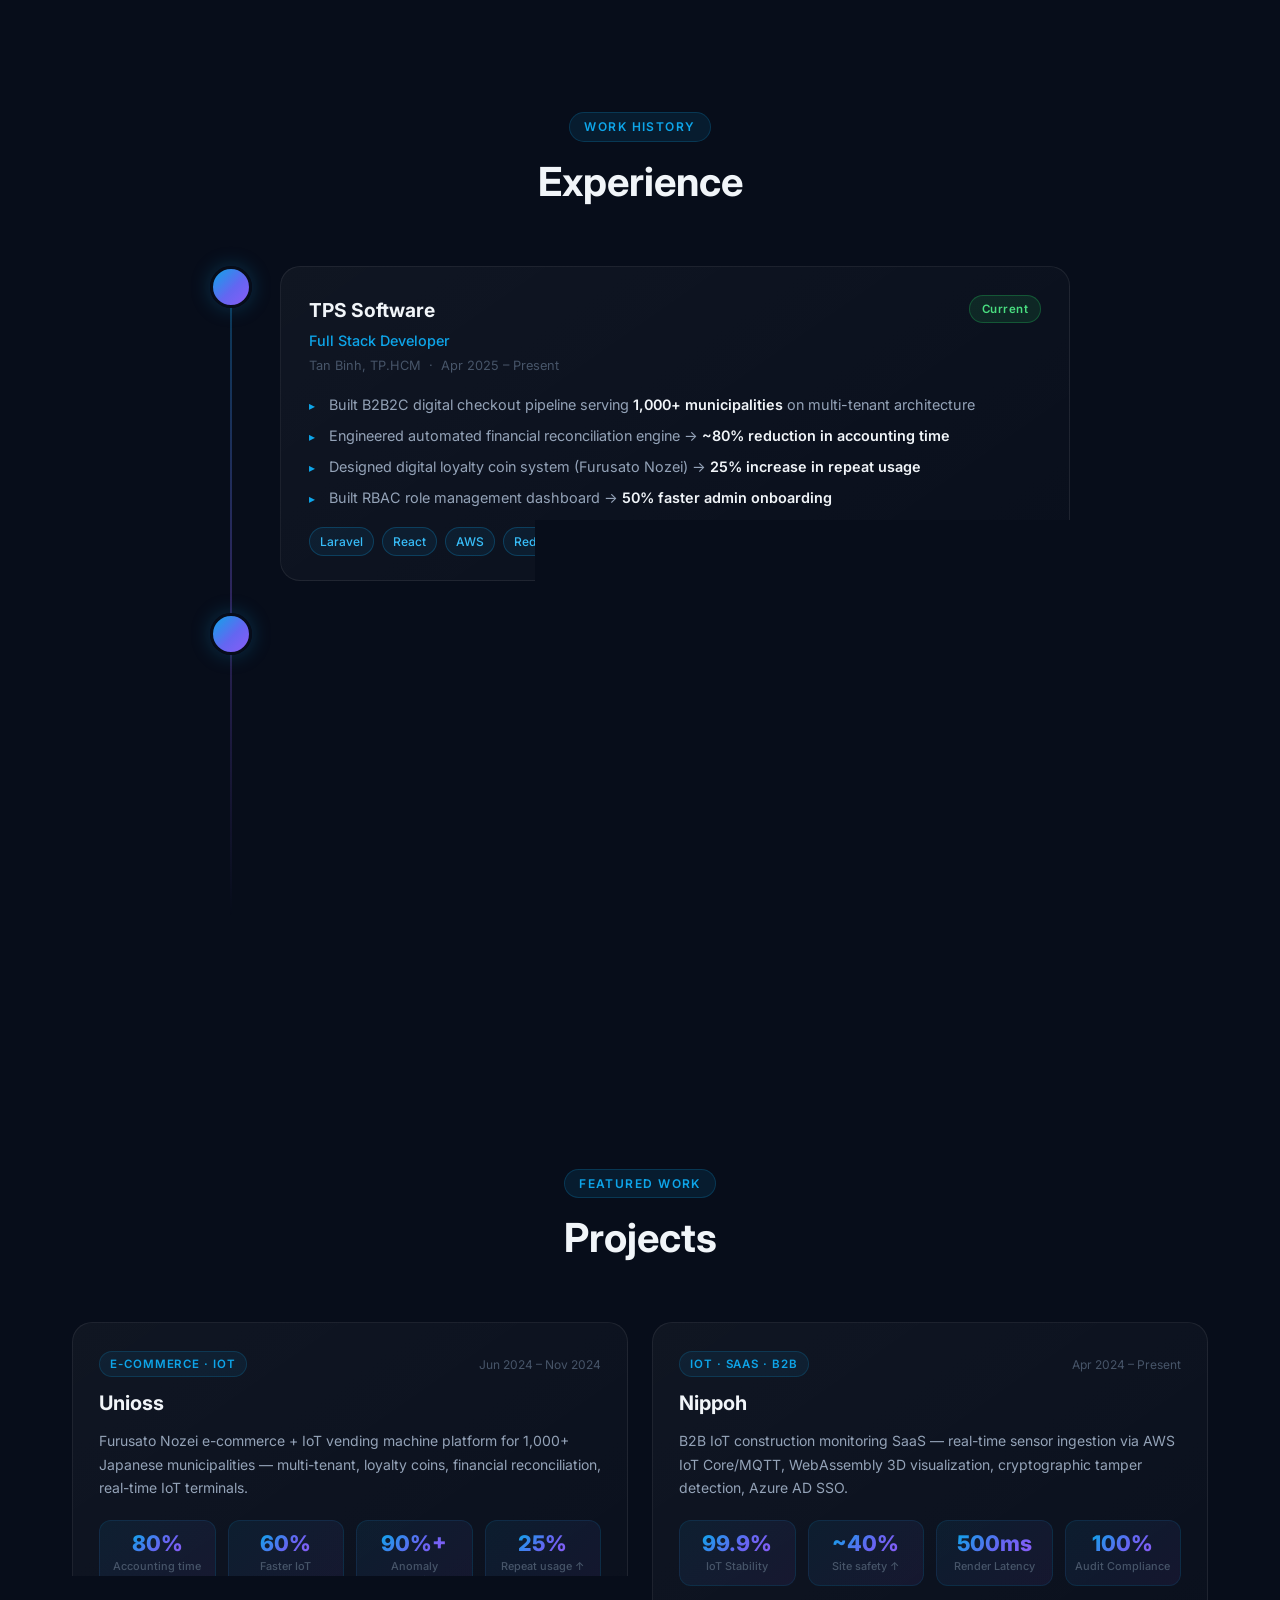
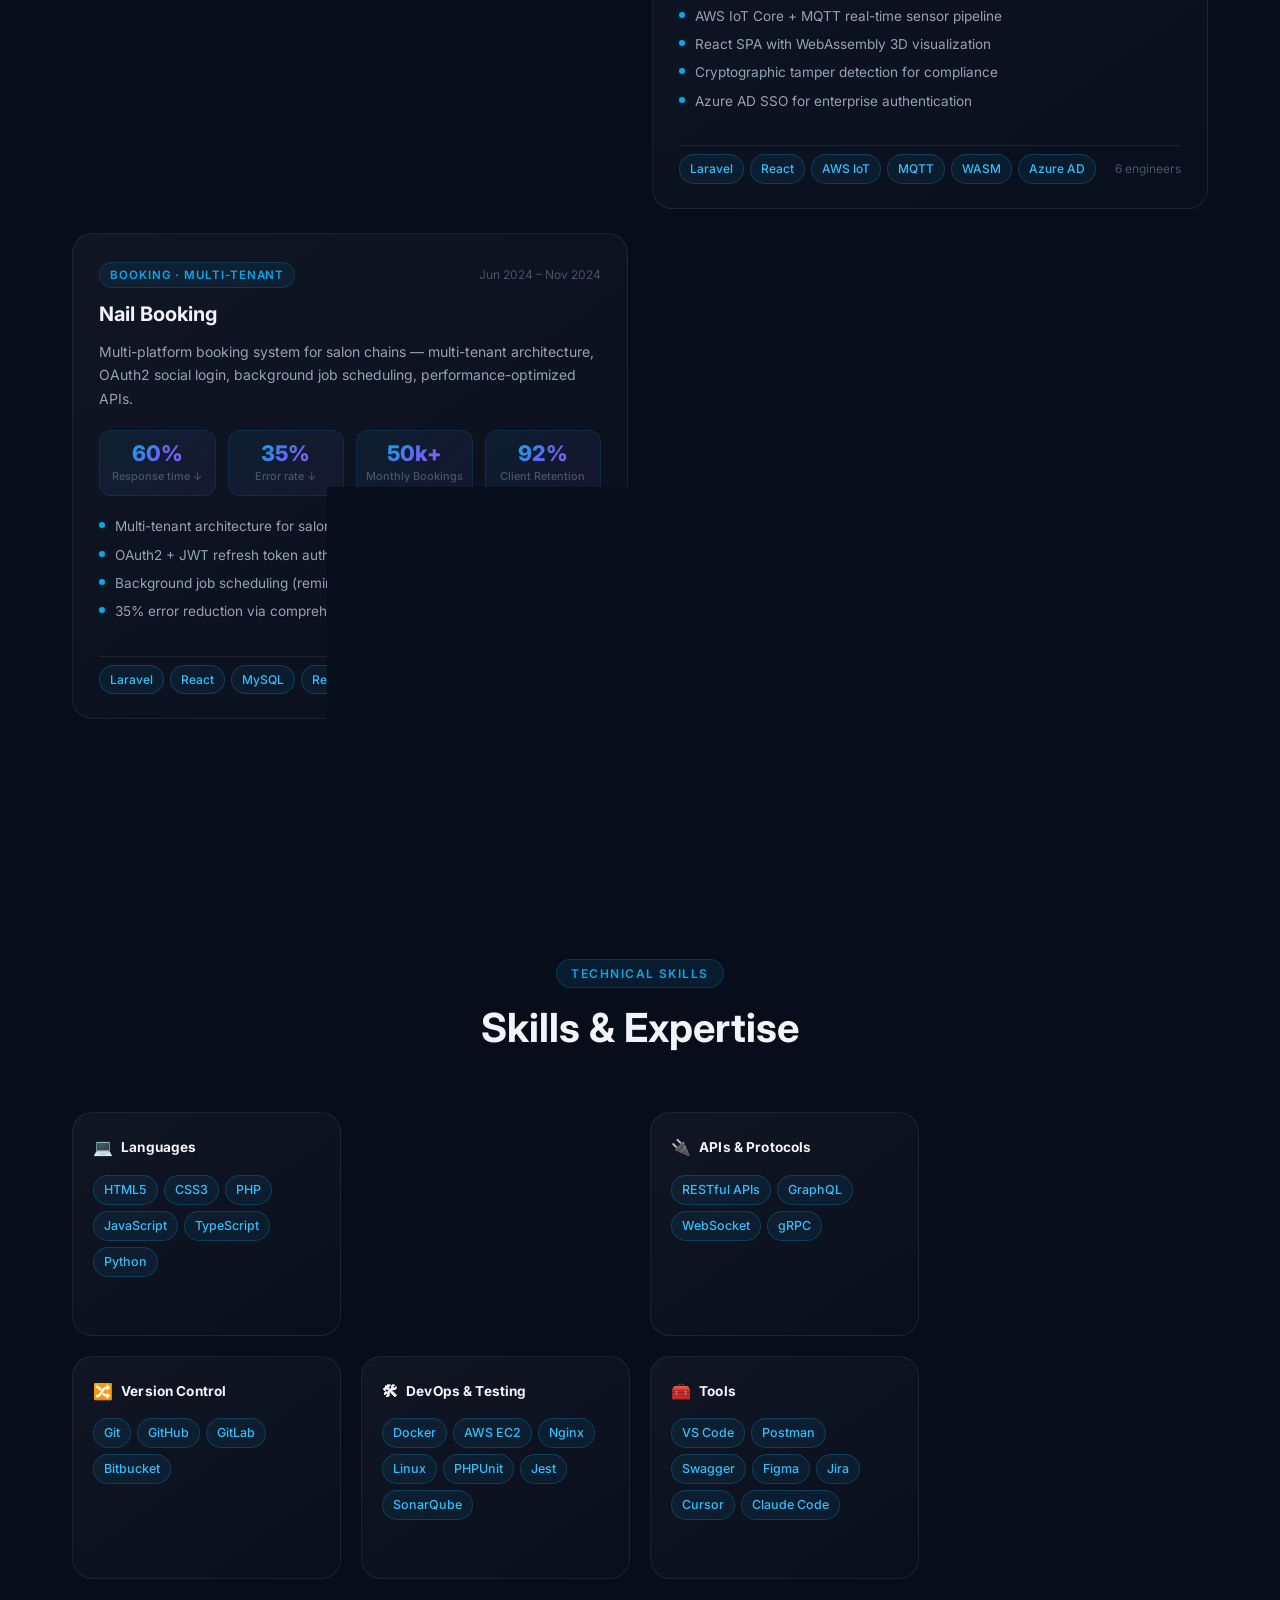
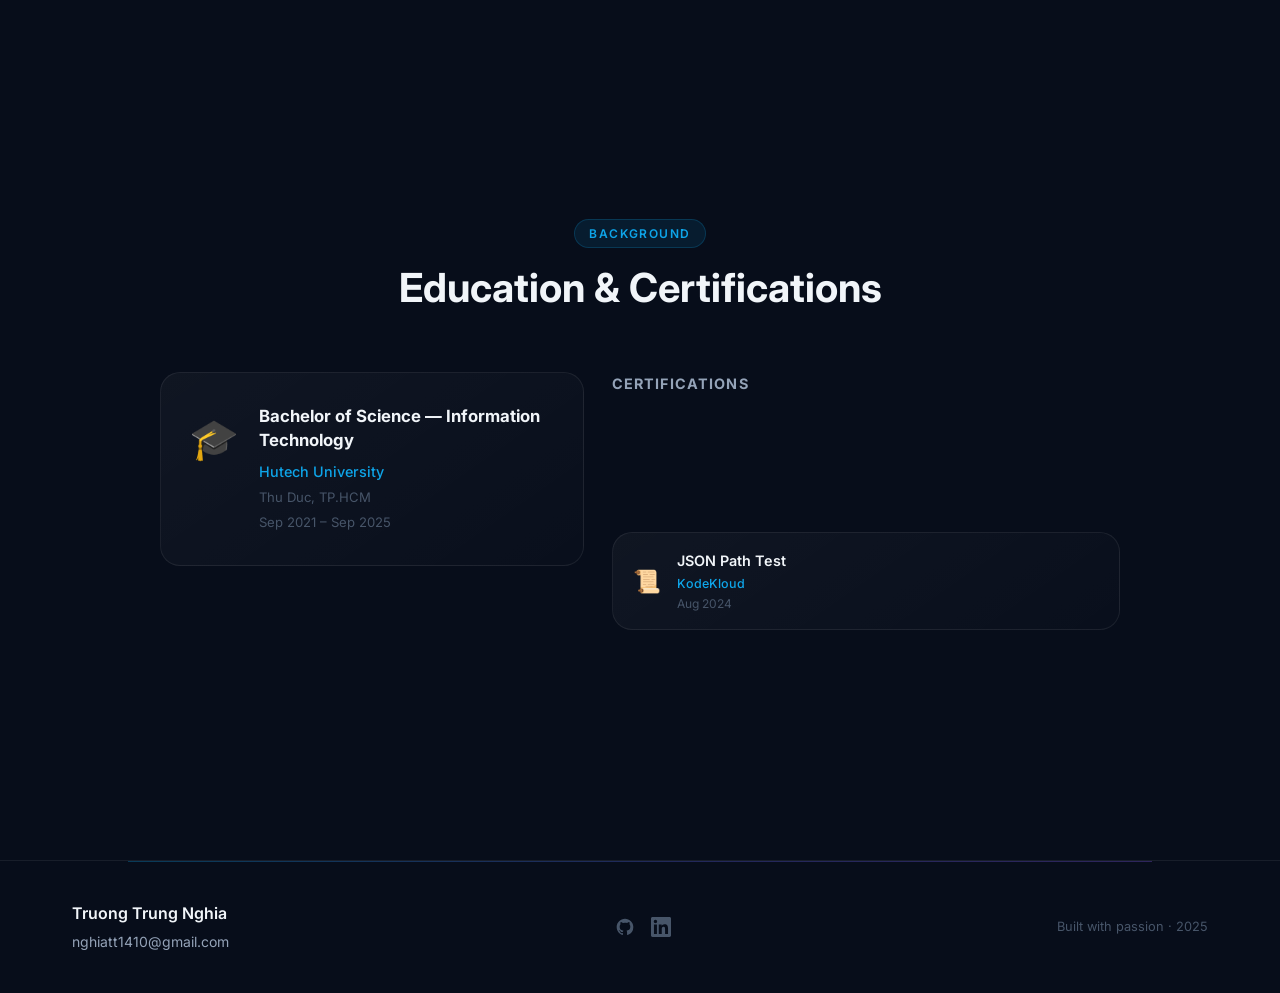
==== commit df61fab9: "feat: make favicon circular using SVG clipPath" ====
--- a/index.html
+++ b/index.html
@@ -4,7 +4,7 @@
   <meta charset="UTF-8" />
   <meta name="viewport" content="width=device-width, initial-scale=1.0" />
   <!-- Favicon -->
-  <link rel="icon" type="image/jpeg" href="assets/images/avatar.jpeg" />
+  <link rel="icon" type="image/svg+xml" href="assets/images/favicon.svg" />
   <title>Truong Trung Nghia — Full Stack Developer</title>
   <meta name="description" content="Portfolio of Truong Trung Nghia, a Full Stack Developer with 2+ years of experience building enterprise-grade web applications in PHP, Laravel, CodeIgniter, and React." />
 
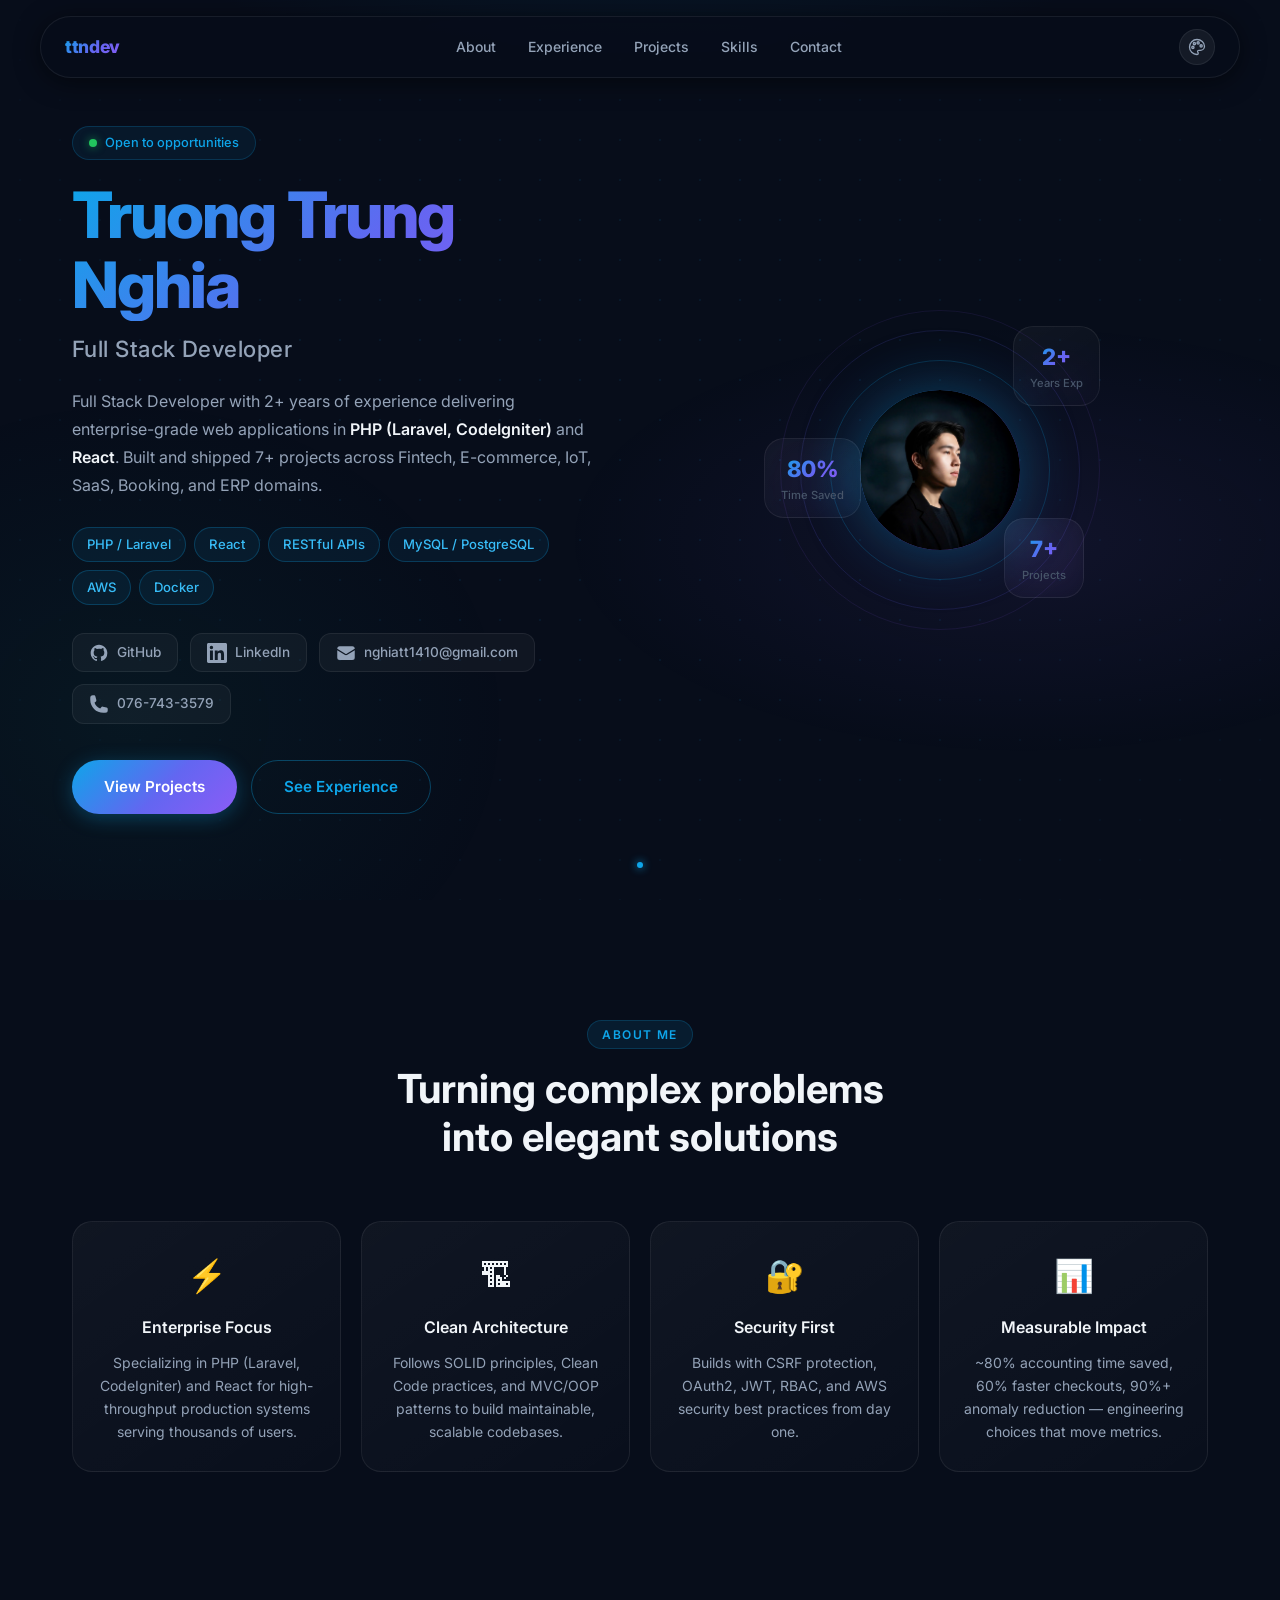
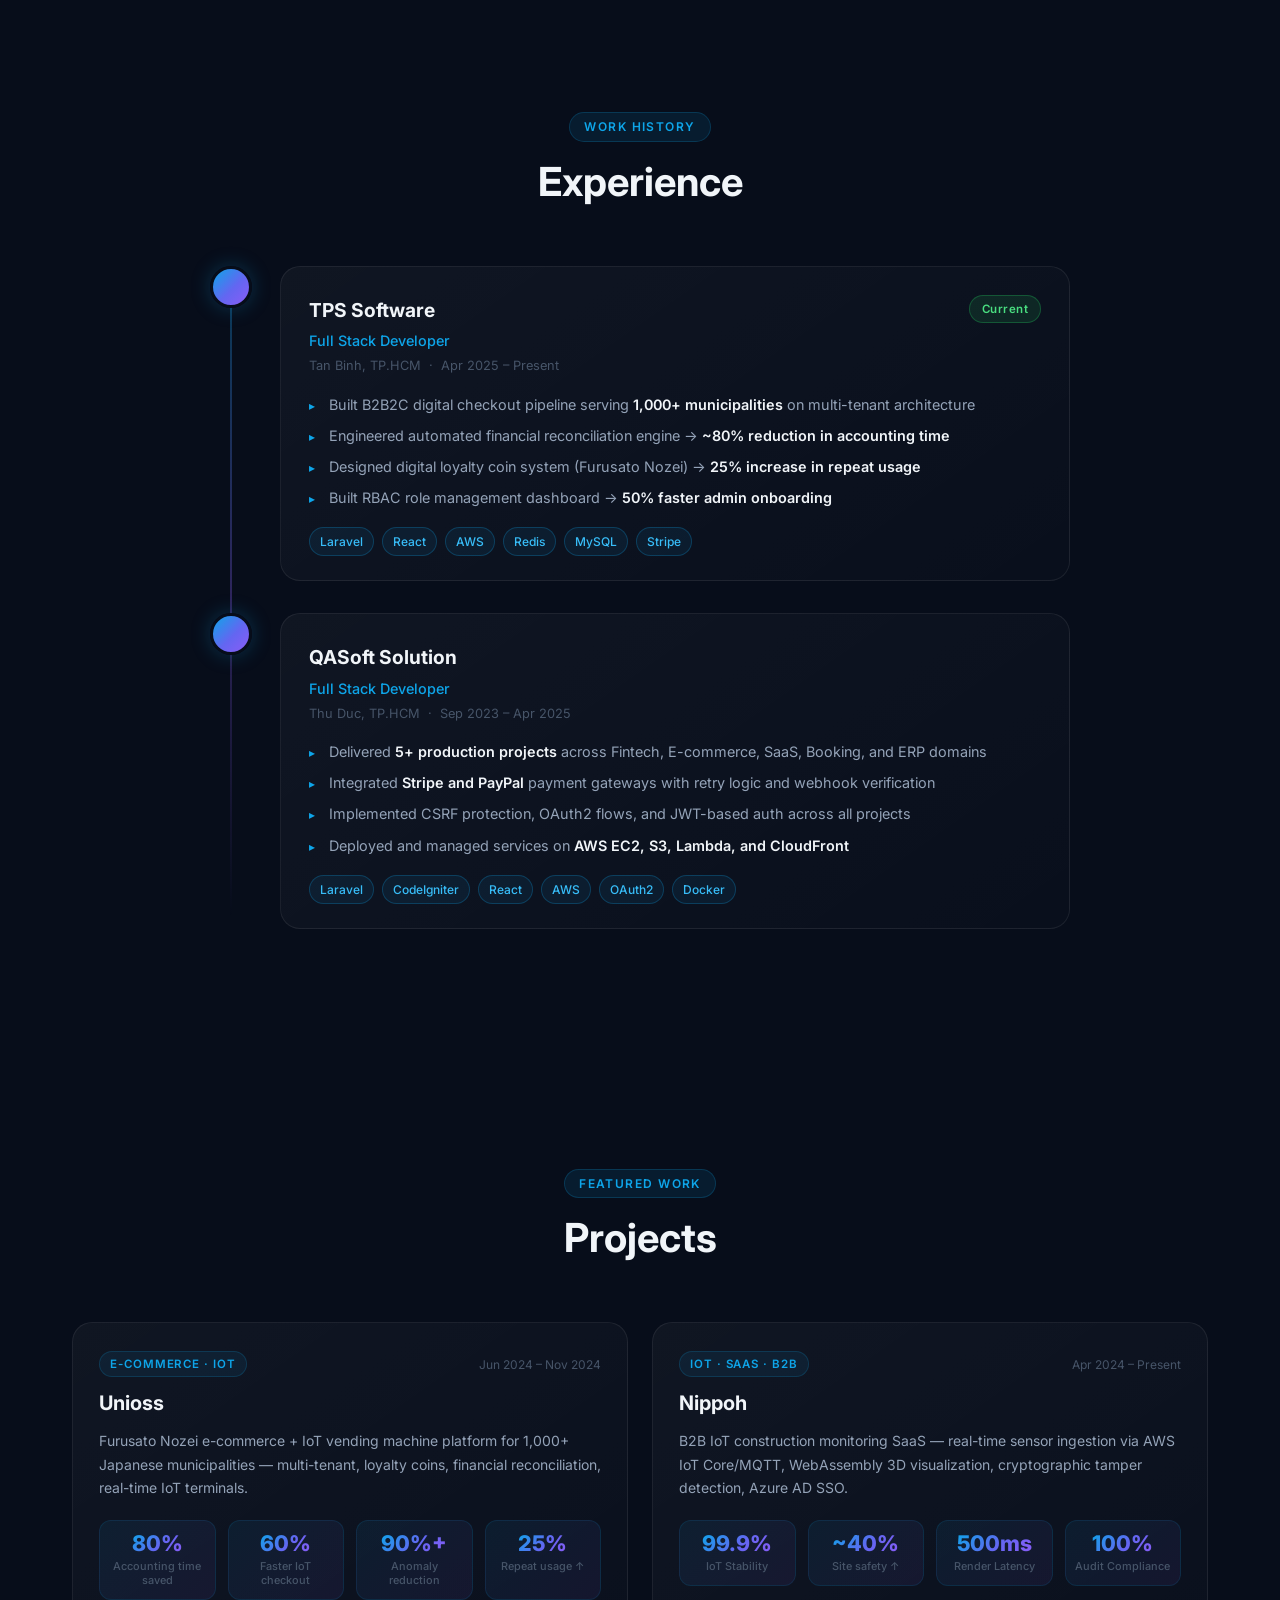
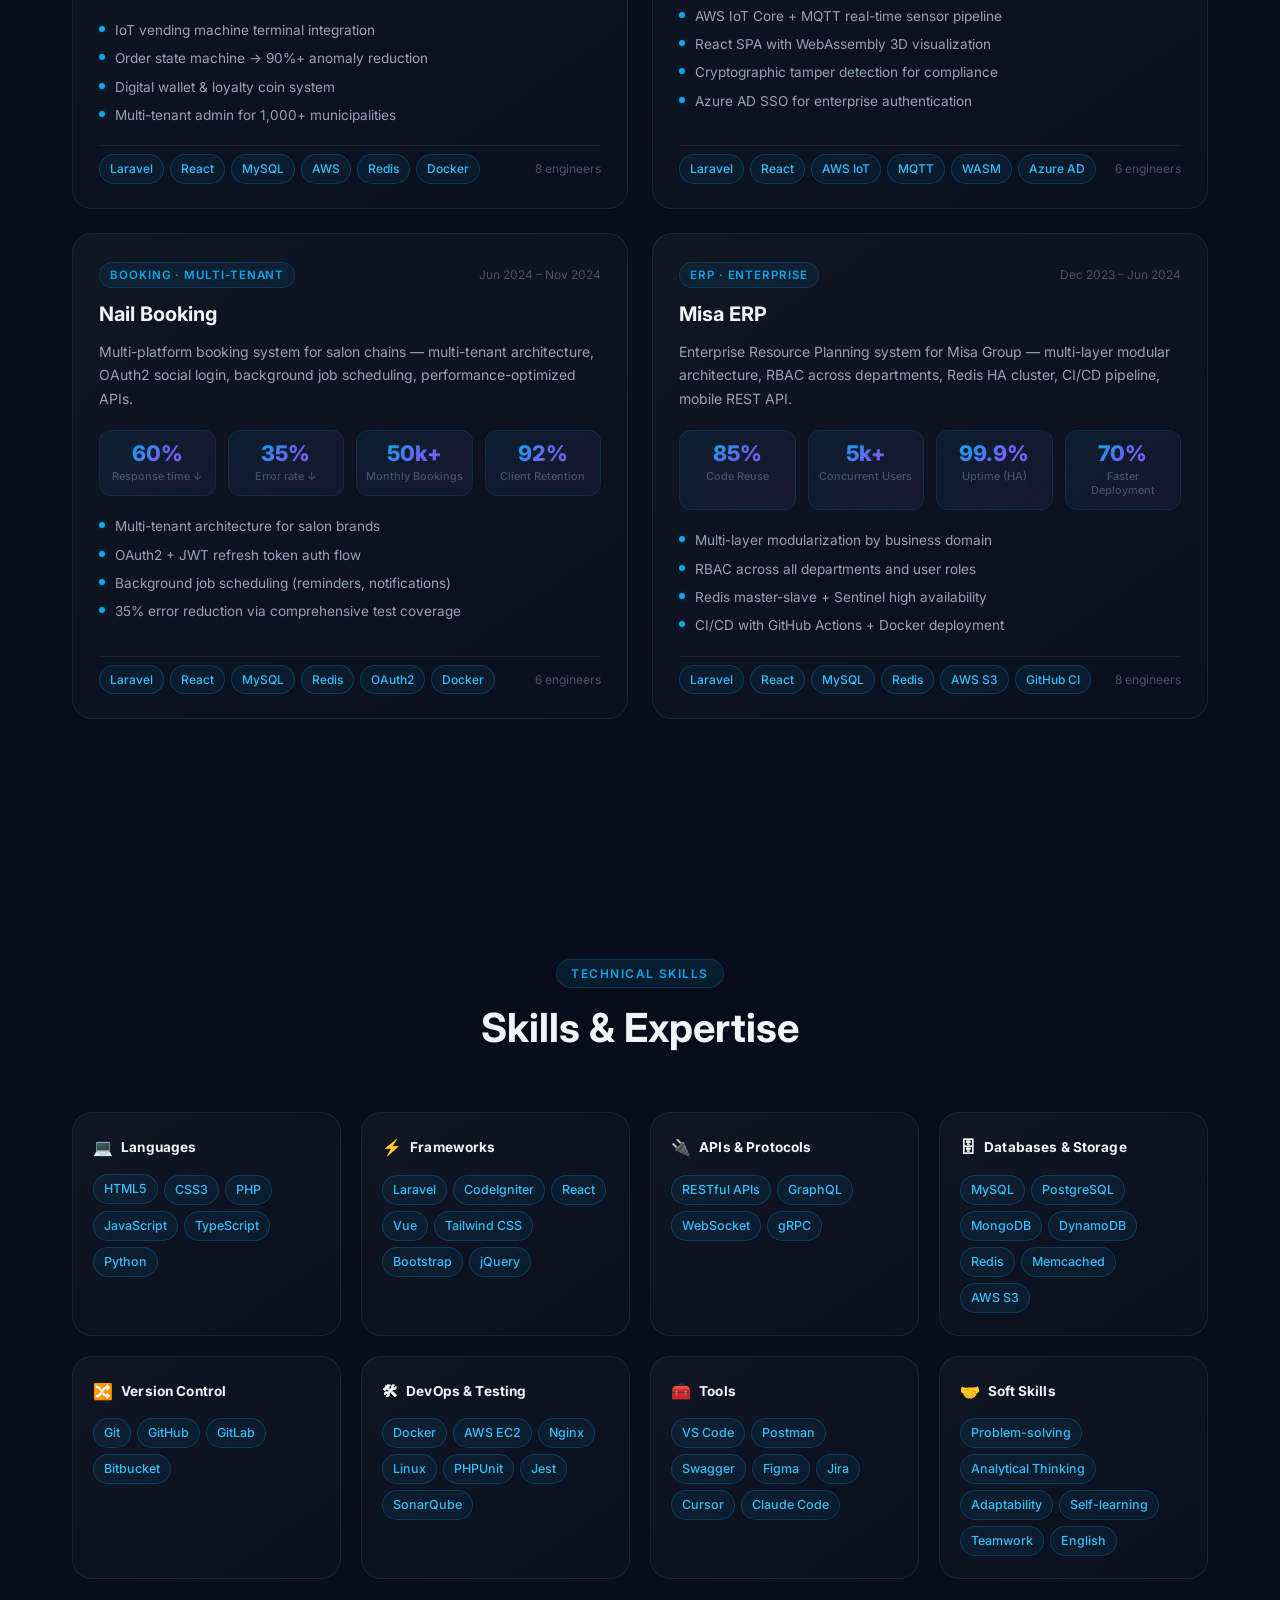
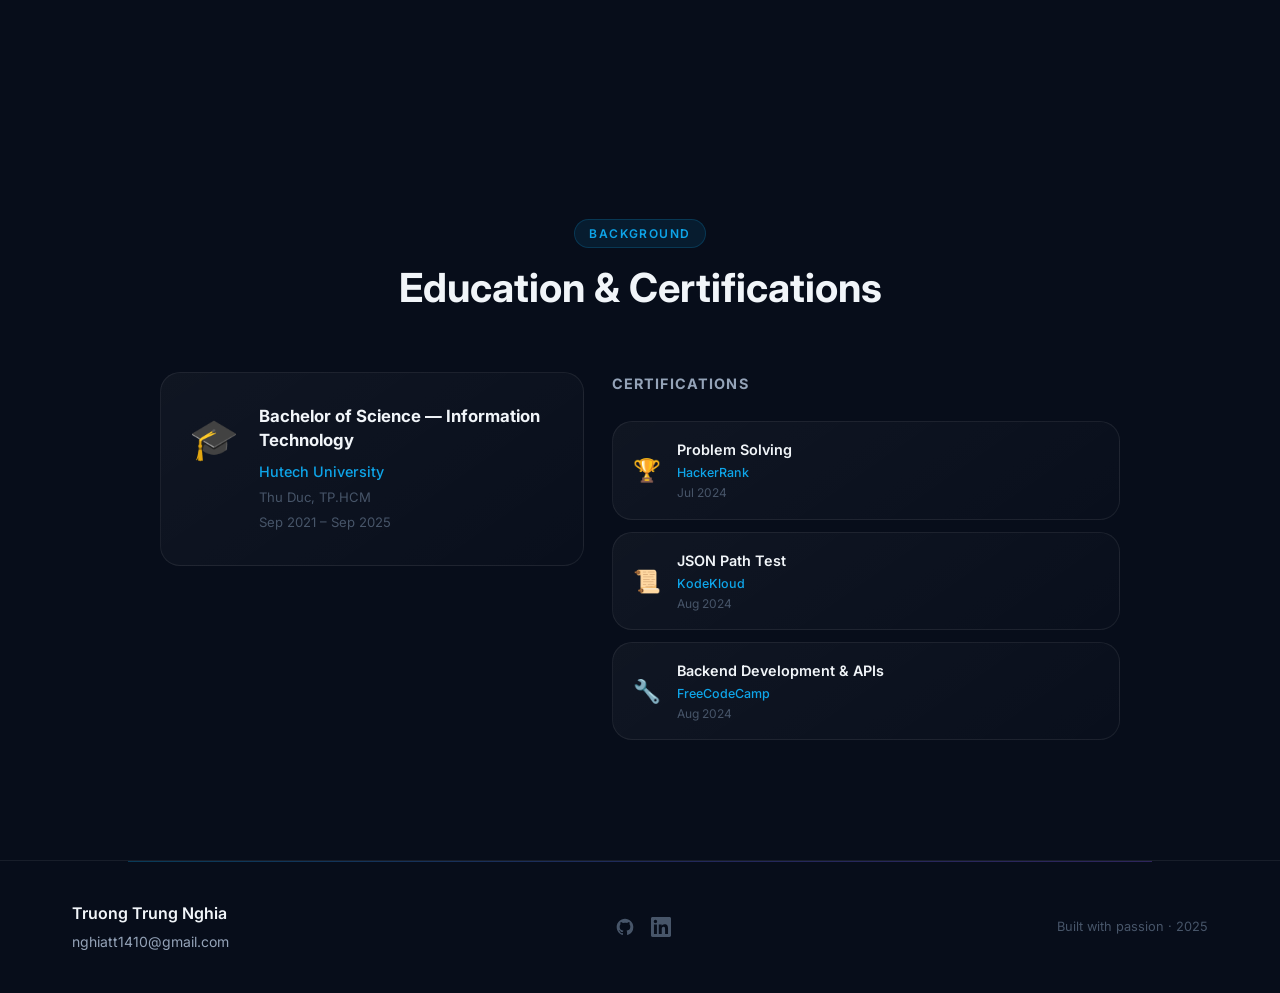
==== commit 3b3ca5b4: "feat: update code" ====
--- a/index.html
+++ b/index.html
@@ -4,7 +4,7 @@
   <meta charset="UTF-8" />
   <meta name="viewport" content="width=device-width, initial-scale=1.0" />
   <!-- Favicon -->
-  <link rel="icon" type="image/svg+xml" href="assets/images/favicon.svg" />
+  <link rel="icon" type="image/jpeg" href="assets/images/avatar.jpeg" />
   <title>Truong Trung Nghia — Full Stack Developer</title>
   <meta name="description" content="Portfolio of Truong Trung Nghia, a Full Stack Developer with 2+ years of experience building enterprise-grade web applications in PHP, Laravel, CodeIgniter, and React." />
 
